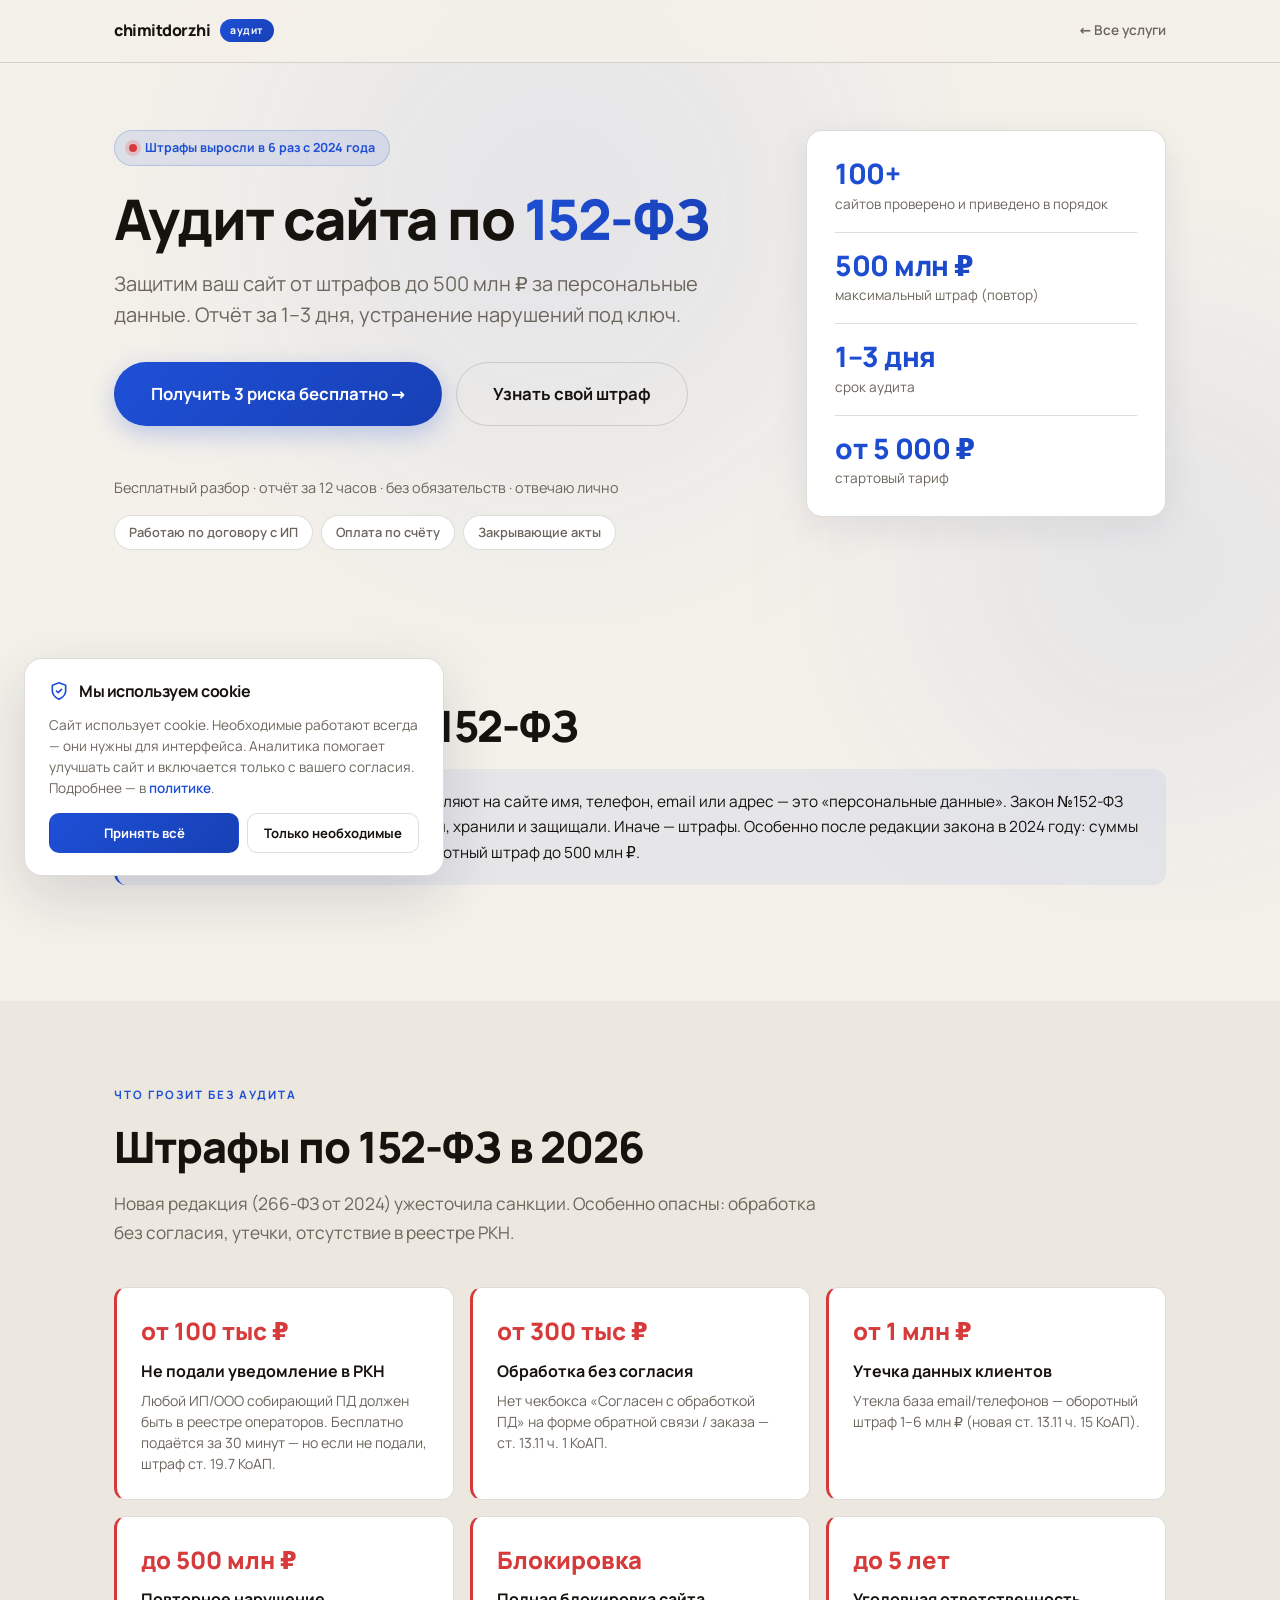
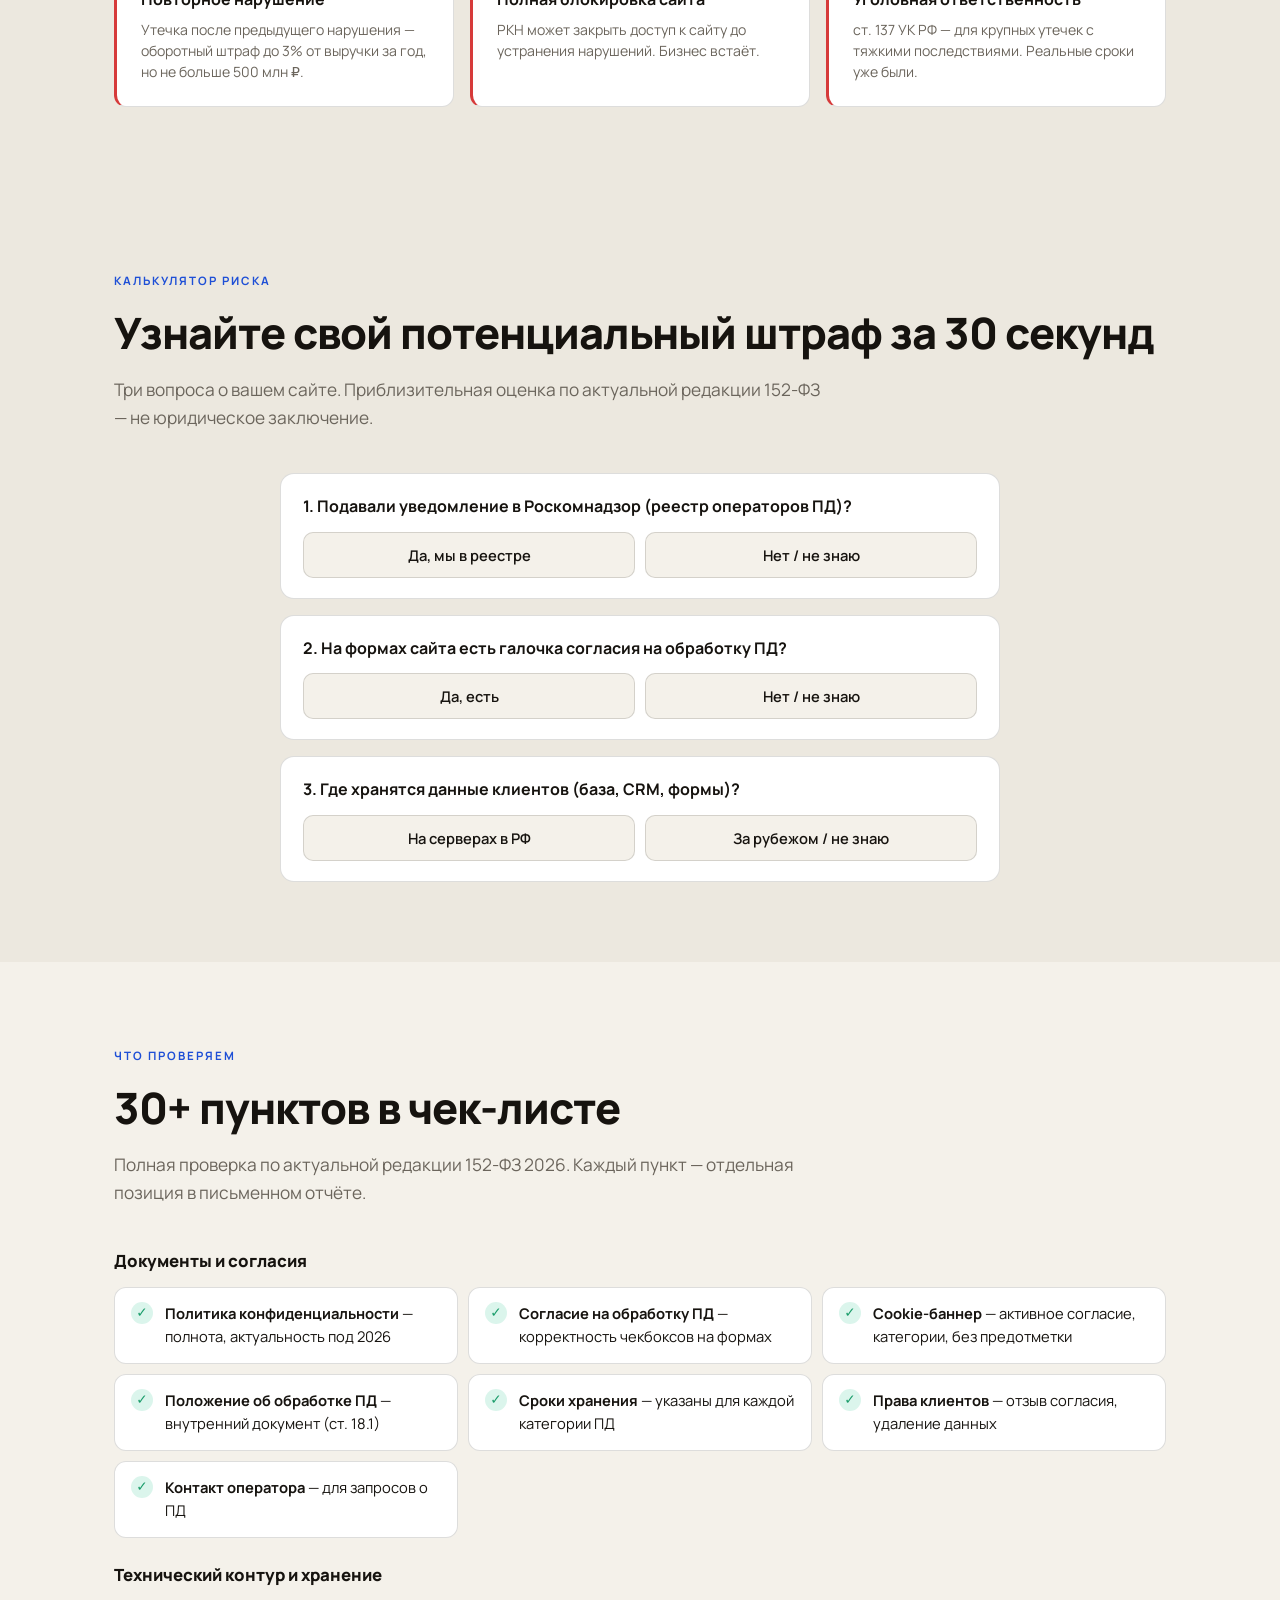
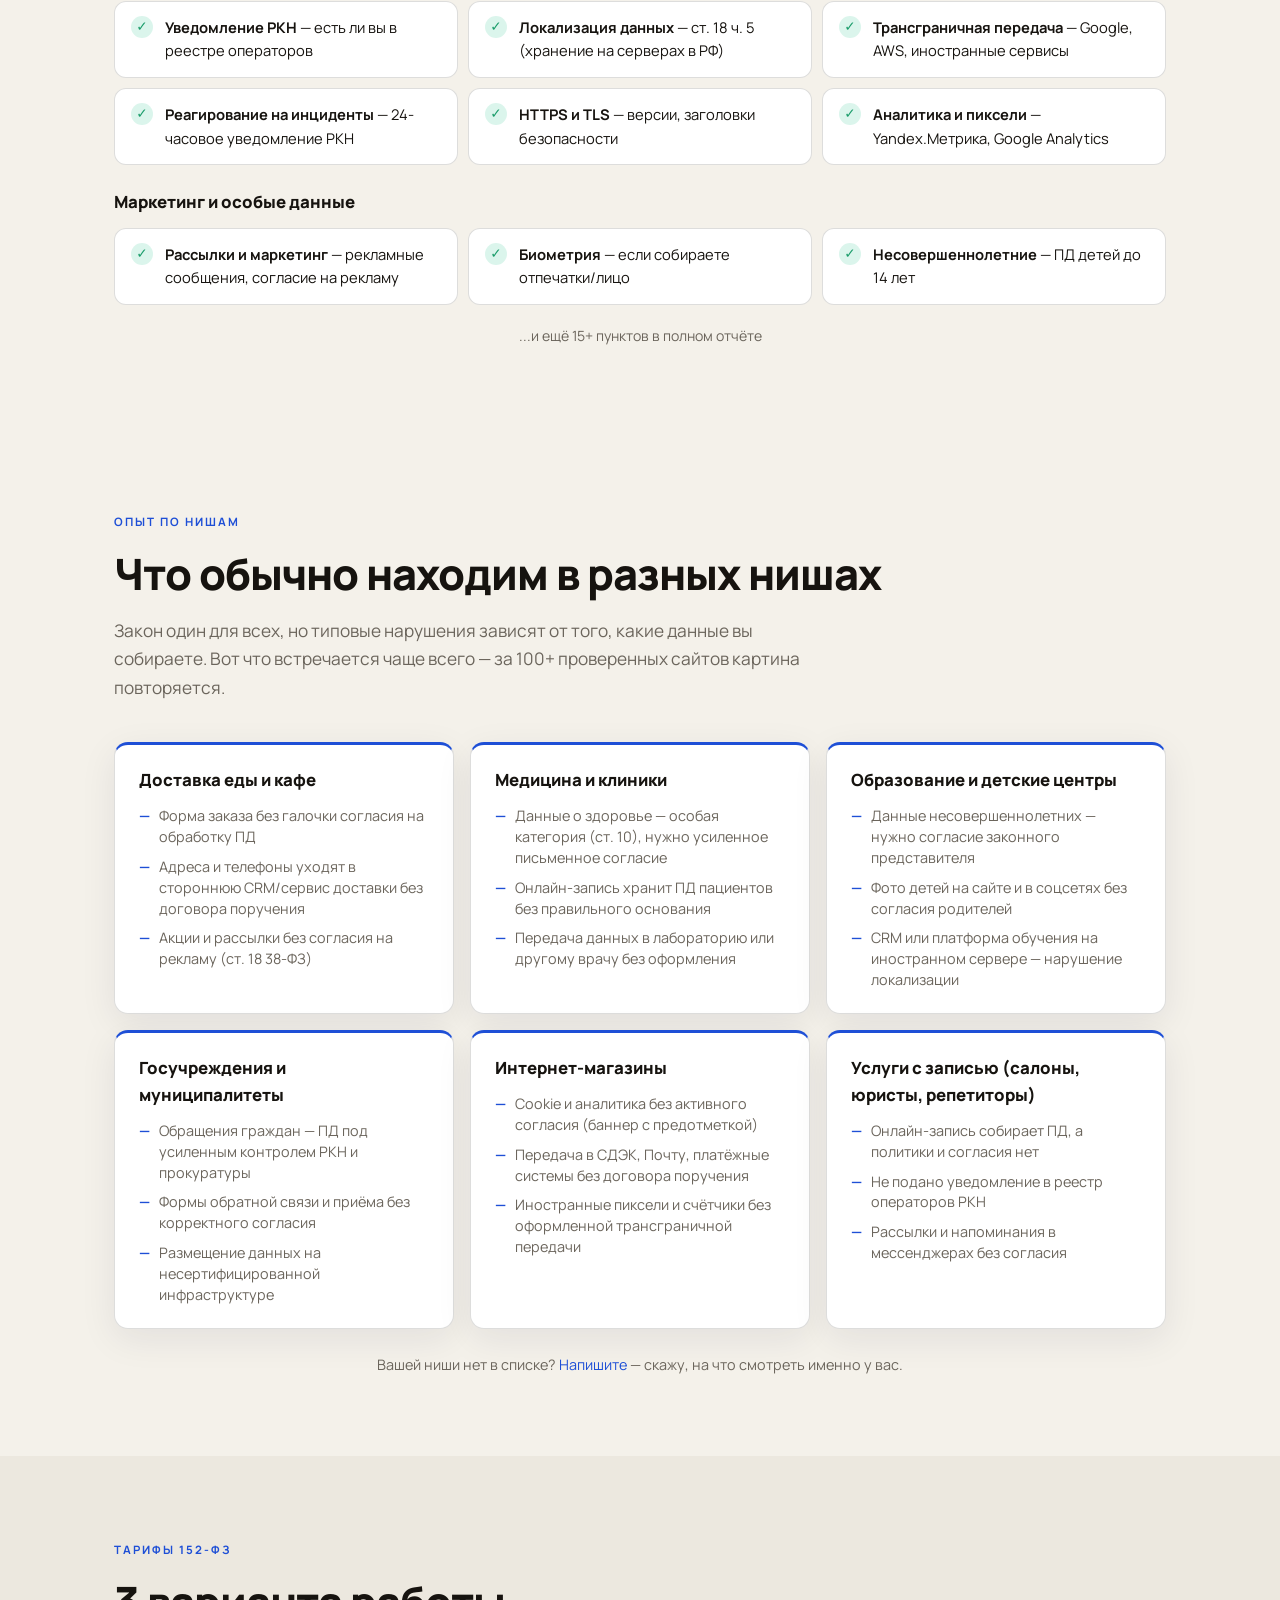
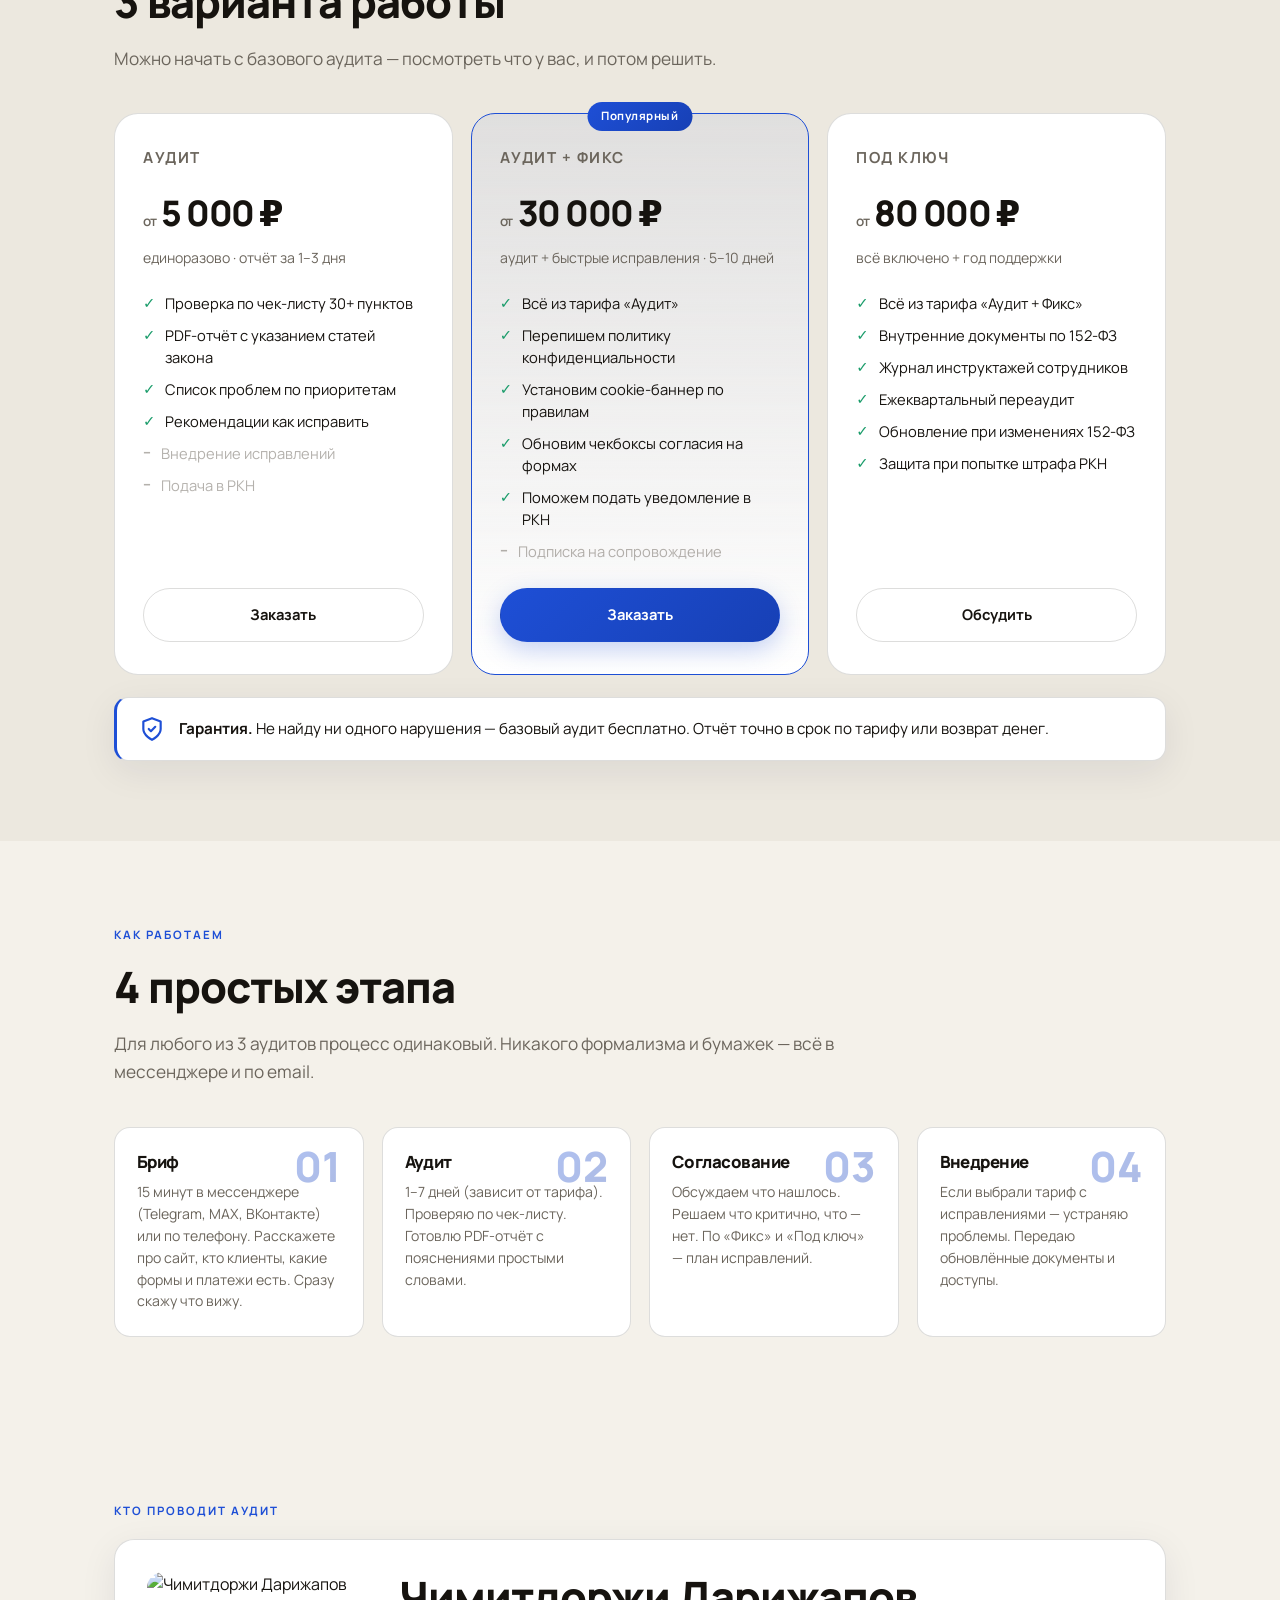
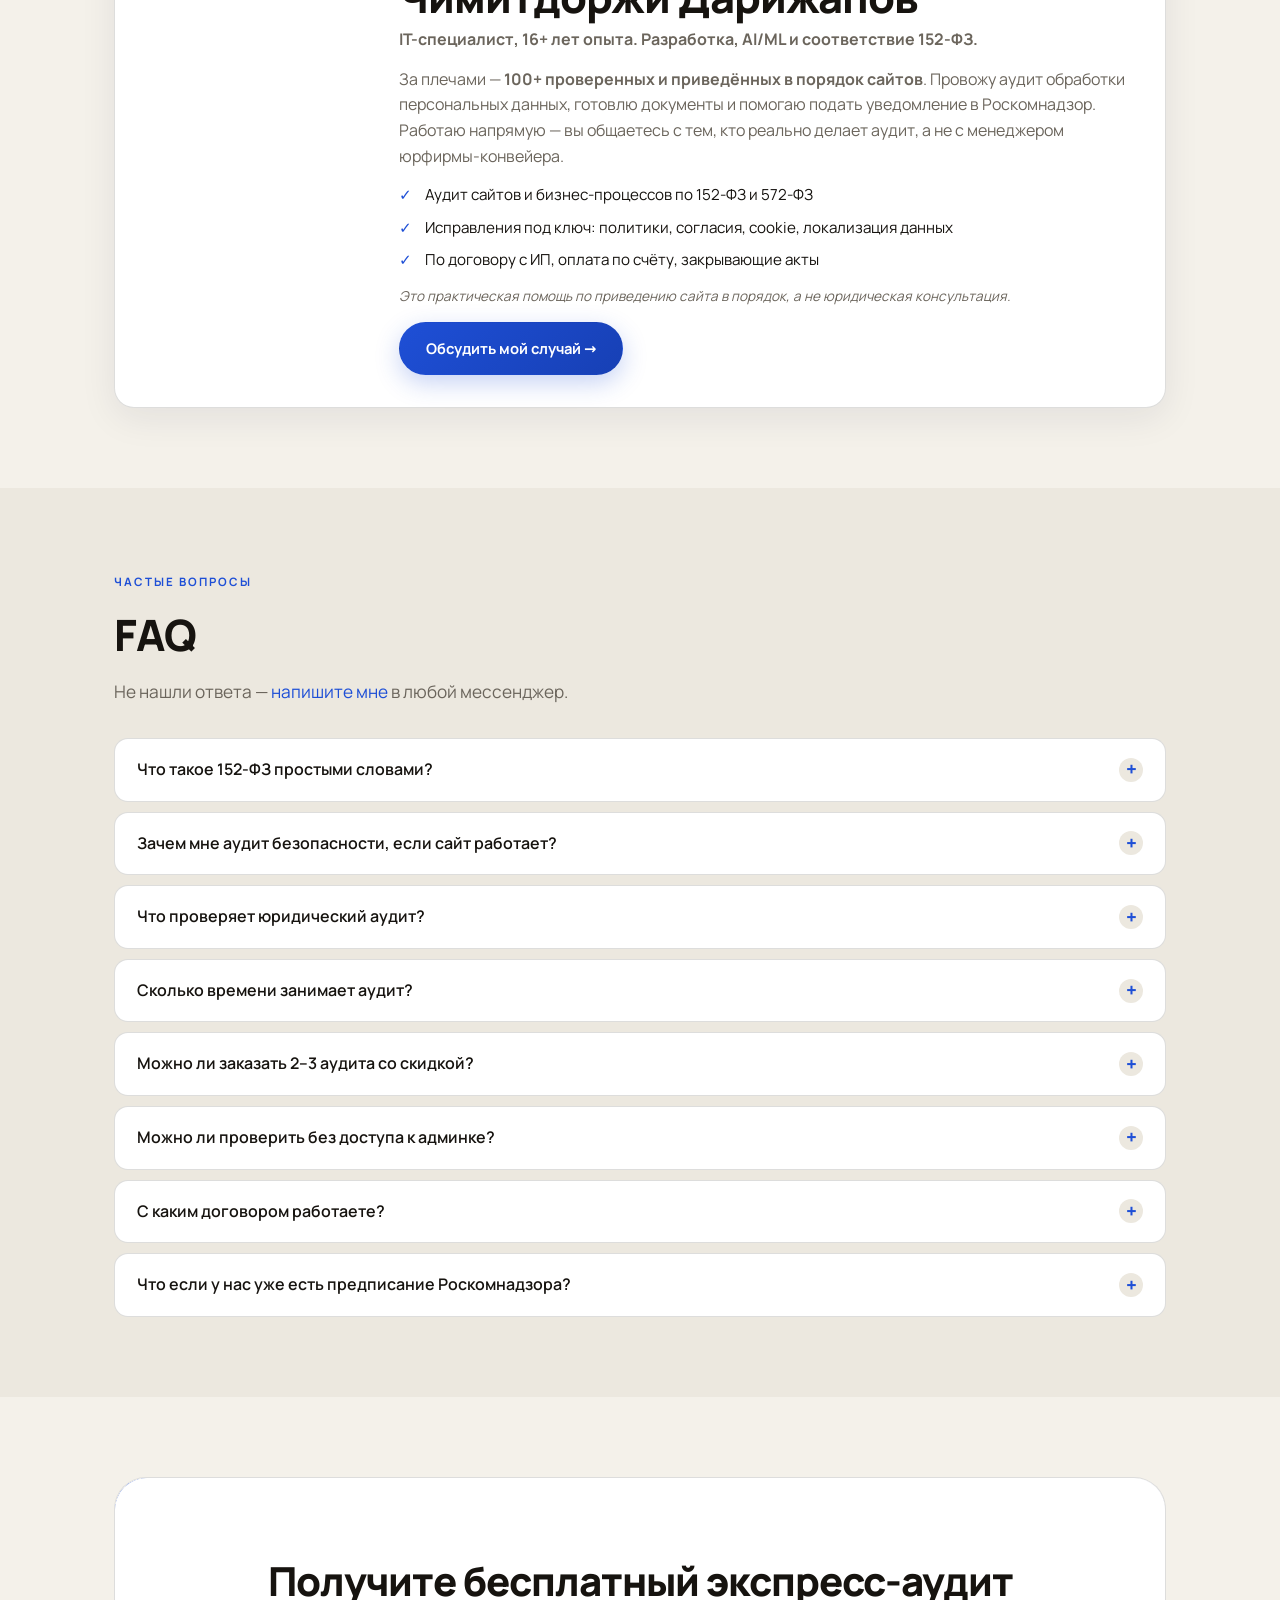
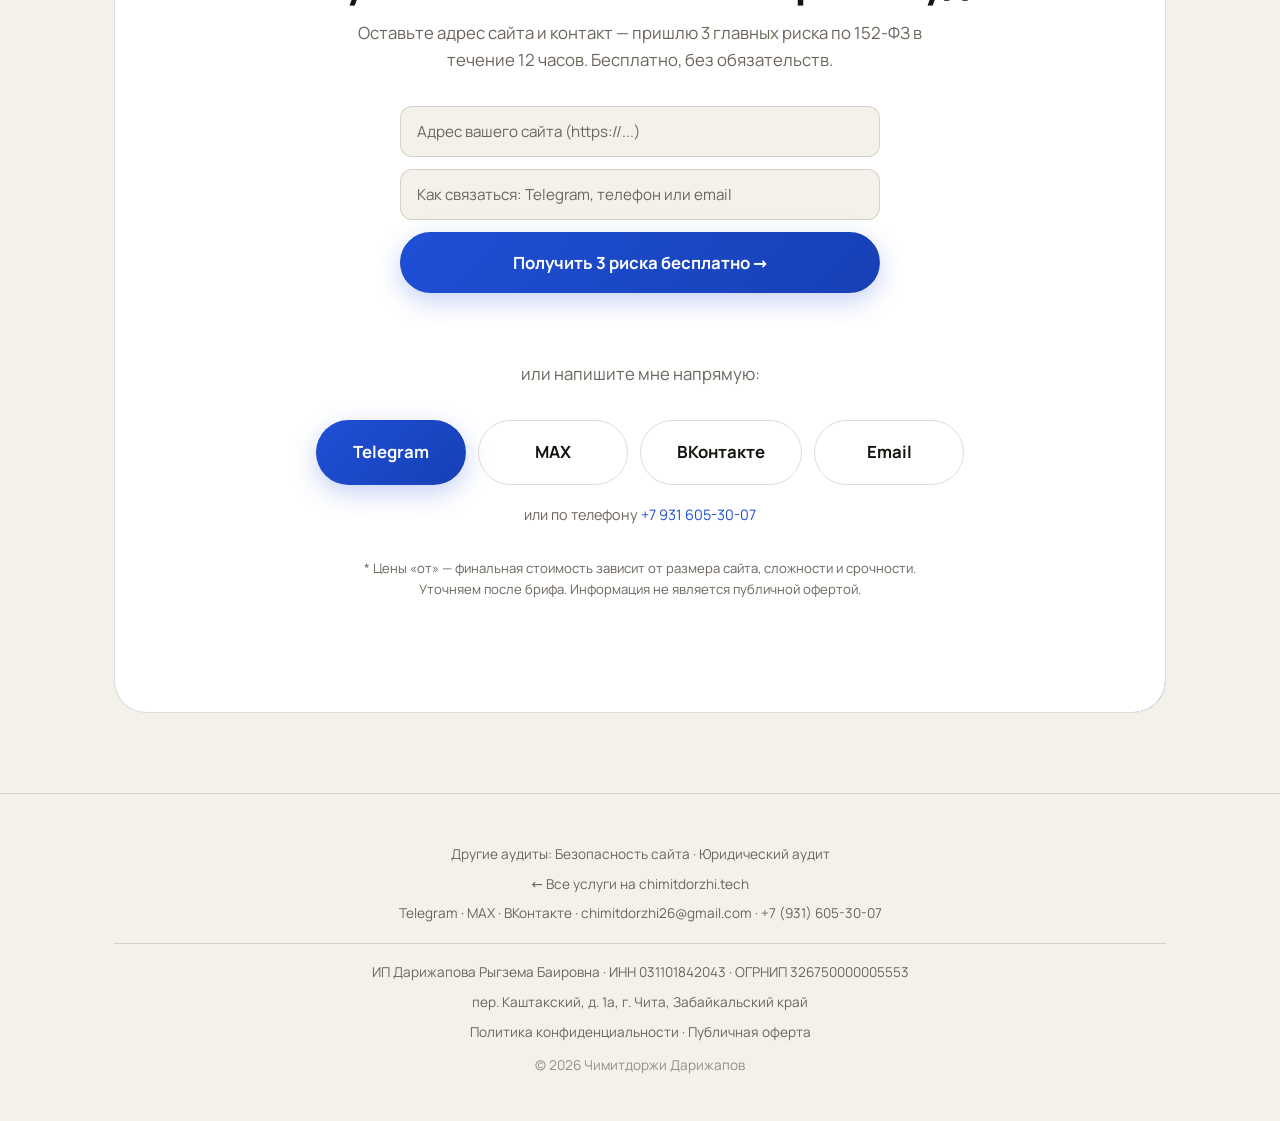
==== index.html @ f74644f4 "feat(landing): соцдоказательство — 100+ сайтов в герое/эксперте + блок типовых нарушений по 6 нишам," ====
<!DOCTYPE html>
<html lang="ru">

<head>
    <meta charset="UTF-8">
    <meta name="viewport" content="width=device-width, initial-scale=1.0">

    <title>Аудит сайта по 152-ФЗ — защита от штрафов | Чимитдоржи Дарижапов</title>
    <meta name="description" content="Проверим сайт на соответствие 152-ФЗ и требованиям Роскомнадзора. Защита от штрафов до 500 млн ₽. Отчёт за 1–3 дня. Тарифы от 5 000 ₽.">
    <meta name="keywords" content="аудит сайта 152-ФЗ, проверка сайта РКН, соответствие Роскомнадзор, штрафы 152-ФЗ, политика конфиденциальности аудит, защита от штрафов РКН, локализация ПД, уведомление РКН">
    <meta name="author" content="Дарижапов Чимитдоржи">
    <meta name="robots" content="index, follow, max-image-preview:large">
    <meta name="theme-color" content="#f4f1ea">

    <link rel="canonical" href="https://audit.chimitdorzhi.tech/">

    <meta property="og:type" content="website">
    <meta property="og:url" content="https://audit.chimitdorzhi.tech/">
    <meta property="og:title" content="Аудит сайта по 152-ФЗ — защита от штрафов до 500 млн ₽">
    <meta property="og:description" content="Проверим сайт на соответствие 152-ФЗ и требованиям Роскомнадзора. Защита от штрафов до 500 млн ₽. Отчёт за 1–3 дня. Тарифы от 5 000 ₽.">
    <meta property="og:locale" content="ru_RU">
    <meta property="og:site_name" content="audit.chimitdorzhi.tech">

    <meta name="twitter:card" content="summary_large_image">
    <meta name="twitter:title" content="Аудит сайта по 152-ФЗ — защита от штрафов до 500 млн ₽">
    <meta name="twitter:description" content="Проверим сайт на соответствие 152-ФЗ и требованиям Роскомнадзора. Защита от штрафов до 500 млн ₽. Отчёт за 1–3 дня. Тарифы от 5 000 ₽.">

    <link rel="icon" href="/favicon.svg" type="image/svg+xml">

    <link rel="preload" href="/assets/fonts/manrope-cyrillic.woff2" as="font" type="font/woff2" crossorigin>
    <link rel="stylesheet" href="/style.css?v=8">

    <script type="application/ld+json">
    {
      "@context": "https://schema.org",
      "@type": "Service",
      "name": "Аудит сайта на соответствие 152-ФЗ",
      "description": "Проверка сайта на соответствие 152-ФЗ и требованиям Роскомнадзора. Защита от штрафов до 500 млн ₽. Аудит политики, согласий, cookie, локализации данных, реестра операторов.",
      "provider": {
        "@type": "Person",
        "name": "Чимитдоржи Дарижапов",
        "url": "https://chimitdorzhi.tech",
        "telephone": "+7-931-605-30-07",
        "email": "chimitdorzhi26@gmail.com"
      },
      "areaServed": [{"@type": "Country", "name": "Россия"}],
      "offers": [
        {"@type": "Offer", "name": "152-ФЗ Аудит — Аудит", "price": "5000", "priceCurrency": "RUB", "description": "от"},
        {"@type": "Offer", "name": "152-ФЗ Аудит — Аудит + Фикс", "price": "30000", "priceCurrency": "RUB", "description": "от"},
        {"@type": "Offer", "name": "152-ФЗ Аудит — Под ключ", "price": "80000", "priceCurrency": "RUB", "description": "от"}
      ],
      "url": "https://audit.chimitdorzhi.tech/"
    }
    </script>
    <script type="application/ld+json">
    {
      "@context": "https://schema.org",
      "@type": "FAQPage",
      "mainEntity": [
        {"@type":"Question","name":"Что такое 152-ФЗ простыми словами?","acceptedAnswer":{"@type":"Answer","text":"Это закон о персональных данных. Если ваши клиенты оставляют на сайте имя, телефон, email, адрес — это персональные данные. Закон требует чтобы вы это правильно собирали, хранили и защищали. Иначе — штрафы до 18 млн ₽, а с 2024 года введён оборотный штраф до 500 млн ₽ за повторное нарушение."}},
        {"@type":"Question","name":"Зачем мне аудит безопасности, если сайт работает?","acceptedAnswer":{"@type":"Answer","text":"Сайт может работать, но при этом иметь дырки в безопасности, через которые хакер скачает базу клиентов или подменит реквизиты на странице оплаты. Аудит — это профилактика."}},
        {"@type":"Question","name":"Что проверяет юридический аудит?","acceptedAnswer":{"@type":"Answer","text":"Все юридические тексты: оферту (если на сайте есть кнопка 'Купить'), пользовательское соглашение, политику возвратов, рекламные тексты (38-ФЗ), обязательные реквизиты."}},
        {"@type":"Question","name":"Сколько времени занимает аудит?","acceptedAnswer":{"@type":"Answer","text":"От 1 до 7 рабочих дней в зависимости от тарифа и сложности сайта."}},
        {"@type":"Question","name":"Можно ли заказать 2–3 аудита со скидкой?","acceptedAnswer":{"@type":"Answer","text":"Да. При заказе любых 2 аудитов — скидка 10%, при заказе всех 3 — скидка 20%."}},
        {"@type":"Question","name":"С каким договором работаете?","acceptedAnswer":{"@type":"Answer","text":"ИП Дарижапова Рыгзема Баировна (ИНН 031101842043, ОГРНИП 326750000005553). Заключаем договор оказания услуг с актами."}}
      ]
    }
    </script>
</head>

<body>
    <div class="glow glow-1"></div>
    <div class="glow glow-2"></div>

    <!-- NAVBAR -->
    <nav class="navbar">
        <div class="container nav-inner">
            <a href="/" class="logo">
                <span>chimitdorzhi</span>
                <span class="logo-badge">аудит</span>
            </a>
            <a href="https://chimitdorzhi.tech" class="nav-back">← Все услуги</a>
        </div>
    </nav>

    <!-- HERO + AUDIT SWITCHER -->
    <section class="tabs-section">
        <div class="container hero-grid">
            <div class="hero-grid-main">
                <div class="hero-eyebrow">Штрафы выросли в 6 раз с 2024 года</div>
                <h1 style="font-size:clamp(1.8rem,5vw,3.5rem);margin-bottom:18px;letter-spacing:-1.5px;line-height:1.1;">
                    Аудит сайта по&nbsp;<span class="text-gradient">152-ФЗ</span>
                </h1>
                <p style="font-size:clamp(1rem,1.6vw,1.25rem);color:var(--text-secondary);max-width:740px;line-height:1.55;margin-bottom:32px;">
                    Защитим ваш сайт от штрафов до 500 млн ₽ за персональные данные. Отчёт за 1–3 дня, устранение нарушений под ключ.
                </p>

                <div class="hero-actions">
                    <a href="#contact" class="btn btn-accent btn-big">Получить 3 риска бесплатно →</a>
                    <a href="#calc" class="btn btn-ghost btn-big">Узнать свой штраф</a>
                </div>
                <p class="hero-microtrust">Бесплатный разбор · отчёт за 12 часов · без обязательств · отвечаю лично</p>
                <div class="trust-badges">
                    <span class="trust-badge">Работаю по договору с ИП</span>
                    <span class="trust-badge">Оплата по счёту</span>
                    <span class="trust-badge">Закрывающие акты</span>
                </div>
            </div>
            <aside class="hero-stats-card" aria-label="Ключевые цифры">
            <div class="hero-stats-card-item">
                <div class="hero-stats-card-num">100+</div>
                <div class="hero-stats-card-label">сайтов проверено и приведено в порядок</div>
            </div>
            <div class="hero-stats-card-item">
                <div class="hero-stats-card-num">500 млн ₽</div>
                <div class="hero-stats-card-label">максимальный штраф (повтор)</div>
            </div>
            <div class="hero-stats-card-item">
                <div class="hero-stats-card-num">1–3 дня</div>
                <div class="hero-stats-card-label">срок аудита</div>
            </div>
            <div class="hero-stats-card-item">
                <div class="hero-stats-card-num">от 5 000 ₽</div>
                <div class="hero-stats-card-label">стартовый тариф</div>
            </div>
            </aside>
        </div>
    </section>

    <!-- MAIN CONTENT -->
    <section class="section">
        <div class="container">
            <span class="section-label">152-ФЗ Аудит</span>
            <h2>Аудит сайта по 152-ФЗ</h2>
            <div class="simple">
                <strong>Простыми словами:</strong> ваши клиенты оставляют на сайте имя, телефон, email или адрес — это «персональные данные». Закон №152-ФЗ требует чтобы вы их правильно собирали, хранили и защищали. Иначе — штрафы. Особенно после редакции закона в 2024 году: суммы выросли в 6 раз, а с 2025 действует оборотный штраф до 500 млн ₽.
            </div>
        </div>
    </section>

    <section class="section section-alt">
        <div class="container">
            <span class="section-label">Что грозит без аудита</span>
            <h2>Штрафы по 152-ФЗ в 2026</h2>
            <p class="section-sub">Новая редакция (266-ФЗ от 2024) ужесточила санкции. Особенно опасны: обработка без согласия, утечки, отсутствие в реестре РКН.</p>
            <div class="pains">
        <div class="pain">
            <div class="pain-amount">от 100 тыс ₽</div>
            <div class="pain-title">Не подали уведомление в РКН</div>
            <div class="pain-body">Любой ИП/ООО собирающий ПД должен быть в реестре операторов. Бесплатно подаётся за 30 минут — но если не подали, штраф ст. 19.7 КоАП.</div>
        </div>
        <div class="pain">
            <div class="pain-amount">от 300 тыс ₽</div>
            <div class="pain-title">Обработка без согласия</div>
            <div class="pain-body">Нет чекбокса «Согласен с обработкой ПД» на форме обратной связи / заказа — ст. 13.11 ч. 1 КоАП.</div>
        </div>
        <div class="pain">
            <div class="pain-amount">от 1 млн ₽</div>
            <div class="pain-title">Утечка данных клиентов</div>
            <div class="pain-body">Утекла база email/телефонов — оборотный штраф 1–6 млн ₽ (новая ст. 13.11 ч. 15 КоАП).</div>
        </div>
        <div class="pain">
            <div class="pain-amount">до 500 млн ₽</div>
            <div class="pain-title">Повторное нарушение</div>
            <div class="pain-body">Утечка после предыдущего нарушения — оборотный штраф до 3% от выручки за год, но не больше 500 млн ₽.</div>
        </div>
        <div class="pain">
            <div class="pain-amount">Блокировка</div>
            <div class="pain-title">Полная блокировка сайта</div>
            <div class="pain-body">РКН может закрыть доступ к сайту до устранения нарушений. Бизнес встаёт.</div>
        </div>
        <div class="pain">
            <div class="pain-amount">до 5 лет</div>
            <div class="pain-title">Уголовная ответственность</div>
            <div class="pain-body">ст. 137 УК РФ — для крупных утечек с тяжкими последствиями. Реальные сроки уже были.</div>
        </div>
            </div>
        </div>
    </section>
    <section class="section section-alt" id="calc">
        <div class="container">
            <span class="section-label">Калькулятор риска</span>
            <h2>Узнайте свой потенциальный штраф за 30 секунд</h2>
            <p class="section-sub">Три вопроса о вашем сайте. Приблизительная оценка по актуальной редакции 152-ФЗ — не юридическое заключение.</p>
            <div class="calc">
                <div class="calc-q" data-q="1">
                    <p class="calc-q-title">1. Подавали уведомление в Роскомнадзор (реестр операторов ПД)?</p>
                    <div class="calc-opts">
                        <button type="button" class="calc-opt" data-v="0">Да, мы в реестре</button>
                        <button type="button" class="calc-opt" data-v="1">Нет / не знаю</button>
                    </div>
                </div>
                <div class="calc-q" data-q="2">
                    <p class="calc-q-title">2. На формах сайта есть галочка согласия на обработку ПД?</p>
                    <div class="calc-opts">
                        <button type="button" class="calc-opt" data-v="0">Да, есть</button>
                        <button type="button" class="calc-opt" data-v="1">Нет / не знаю</button>
                    </div>
                </div>
                <div class="calc-q" data-q="3">
                    <p class="calc-q-title">3. Где хранятся данные клиентов (база, CRM, формы)?</p>
                    <div class="calc-opts">
                        <button type="button" class="calc-opt" data-v="0">На серверах в РФ</button>
                        <button type="button" class="calc-opt" data-v="1">За рубежом / не знаю</button>
                    </div>
                </div>
                <div class="calc-result" id="calcResult" hidden>
                    <div class="calc-amount" id="calcAmount"></div>
                    <div class="calc-level" id="calcLevel"></div>
                    <p class="calc-note">Приблизительная оценка по статьям КоАП, не юридическое заключение. Точную картину и план исправлений даст аудит.</p>
                    <a href="#contact" class="btn btn-accent btn-big" onclick="if(window.ym)ym(109281884,'reachGoal','calc_lead')">Получить точный разбор бесплатно →</a>
                </div>
            </div>
        </div>
    </section>

    <section class="section">
        <div class="container">
            <span class="section-label">Что проверяем</span>
            <h2>30+ пунктов в чек-листе</h2>
            <p class="section-sub">Полная проверка по актуальной редакции 152-ФЗ 2026. Каждый пункт — отдельная позиция в письменном отчёте.</p>
            <div class="checklist">
        <div class="check-group">
            <div class="check-group-title">Документы и согласия</div>
            <div class="check-group-items">
                <div class="check-item"><span class="check-mark">✓</span><span><strong>Политика конфиденциальности</strong> — полнота, актуальность под 2026</span></div>
                <div class="check-item"><span class="check-mark">✓</span><span><strong>Согласие на обработку ПД</strong> — корректность чекбоксов на формах</span></div>
                <div class="check-item"><span class="check-mark">✓</span><span><strong>Cookie-баннер</strong> — активное согласие, категории, без предотметки</span></div>
                <div class="check-item"><span class="check-mark">✓</span><span><strong>Положение об обработке ПД</strong> — внутренний документ (ст. 18.1)</span></div>
                <div class="check-item"><span class="check-mark">✓</span><span><strong>Сроки хранения</strong> — указаны для каждой категории ПД</span></div>
                <div class="check-item"><span class="check-mark">✓</span><span><strong>Права клиентов</strong> — отзыв согласия, удаление данных</span></div>
                <div class="check-item"><span class="check-mark">✓</span><span><strong>Контакт оператора</strong> — для запросов о ПД</span></div>
            </div>
        </div>
        <div class="check-group">
            <div class="check-group-title">Технический контур и хранение</div>
            <div class="check-group-items">
                <div class="check-item"><span class="check-mark">✓</span><span><strong>Уведомление РКН</strong> — есть ли вы в реестре операторов</span></div>
                <div class="check-item"><span class="check-mark">✓</span><span><strong>Локализация данных</strong> — ст. 18 ч. 5 (хранение на серверах в РФ)</span></div>
                <div class="check-item"><span class="check-mark">✓</span><span><strong>Трансграничная передача</strong> — Google, AWS, иностранные сервисы</span></div>
                <div class="check-item"><span class="check-mark">✓</span><span><strong>Реагирование на инциденты</strong> — 24-часовое уведомление РКН</span></div>
                <div class="check-item"><span class="check-mark">✓</span><span><strong>HTTPS и TLS</strong> — версии, заголовки безопасности</span></div>
                <div class="check-item"><span class="check-mark">✓</span><span><strong>Аналитика и пиксели</strong> — Yandex.Метрика, Google Analytics</span></div>
            </div>
        </div>
        <div class="check-group">
            <div class="check-group-title">Маркетинг и особые данные</div>
            <div class="check-group-items">
                <div class="check-item"><span class="check-mark">✓</span><span><strong>Рассылки и маркетинг</strong> — рекламные сообщения, согласие на рекламу</span></div>
                <div class="check-item"><span class="check-mark">✓</span><span><strong>Биометрия</strong> — если собираете отпечатки/лицо</span></div>
                <div class="check-item"><span class="check-mark">✓</span><span><strong>Несовершеннолетние</strong> — ПД детей до 14 лет</span></div>
            </div>
        </div>
            </div>
            <p style="text-align:center;color:var(--text-secondary);font-size:0.88rem;margin-top:20px;">...и ещё 15+ пунктов в полном отчёте</p>
        </div>
    </section>

    <section class="section">
        <div class="container">
            <span class="section-label">Опыт по нишам</span>
            <h2>Что обычно находим в разных нишах</h2>
            <p class="section-sub">Закон один для всех, но типовые нарушения зависят от того, какие данные вы собираете. Вот что встречается чаще всего — за 100+ проверенных сайтов картина повторяется.</p>
            <div class="niche-grid">
                <div class="niche-card">
                    <div class="niche-title">Доставка еды и кафе</div>
                    <ul>
                        <li>Форма заказа без галочки согласия на обработку ПД</li>
                        <li>Адреса и телефоны уходят в стороннюю CRM/сервис доставки без договора поручения</li>
                        <li>Акции и рассылки без согласия на рекламу (ст. 18 38-ФЗ)</li>
                    </ul>
                </div>
                <div class="niche-card">
                    <div class="niche-title">Медицина и клиники</div>
                    <ul>
                        <li>Данные о здоровье — особая категория (ст. 10), нужно усиленное письменное согласие</li>
                        <li>Онлайн-запись хранит ПД пациентов без правильного основания</li>
                        <li>Передача данных в лабораторию или другому врачу без оформления</li>
                    </ul>
                </div>
                <div class="niche-card">
                    <div class="niche-title">Образование и детские центры</div>
                    <ul>
                        <li>Данные несовершеннолетних — нужно согласие законного представителя</li>
                        <li>Фото детей на сайте и в соцсетях без согласия родителей</li>
                        <li>CRM или платформа обучения на иностранном сервере — нарушение локализации</li>
                    </ul>
                </div>
                <div class="niche-card">
                    <div class="niche-title">Госучреждения и муниципалитеты</div>
                    <ul>
                        <li>Обращения граждан — ПД под усиленным контролем РКН и прокуратуры</li>
                        <li>Формы обратной связи и приёма без корректного согласия</li>
                        <li>Размещение данных на несертифицированной инфраструктуре</li>
                    </ul>
                </div>
                <div class="niche-card">
                    <div class="niche-title">Интернет-магазины</div>
                    <ul>
                        <li>Cookie и аналитика без активного согласия (баннер с предотметкой)</li>
                        <li>Передача в СДЭК, Почту, платёжные системы без договора поручения</li>
                        <li>Иностранные пиксели и счётчики без оформленной трансграничной передачи</li>
                    </ul>
                </div>
                <div class="niche-card">
                    <div class="niche-title">Услуги с записью (салоны, юристы, репетиторы)</div>
                    <ul>
                        <li>Онлайн-запись собирает ПД, а политики и согласия нет</li>
                        <li>Не подано уведомление в реестр операторов РКН</li>
                        <li>Рассылки и напоминания в мессенджерах без согласия</li>
                    </ul>
                </div>
            </div>
            <p style="text-align:center;color:var(--text-secondary);font-size:0.9rem;margin-top:24px;">Вашей ниши нет в списке? <a href="#contact">Напишите</a> — скажу, на что смотреть именно у вас.</p>
        </div>
    </section>

    <section id="pricing" class="section section-alt">
        <div class="container">
            <span class="section-label">Тарифы 152-ФЗ</span>
            <h2>3 варианта работы</h2>
            <p class="section-sub">Можно начать с базового аудита — посмотреть что у вас, и потом решить.</p>
            <div class="pricing">
    <div class="tier">
        <div class="tier-name">Аудит</div>
        <div class="tier-price"><small>от</small>5 000 ₽</div>
        <div class="tier-period">единоразово · отчёт за 1–3 дня</div>
        <ul class="tier-features">
                <li>Проверка по чек-листу 30+ пунктов</li>
                <li>PDF-отчёт с указанием статей закона</li>
                <li>Список проблем по приоритетам</li>
                <li>Рекомендации как исправить</li>
                <li class="muted">Внедрение исправлений</li>
                <li class="muted">Подача в РКН</li>
        </ul>
        <div class="tier-cta"><a href="#contact" class="btn btn-ghost">Заказать</a></div>
    </div>
    <div class="tier tier-featured">
        <div class="tier-name">Аудит + Фикс</div>
        <div class="tier-price"><small>от</small>30 000 ₽</div>
        <div class="tier-period">аудит + быстрые исправления · 5–10 дней</div>
        <ul class="tier-features">
                <li>Всё из тарифа «Аудит»</li>
                <li>Перепишем политику конфиденциальности</li>
                <li>Установим cookie-баннер по правилам</li>
                <li>Обновим чекбоксы согласия на формах</li>
                <li>Поможем подать уведомление в РКН</li>
                <li class="muted">Подписка на сопровождение</li>
        </ul>
        <div class="tier-cta"><a href="#contact" class="btn btn-accent">Заказать</a></div>
    </div>
    <div class="tier">
        <div class="tier-name">Под ключ</div>
        <div class="tier-price"><small>от</small>80 000 ₽</div>
        <div class="tier-period">всё включено + год поддержки</div>
        <ul class="tier-features">
                <li>Всё из тарифа «Аудит + Фикс»</li>
                <li>Внутренние документы по 152-ФЗ</li>
                <li>Журнал инструктажей сотрудников</li>
                <li>Ежеквартальный переаудит</li>
                <li>Обновление при изменениях 152-ФЗ</li>
                <li>Защита при попытке штрафа РКН</li>
        </ul>
        <div class="tier-cta"><a href="#contact" class="btn btn-ghost">Обсудить</a></div>
    </div>
            </div>
            <div class="guarantee">
                <span class="guarantee-ico" aria-hidden="true">
                    <svg viewBox="0 0 24 24" fill="none" stroke="currentColor" stroke-width="2" stroke-linecap="round" stroke-linejoin="round"><path d="M12 22s8-4 8-10V5l-8-3-8 3v7c0 6 8 10 8 10z"/><path d="M9 12l2 2 4-4"/></svg>
                </span>
                <div><strong>Гарантия.</strong> Не найду ни одного нарушения — базовый аудит бесплатно. Отчёт точно в срок по тарифу или возврат денег.</div>
            </div>
        </div>
    </section>

    <section class="section">
        <div class="container">
            <span class="section-label">Как работаем</span>
            <h2>4 простых этапа</h2>
            <p class="section-sub">Для любого из 3 аудитов процесс одинаковый. Никакого формализма и бумажек — всё в мессенджере и по email.</p>
        <div class="steps">
            <div class="step">
                <h3>Бриф</h3>
                <p>15 минут в мессенджере (Telegram, MAX, ВКонтакте) или по телефону. Расскажете про сайт, кто клиенты, какие формы и платежи есть. Сразу скажу что вижу.</p>
            </div>
            <div class="step">
                <h3>Аудит</h3>
                <p>1–7 дней (зависит от тарифа). Проверяю по чек-листу. Готовлю PDF-отчёт с пояснениями простыми словами.</p>
            </div>
            <div class="step">
                <h3>Согласование</h3>
                <p>Обсуждаем что нашлось. Решаем что критично, что — нет. По «Фикс» и «Под ключ» — план исправлений.</p>
            </div>
            <div class="step">
                <h3>Внедрение</h3>
                <p>Если выбрали тариф с исправлениями — устраняю проблемы. Передаю обновлённые документы и доступы.</p>
            </div>
        </div>
        </div>
    </section>

    <section class="section">
        <div class="container">
            <span class="section-label">Кто проводит аудит</span>
            <div class="expert">
                <img class="expert-photo" src="https://chimitdorzhi.tech/hero-photo-600.webp" alt="Чимитдоржи Дарижапов" loading="lazy" width="220" height="280">
                <div class="expert-body">
                    <h2>Чимитдоржи Дарижапов</h2>
                    <p class="expert-role">IT-специалист, 16+ лет опыта. Разработка, AI/ML и соответствие 152-ФЗ.</p>
                    <p>За плечами — <strong>100+ проверенных и приведённых в порядок сайтов</strong>. Провожу аудит обработки персональных данных, готовлю документы и помогаю подать уведомление в Роскомнадзор. Работаю напрямую — вы общаетесь с тем, кто реально делает аудит, а не с менеджером юрфирмы-конвейера.</p>
                    <ul class="expert-points">
                        <li>Аудит сайтов и бизнес-процессов по 152-ФЗ и 572-ФЗ</li>
                        <li>Исправления под ключ: политики, согласия, cookie, локализация данных</li>
                        <li>По договору с ИП, оплата по счёту, закрывающие акты</li>
                    </ul>
                    <p class="expert-note">Это практическая помощь по приведению сайта в порядок, а не юридическая консультация.</p>
                    <a href="#contact" class="btn btn-accent">Обсудить мой случай →</a>
                </div>
            </div>
        </div>
    </section>

    <section class="section section-alt">
        <div class="container">
            <span class="section-label">Частые вопросы</span>
            <h2>FAQ</h2>
            <p class="section-sub" style="margin-bottom: 32px;">Не нашли ответа — <a href="#contact">напишите мне</a> в любой мессенджер.</p>
        <div class="faq">
            <details>
                <summary>Что такое 152-ФЗ простыми словами?</summary>
                <div class="faq-body">Это закон о персональных данных. Если ваши клиенты оставляют на сайте имя, телефон, email, адрес — это персональные данные. Закон требует, чтобы вы это правильно собирали, хранили и защищали. Иначе — штрафы до 18 млн ₽, а с 2024 года введён оборотный штраф до 500 млн ₽ за повторное нарушение.</div>
            </details>
            <details>
                <summary>Зачем мне аудит безопасности, если сайт работает?</summary>
                <div class="faq-body">Сайт может работать, но при этом иметь дырки в безопасности, через которые хакер скачает базу клиентов или подменит реквизиты на странице оплаты. Аудит — это профилактика: ищем проблемы до того, как ими воспользуются. Один взлом обычно стоит дороже годового аудита.</div>
            </details>
            <details>
                <summary>Что проверяет юридический аудит?</summary>
                <div class="faq-body">Все юридические тексты на сайте: оферту, пользовательское соглашение, политику возвратов, рекламные тексты (38-ФЗ), обязательные реквизиты. Защищает от исков клиентов и штрафов Роспотребнадзора, ФАС, налоговой.</div>
            </details>
            <details>
                <summary>Сколько времени занимает аудит?</summary>
                <div class="faq-body">От 1 до 7 рабочих дней в зависимости от тарифа и сложности сайта. Простые лендинги — 1–2 дня. Крупные интернет-магазины с личными кабинетами — до 7 дней.</div>
            </details>
            <details>
                <summary>Можно ли заказать 2–3 аудита со скидкой?</summary>
                <div class="faq-body">Да. При заказе любых 2 аудитов — скидка 10%, при заказе всех 3 — скидка 20%. Обсудим в Telegram.</div>
            </details>
            <details>
                <summary>Можно ли проверить без доступа к админке?</summary>
                <div class="faq-body">Да, базовый аудит делается со стороны посетителя — проверяем что видно публично. Для глубокого аудита и устранения нарушений нужен доступ.</div>
            </details>
            <details>
                <summary>С каким договором работаете?</summary>
                <div class="faq-body">ИП Дарижапова Рыгзема Баировна (ИНН 031101842043, ОГРНИП 326750000005553). Заключаем договор оказания услуг с актами выполненных работ. Безналичная оплата на расчётный счёт ИП.</div>
            </details>
            <details>
                <summary>Что если у нас уже есть предписание Роскомнадзора?</summary>
                <div class="faq-body">Берём в работу срочно — приоритет 1. Аудит делаем за 24 часа, исправления параллельно. Срок исполнения предписания РКН обычно 10 дней — мы укладываемся.</div>
            </details>
        </div>
        </div>
    </section>

    <section class="section" id="contact">
        <div class="container">
            <div class="cta-block">
                <h2>Получите бесплатный экспресс-аудит</h2>
                <p>Оставьте адрес сайта и контакт — пришлю 3 главных риска по 152-ФЗ в течение 12 часов. Бесплатно, без обязательств.</p>
                <form class="lead-form" id="leadForm" novalidate>
                    <input type="url" name="site" class="lead-input" placeholder="Адрес вашего сайта (https://...)" required>
                    <input type="text" name="contact" class="lead-input" placeholder="Как связаться: Telegram, телефон или email" required>
                    <button type="submit" class="btn btn-accent btn-big lead-submit">Получить 3 риска бесплатно →</button>
                    <p class="lead-status" id="leadStatus" role="status"></p>
                </form>
                <p class="contact-or">или напишите мне напрямую:</p>
                <div class="contact-buttons">
                <a href="https://t.me/chimitdorzhi" target="_blank" rel="noopener" class="btn btn-accent btn-big contact-btn contact-tg" onclick="if(window.ym)ym(109281884,'reachGoal','lead_tg')">Telegram</a>
                <a href="https://max.ru/u/f9LHodD0cOLsid6YR1sWYPloKg45H6ncCJxPbNRIlxJ3Nkv5N32hLoVM9W4" target="_blank" rel="noopener" class="btn btn-ghost btn-big contact-btn contact-max" onclick="if(window.ym)ym(109281884,'reachGoal','lead_max')">MAX</a>
                <a href="https://vk.com/chimitdorzhi" target="_blank" rel="noopener" class="btn btn-ghost btn-big contact-btn contact-vk" onclick="if(window.ym)ym(109281884,'reachGoal','lead_vk')">ВКонтакте</a>
                <a href="mailto:chimitdorzhi26@gmail.com" class="btn btn-ghost btn-big contact-btn contact-email" onclick="if(window.ym)ym(109281884,'reachGoal','lead_email')">Email</a>
            </div>
                <p style="font-size:0.9rem;color:var(--text-secondary);margin-top:18px;">
                    или по телефону <a href="tel:+79316053007" onclick="if(window.ym)ym(109281884,'reachGoal','lead_phone')">+7 931 605-30-07</a>
                </p>
                <p style="font-size:0.82rem;color:var(--text-secondary);margin-top:22px;max-width:560px;">
                    * Цены «от» — финальная стоимость зависит от размера сайта, сложности и срочности. Уточняем после брифа. Информация не является публичной офертой.
                </p>
            </div>
        </div>
    </section>

    <footer class="footer">
        <div class="container">
            <p class="footer-audits">Другие аудиты: <a href="/security/">Безопасность сайта</a> · <a href="/legal/">Юридический аудит</a></p>
            <p><a href="https://chimitdorzhi.tech">← Все услуги на chimitdorzhi.tech</a></p>
            <p>
                <a href="https://t.me/chimitdorzhi" target="_blank" rel="noopener" onclick="if(window.ym)ym(109281884,'reachGoal','lead_tg')">Telegram</a> ·
                <a href="https://max.ru/u/f9LHodD0cOLsid6YR1sWYPloKg45H6ncCJxPbNRIlxJ3Nkv5N32hLoVM9W4" target="_blank" rel="noopener" onclick="if(window.ym)ym(109281884,'reachGoal','lead_max')">MAX</a> ·
                <a href="https://vk.com/chimitdorzhi" target="_blank" rel="noopener" onclick="if(window.ym)ym(109281884,'reachGoal','lead_vk')">ВКонтакте</a> ·
                <a href="mailto:chimitdorzhi26@gmail.com" onclick="if(window.ym)ym(109281884,'reachGoal','lead_email')">chimitdorzhi26@gmail.com</a> ·
                <a href="tel:+79316053007" onclick="if(window.ym)ym(109281884,'reachGoal','lead_phone')">+7 (931) 605-30-07</a>
            </p>
            <div class="legal">
                <p>ИП Дарижапова Рыгзема Баировна · ИНН 031101842043 · ОГРНИП 326750000005553</p>
                <p>пер. Каштакский, д. 1а, г. Чита, Забайкальский край</p>
                <p style="margin-top: 8px;">
                    <a href="https://chimitdorzhi.tech/privacy_policy.html" target="_blank" rel="noopener">Политика конфиденциальности</a> ·
                    <a href="https://chimitdorzhi.tech/oferta.html" target="_blank" rel="noopener">Публичная оферта</a>
                </p>
                <p style="margin-top: 12px; opacity: 0.7;">© 2026 Чимитдоржи Дарижапов</p>
            </div>
        </div>
    </footer>

    <a href="#contact" class="btn btn-accent float-cta">Написать мне →</a>

    <!-- Cookie consent (152-ФЗ active opt-in) -->
    <div class="cookie-banner" id="cookieBanner" role="dialog" aria-live="polite" aria-label="Согласие на использование cookie">
        <div class="cookie-inner">
            <div class="cookie-header">
                <span class="cookie-icon" aria-hidden="true"><svg viewBox="0 0 24 24" width="20" height="20" fill="none" stroke="currentColor" stroke-width="2" stroke-linecap="round" stroke-linejoin="round"><path d="M12 22s8-4 8-10V5l-8-3-8 3v7c0 6 8 10 8 10z"/><path d="M9 12l2 2 4-4"/></svg></span>
                <h3>Мы используем cookie</h3>
            </div>
            <p class="cookie-text">Сайт использует cookie. Необходимые работают всегда — они нужны для интерфейса. Аналитика помогает улучшать сайт и включается только с вашего согласия. Подробнее — в <a href="https://chimitdorzhi.tech/privacy_policy.html" target="_blank" rel="noopener">политике</a>.</p>
            <div class="cookie-actions">
                <button class="cookie-btn cookie-btn-primary" id="cookieAcceptAll">Принять всё</button>
                <button class="cookie-btn cookie-btn-ghost" id="cookieEssentialOnly">Только необходимые</button>
            </div>
        </div>
    </div>

    <!-- Yandex.Metrika counter -->
    <script type="text/javascript">
        (function(m,e,t,r,i,k,a){m[i]=m[i]||function(){(m[i].a=m[i].a||[]).push(arguments)};
        m[i].l=1*new Date();
        for (var j = 0; j < document.scripts.length; j++) {if (document.scripts[j].src === r) { return; }}
        k=e.createElement(t),a=e.getElementsByTagName(t)[0],k.async=1,k.src=r,a.parentNode.insertBefore(k,a)})
        (window, document,'script','https://mc.yandex.ru/metrika/tag.js?id=109281884', 'ym');

        ym(109281884, 'init', {ssr:true, webvisor:true, clickmap:true, ecommerce:"dataLayer", accurateTrackBounce:true, trackLinks:true});
    </script>
    <noscript><div><img src="https://mc.yandex.ru/watch/109281884" style="position:absolute; left:-9999px;" alt="" /></div></noscript>
    <!-- /Yandex.Metrika counter -->

    <!-- Cookie consent logic (simplified — 2 buttons) -->
    <script>
        (function () {
            var CONSENT_VERSION = 1;
            var banner = document.getElementById('cookieBanner');
            if (!banner) return;
            function save(consent) {
                consent.version = CONSENT_VERSION;
                consent.timestamp = new Date().toISOString();
                try { localStorage.setItem('cookieConsent', JSON.stringify(consent)); } catch (e) {}
                window.dispatchEvent(new CustomEvent('cookieConsent', { detail: consent }));
                banner.classList.remove('active');
            }
            var stored;
            try { stored = JSON.parse(localStorage.getItem('cookieConsent')); } catch (e) {}
            if (stored && stored.version === CONSENT_VERSION) return;
            setTimeout(function () { banner.classList.add('active'); }, 800);
            document.getElementById('cookieAcceptAll').addEventListener('click', function () {
                save({ essential: true, analytics: true });
            });
            document.getElementById('cookieEssentialOnly').addEventListener('click', function () {
                save({ essential: true, analytics: false });
            });
        })();
    </script>
    <script>
    (function(){
        var answers = {};
        var qs = document.querySelectorAll('.calc-q');
        if(!qs.length) return;
        qs.forEach(function(q){
            q.querySelectorAll('.calc-opt').forEach(function(btn){
                btn.addEventListener('click', function(){
                    q.querySelectorAll('.calc-opt').forEach(function(b){ b.classList.remove('active'); });
                    btn.classList.add('active');
                    answers[q.getAttribute('data-q')] = parseInt(btn.getAttribute('data-v'), 10);
                    if(Object.keys(answers).length === 3){ render(); }
                });
            });
        });
        function fmt(n){ return n.toLocaleString('ru-RU'); }
        function render(){
            var min = 0, max = 0;
            if(answers['1']){ min += 100000; max += 300000; }
            if(answers['2']){ min += 300000; max += 700000; }
            if(answers['3']){ min += 1000000; max += 6000000; }
            var res = document.getElementById('calcResult');
            var amount = document.getElementById('calcAmount');
            var level = document.getElementById('calcLevel');
            if(max === 0){
                amount.textContent = 'Базовые требования, похоже, закрыты';
                level.textContent = 'Низкий риск — но детали проверит аудит';
                level.className = 'calc-level calc-level-low';
            } else {
                amount.textContent = 'Потенциальный штраф: от ' + fmt(min) + ' до ' + fmt(max) + ' ₽';
                if(max >= 1000000){ level.textContent = 'Высокий риск: возможна утечка и блокировка сайта'; level.className = 'calc-level calc-level-high'; }
                else { level.textContent = 'Средний риск: формальные нарушения, которые легко закрыть'; level.className = 'calc-level calc-level-mid'; }
            }
            res.hidden = false;
            res.scrollIntoView({ behavior: 'smooth', block: 'nearest' });
            if(window.ym) ym(109281884, 'reachGoal', 'calc_done');
        }
    })();
    </script>
    <script>
    (function(){
        var f = document.getElementById('leadForm');
        if(!f) return;
        var status = document.getElementById('leadStatus');
        f.addEventListener('submit', function(e){
            e.preventDefault();
            var site = f.site.value.trim(), contact = f.contact.value.trim();
            if(!site || !contact){ status.textContent = 'Заполните оба поля.'; status.className = 'lead-status err'; return; }
            var btn = f.querySelector('.lead-submit');
            btn.disabled = true; status.textContent = 'Отправляю...'; status.className = 'lead-status';
            var text = 'Новая заявка — ' + location.host + location.pathname + String.fromCharCode(10) + 'Сайт: ' + site + String.fromCharCode(10) + 'Контакт: ' + contact;
            fetch('https://api.telegram.org/bot8672193242:AAHz2EQqGI2RMNxl-6YS-LI8QV0E8icKfTY/sendMessage', {
                method: 'POST', headers: { 'Content-Type': 'application/json' },
                body: JSON.stringify({ chat_id: '1703001728', text: text })
            }).then(function(r){ return r.json(); }).then(function(d){
                if(d.ok){ status.textContent = 'Заявка отправлена. Свяжусь с вами в течение 12 часов.'; status.className = 'lead-status ok'; f.reset(); if(window.ym) ym(109281884, 'reachGoal', 'lead_form'); }
                else { throw new Error('tg'); }
            }).catch(function(){ status.textContent = 'Не отправилось. Напишите мне в мессенджер кнопкой ниже.'; status.className = 'lead-status err'; btn.disabled = false; });
        });
    })();
    </script>
</body>

</html>
---- style.css ----
/* ===========================================
   audit.chimitdorzhi.tech — landing page
   =========================================== */

@font-face {
    font-family: 'Manrope';
    font-style: normal;
    font-weight: 200 800;
    font-display: swap;
    src: url('/assets/fonts/manrope-cyrillic.woff2') format('woff2');
    unicode-range: U+0400-04FF, U+0500-052F, U+2DE0-2DFF, U+A640-A69F;
}
@font-face {
    font-family: 'Manrope';
    font-style: normal;
    font-weight: 200 800;
    font-display: swap;
    src: url('/assets/fonts/manrope-latin.woff2') format('woff2');
    unicode-range: U+0000-00FF, U+0131, U+0152-0153, U+2000-206F, U+2074, U+20AC, U+2122, U+2191, U+2193, U+2212;
}

/* Палитра под главную chimitdorzhi.tech — кремово-кобальтовый минимализм */
:root {
    --bg: #f4f1ea;
    --bg-alt: #ece8df;
    --bg-card: #ffffff;
    --bg-card-hover: #f6f3ec;
    --text: #16130f;
    --text-secondary: #6b655c;
    --border: rgba(20, 16, 12, 0.14);
    --border-hover: rgba(20, 16, 12, 0.30);
    --accent: #1e4fd6;
    --accent-hover: #1740b5;
    --accent-glow: rgba(30, 79, 214, 0.16);
    --gradient-1: #1e4fd6;
    --gradient-2: #1740b5;
    --danger: #d63a3a;
    --warning: #c47d12;
    --success: #1a9c6a;
    --glass-bg: rgba(244, 241, 234, 0.82);
    --shadow: 0 10px 36px rgba(20, 30, 60, 0.08);
}

* { margin: 0; padding: 0; box-sizing: border-box; }
html { scroll-behavior: smooth; }
body {
    font-family: 'Manrope', ui-sans-serif, system-ui, sans-serif;
    background: var(--bg);
    color: var(--text);
    line-height: 1.6;
    -webkit-font-smoothing: antialiased;
    -webkit-font-smoothing: antialiased;
    overflow-x: hidden;
}
h1, h2, h3, h4 { font-weight: 800; line-height: 1.15; letter-spacing: -0.03em; }
a { color: var(--accent); text-decoration: none; }
a:hover { color: var(--accent-hover); }

.text-gradient {
    background: linear-gradient(135deg, var(--gradient-1), var(--gradient-2));
    -webkit-background-clip: text;
    background-clip: text;
    -webkit-text-fill-color: transparent;
}

.container { max-width: 1100px; margin: 0 auto; padding: 0 24px; }

/* BG glow */
.glow {
    position: fixed;
    border-radius: 50%;
    pointer-events: none;
    filter: blur(120px);
    opacity: 0.06;
    z-index: 0;
}
.glow-1 { width: 600px; height: 600px; top: -10%; left: 20%; background: var(--gradient-1); }
.glow-2 { width: 500px; height: 500px; bottom: 10%; right: -10%; background: var(--gradient-2); }

/* NAVBAR */
.navbar {
    position: fixed;
    top: 0; left: 0; width: 100%;
    z-index: 100;
    padding: 18px 0;
    background: var(--glass-bg);
    backdrop-filter: blur(20px);
    -webkit-backdrop-filter: blur(20px);
    border-bottom: 1px solid var(--border);
}
.nav-inner {
    display: flex;
    align-items: center;
    justify-content: space-between;
    gap: 16px;
}
.logo {
    font-size: 1rem;
    font-weight: 900;
    color: var(--text);
    letter-spacing: -0.5px;
    display: inline-flex;
    align-items: center;
    gap: 10px;
}
.logo-badge {
    display: inline-block;
    padding: 3px 10px;
    background: linear-gradient(135deg, var(--gradient-1), var(--gradient-2));
    border-radius: 100px;
    font-size: 0.65rem;
    font-weight: 700;
    letter-spacing: 0.5px;
    color: #fff;
}
.nav-back {
    color: var(--text-secondary);
    font-size: 0.85rem;
    font-weight: 600;
    transition: color 0.2s;
}
.nav-back:hover { color: var(--text); }

/* BTN */
.btn {
    display: inline-flex;
    align-items: center;
    gap: 10px;
    padding: 14px 26px;
    border-radius: 100px;
    border: 1px solid transparent;
    font-family: inherit;
    font-size: 0.92rem;
    font-weight: 700;
    cursor: pointer;
    transition: transform 0.2s, box-shadow 0.2s, border-color 0.2s, background 0.2s;
    text-decoration: none;
}
.btn-accent {
    background: linear-gradient(135deg, var(--gradient-1), var(--gradient-2));
    color: #fff;
    box-shadow: 0 8px 24px rgba(30, 79, 214, 0.25);
}
.btn-accent:hover { transform: translateY(-2px); box-shadow: 0 12px 32px var(--accent-glow); color: #fff; }
.btn-ghost { background: transparent; color: var(--text); border-color: var(--border); }
.btn-ghost:hover { border-color: var(--accent); color: var(--accent); }
.btn-big { padding: 18px 36px; font-size: 1.05rem; }

/* SECTION */
.section { padding: 80px 0; position: relative; z-index: 2; }
.section-alt { background: var(--bg-alt); }
.section-tight { padding: 50px 0; }
.section-label {
    display: inline-block;
    font-size: 0.72rem;
    font-weight: 700;
    text-transform: uppercase;
    letter-spacing: 2px;
    color: var(--accent);
    margin-bottom: 18px;
}
.section h2 {
    font-size: clamp(1.8rem, 3.5vw, 2.7rem);
    margin-bottom: 18px;
    letter-spacing: -1px;
}
.section-sub {
    font-size: 1.08rem;
    color: var(--text-secondary);
    max-width: 720px;
    line-height: 1.65;
    margin-bottom: 40px;
}

/* HERO */
.hero { padding-top: 140px; padding-bottom: 80px; }
.hero-eyebrow {
    display: inline-flex;
    align-items: center;
    gap: 8px;
    padding: 7px 14px;
    background: rgba(30, 79, 214, 0.1);
    border: 1px solid rgba(30, 79, 214, 0.2);
    border-radius: 100px;
    font-size: 0.78rem;
    font-weight: 700;
    color: var(--accent);
    margin-bottom: 22px;
}
.hero-eyebrow::before {
    content: '';
    width: 8px; height: 8px;
    border-radius: 50%;
    background: var(--danger);
    box-shadow: 0 0 0 4px rgba(239, 68, 68, 0.2);
    animation: pulse 2s ease-in-out infinite;
}
@keyframes pulse {
    0%, 100% { opacity: 1; }
    50% { opacity: 0.5; }
}
.hero h1 {
    font-size: clamp(2rem, 5.5vw, 4rem);
    margin-bottom: 22px;
    letter-spacing: -1.5px;
}
.hero-sub {
    font-size: clamp(1.05rem, 1.6vw, 1.3rem);
    color: var(--text-secondary);
    max-width: 720px;
    line-height: 1.55;
    margin-bottom: 36px;
}
.hero-actions { display: flex; flex-wrap: wrap; gap: 14px; margin-bottom: 50px; }
.hero-stats {
    display: grid;
    grid-template-columns: repeat(auto-fit, minmax(160px, 1fr));
    gap: 12px;
    max-width: 720px;
}
.hero-stat {
    padding: 18px 20px;
    background: var(--bg-card);
    border: 1px solid var(--border);
    border-radius: 16px;
}
.hero-stat-num {
    font-size: 1.6rem;
    font-weight: 800;
    background: linear-gradient(135deg, var(--gradient-1), var(--gradient-2));
    -webkit-background-clip: text;
    background-clip: text;
    -webkit-text-fill-color: transparent;
    line-height: 1;
    margin-bottom: 4px;
}
.hero-stat-label {
    font-size: 0.82rem;
    color: var(--text-secondary);
}

/* HERO GRID — 2-column layout on desktop: text left, stats card right */
.hero-grid {
    display: grid;
    grid-template-columns: 1fr 360px;
    gap: 48px;
    align-items: start;
}
.hero-grid-main { min-width: 0; }
.hero-stats-card {
    background: var(--bg-card);
    border: 1px solid var(--border);
    border-radius: 16px;
    padding: 28px;
    display: flex;
    flex-direction: column;
    gap: 18px;
    box-shadow: var(--shadow);
    position: sticky;
    top: 24px;
}
.hero-stats-card-item {
    padding-top: 18px;
    border-top: 1px solid var(--border);
}
.hero-stats-card-item:first-child {
    padding-top: 0;
    border-top: none;
}
.hero-stats-card-num {
    font-size: clamp(1.5rem, 2.2vw, 2.2rem);
    font-weight: 800;
    background: linear-gradient(135deg, var(--gradient-1), var(--gradient-2));
    -webkit-background-clip: text;
    background-clip: text;
    -webkit-text-fill-color: transparent;
    line-height: 1.05;
    margin-bottom: 6px;
    letter-spacing: -0.5px;
}
.hero-stats-card-label {
    font-size: 0.85rem;
    color: var(--text-secondary);
    line-height: 1.4;
}

@media (max-width: 900px) {
    .hero-grid {
        grid-template-columns: 1fr;
        gap: 32px;
    }
    .hero-stats-card {
        position: static;
        display: grid;
        grid-template-columns: 1fr 1fr;
        gap: 14px;
        padding: 20px;
    }
    .hero-stats-card-item {
        padding-top: 0;
        border-top: none;
        padding: 14px;
        background: var(--bg-alt);
        border: 1px solid var(--border);
        border-radius: 12px;
    }
    .hero-stats-card-num { font-size: 1.5rem; }
    .hero-stats-card-label { font-size: 0.78rem; }
}

@media (max-width: 480px) {
    .hero-stats-card {
        grid-template-columns: 1fr;
        gap: 10px;
        padding: 16px;
    }
    .hero-stats-card-item { padding: 12px; }
    .hero-stats-card-num { font-size: 1.35rem; }
    .hero-stats-card-label { font-size: 0.75rem; }
}

/* PAIN — red threats list */
.pains {
    display: grid;
    grid-template-columns: repeat(auto-fit, minmax(280px, 1fr));
    gap: 16px;
}
.pain {
    padding: 24px;
    background: var(--bg-card);
    border: 1px solid var(--border);
    border-left: 3px solid var(--danger);
    border-radius: 12px;
    transition: transform 0.25s, border-color 0.25s;
}
.pain:hover { transform: translateY(-3px); }
.pain-amount {
    font-size: 1.5rem;
    font-weight: 800;
    color: var(--danger);
    margin-bottom: 8px;
}
.pain-title {
    font-size: 1rem;
    font-weight: 700;
    margin-bottom: 6px;
}
.pain-body {
    font-size: 0.88rem;
    color: var(--text-secondary);
    line-height: 1.5;
}

/* CHECKLIST */
.checklist {
    display: grid;
    grid-template-columns: repeat(auto-fit, minmax(290px, 1fr));
    gap: 12px;
}
.check-item {
    display: flex;
    align-items: flex-start;
    gap: 12px;
    padding: 14px 16px;
    background: var(--bg-card);
    border: 1px solid var(--border);
    border-radius: 12px;
    font-size: 0.92rem;
    transition: border-color 0.2s, transform 0.2s;
}
.check-item:hover { border-color: var(--success); transform: translateY(-2px); }
.check-mark {
    flex-shrink: 0;
    width: 22px; height: 22px;
    border-radius: 50%;
    background: rgba(16, 185, 129, 0.15);
    color: var(--success);
    display: inline-flex;
    align-items: center;
    justify-content: center;
    font-size: 0.85rem;
    font-weight: 800;
    line-height: 1;
}

/* STEPS */
.steps {
    display: grid;
    grid-template-columns: repeat(auto-fit, minmax(220px, 1fr));
    gap: 18px;
    counter-reset: step;
}
.step {
    position: relative;
    padding: 24px 22px 24px 22px;
    background: var(--bg-card);
    border: 1px solid var(--border);
    border-radius: 16px;
    counter-increment: step;
}
.step::before {
    content: '0' counter(step);
    position: absolute;
    top: 18px;
    right: 22px;
    font-size: 2.6rem;
    font-weight: 900;
    line-height: 1;
    background: linear-gradient(135deg, var(--gradient-1), var(--gradient-2));
    -webkit-background-clip: text;
    background-clip: text;
    -webkit-text-fill-color: transparent;
    opacity: 0.35;
}
.step h3 {
    font-size: 1.05rem;
    margin-bottom: 10px;
    padding-right: 60px;
}
.step p { font-size: 0.88rem; color: var(--text-secondary); line-height: 1.55; }

/* PRICING */
.pricing {
    display: grid;
    grid-template-columns: repeat(auto-fit, minmax(280px, 1fr));
    gap: 18px;
}
.tier {
    position: relative;
    padding: 32px 28px;
    background: var(--bg-card);
    border: 1px solid var(--border);
    border-radius: 24px;
    display: flex;
    flex-direction: column;
    transition: transform 0.3s, border-color 0.3s, box-shadow 0.3s;
}
.tier:hover { transform: translateY(-4px); border-color: var(--accent); }
.tier-featured {
    border-color: var(--accent);
    background: linear-gradient(180deg, rgba(30, 79, 214, 0.06), var(--bg-card));
}
.tier-featured::before {
    content: 'Популярный';
    position: absolute;
    top: -12px;
    left: 50%;
    transform: translateX(-50%);
    background: linear-gradient(135deg, var(--gradient-1), var(--gradient-2));
    color: #fff;
    font-size: 0.72rem;
    font-weight: 700;
    padding: 5px 14px;
    border-radius: 100px;
    letter-spacing: 0.5px;
}
.tier-name {
    font-size: 0.95rem;
    font-weight: 700;
    color: var(--text-secondary);
    text-transform: uppercase;
    letter-spacing: 1.5px;
    margin-bottom: 14px;
}
.tier-price {
    font-size: 2.2rem;
    font-weight: 900;
    letter-spacing: -1.5px;
    margin-bottom: 6px;
}
.tier-price small {
    font-size: 0.85rem;
    font-weight: 600;
    color: var(--text-secondary);
    margin-right: 6px;
}
.tier-period {
    font-size: 0.88rem;
    color: var(--text-secondary);
    margin-bottom: 22px;
}
.tier-features {
    list-style: none;
    padding: 0;
    margin: 0 0 26px 0;
    display: flex;
    flex-direction: column;
    gap: 10px;
    flex-grow: 1;
}
.tier-features li {
    display: flex;
    align-items: flex-start;
    gap: 10px;
    font-size: 0.92rem;
    line-height: 1.5;
    color: var(--text);
}
.tier-features li::before {
    content: '✓';
    flex-shrink: 0;
    color: var(--success);
    font-weight: 800;
    line-height: 1.4;
}
.tier-features li.muted { color: var(--text-secondary); opacity: 0.5; }
.tier-features li.muted::before { content: '−'; color: var(--text-secondary); }
.tier-cta { margin-top: auto; }
.tier-cta .btn { width: 100%; justify-content: center; }

/* FAQ */
.faq {
    display: flex;
    flex-direction: column;
    gap: 10px;
}
.faq details {
    background: var(--bg-card);
    border: 1px solid var(--border);
    border-radius: 14px;
    overflow: hidden;
    transition: border-color 0.2s;
}
.faq details[open] { border-color: var(--accent); }
.faq summary {
    cursor: pointer;
    padding: 18px 22px;
    font-size: 1rem;
    font-weight: 600;
    display: flex;
    align-items: center;
    justify-content: space-between;
    gap: 16px;
    list-style: none;
}
.faq summary::-webkit-details-marker { display: none; }
.faq summary::after {
    content: '+';
    flex-shrink: 0;
    width: 24px; height: 24px;
    border-radius: 50%;
    background: var(--bg-alt);
    color: var(--accent);
    display: inline-flex;
    align-items: center;
    justify-content: center;
    font-size: 1.2rem;
    font-weight: 800;
    transition: transform 0.25s, background 0.25s;
}
.faq details[open] summary::after {
    content: '−';
    transform: rotate(0deg);
    background: var(--accent);
    color: #fff;
}
.faq-body {
    padding: 0 22px 22px 22px;
    color: var(--text-secondary);
    font-size: 0.94rem;
    line-height: 1.65;
}

/* CTA BLOCK */
.cta-block {
    text-align: center;
    padding: 80px 24px;
    background: var(--bg-card);
    border: 1px solid var(--border);
    border-radius: 32px;
    position: relative;
    overflow: hidden;
}
.cta-block::before {
    content: '';
    position: absolute;
    inset: -1px;
    border-radius: 33px;
    padding: 1px;
    background: linear-gradient(135deg, rgba(30, 79, 214, 0.3), transparent 50%, rgba(23, 64, 181, 0.3));
    -webkit-mask: linear-gradient(#fff 0 0) content-box, linear-gradient(#fff 0 0);
    mask: linear-gradient(#fff 0 0) content-box, linear-gradient(#fff 0 0);
    -webkit-mask-composite: xor;
    mask-composite: exclude;
    pointer-events: none;
}
.cta-block h2 {
    font-size: clamp(1.7rem, 3.5vw, 2.5rem);
    margin-bottom: 16px;
}
.cta-block p {
    color: var(--text-secondary);
    font-size: 1.05rem;
    max-width: 580px;
    margin: 0 auto 32px auto;
    line-height: 1.6;
}

/* FOOTER */
.footer {
    padding: 50px 0 36px;
    border-top: 1px solid var(--border);
    text-align: center;
}
.footer p {
    color: var(--text-secondary);
    font-size: 0.85rem;
    line-height: 1.6;
    margin-bottom: 8px;
}
.footer a { color: var(--text-secondary); }
.footer a:hover { color: var(--accent); }
.footer .legal {
    margin-top: 18px;
    padding-top: 18px;
    border-top: 1px solid var(--border);
    font-size: 0.78rem;
}

/* Floating sticky CTA on mobile */
.float-cta {
    position: fixed;
    bottom: 16px;
    left: 50%;
    transform: translateX(-50%);
    z-index: 90;
    box-shadow: 0 12px 36px rgba(30, 79, 214, 0.4);
    display: none;
}

/* Float-CTA visible only on mobile (set in big mobile block below) */
@media (max-width: 768px) {
    .float-cta { display: inline-flex; }
    body { padding-bottom: 80px; }
}

/* ---- TABS ---- */
.tabs-section {
    padding-top: 130px;
    padding-bottom: 30px;
    position: relative;
    z-index: 3;
}
.tabs-nav {
    display: flex;
    flex-wrap: wrap;
    gap: 8px;
    padding: 8px;
    background: var(--bg-card);
    border: 1px solid var(--border);
    border-radius: 18px;
    margin-bottom: 0;
}
.tab-btn {
    flex: 1 1 auto;
    min-width: 200px;
    padding: 14px 18px;
    background: transparent;
    border: 1px solid transparent;
    border-radius: 12px;
    color: var(--text-secondary);
    font-family: inherit;
    font-size: 0.95rem;
    font-weight: 700;
    cursor: pointer;
    transition: all 0.25s ease;
    display: inline-flex;
    align-items: center;
    justify-content: center;
    gap: 8px;
}
.tab-btn:hover {
    color: var(--text);
    background: var(--bg-alt);
}
.tab-btn.active {
    background: linear-gradient(135deg, var(--gradient-1), var(--gradient-2));
    color: #fff;
    box-shadow: 0 8px 24px rgba(30, 79, 214, 0.25);
}
.tab-btn-icon {
    width: 18px;
    height: 18px;
    flex-shrink: 0;
    stroke: currentColor;
}
.tab-panel { display: none; animation: fadeIn 0.3s ease-out; }
.tab-panel.active { display: block; }
@keyframes fadeIn {
    from { opacity: 0; transform: translateY(8px); }
    to   { opacity: 1; transform: translateY(0); }
}

/* simple explainer block */
.simple {
    margin: 18px 0 36px;
    padding: 20px 24px;
    background: rgba(30, 79, 214, 0.06);
    border-left: 3px solid var(--accent);
    border-radius: 12px;
    font-size: 0.96rem;
    line-height: 1.65;
    color: var(--text);
}
.simple strong { color: var(--accent); }

/* ---- MOBILE OPTIMIZATIONS ---- */
@media (max-width: 768px) {
    .container { padding: 0 16px; }
    .navbar { padding: 14px 0; }
    .logo { font-size: 0.9rem; }
    .logo-badge { font-size: 0.6rem; padding: 2px 8px; }
    .nav-back { font-size: 0.78rem; }

    .tabs-section { padding-top: 90px; padding-bottom: 18px; }
    .tabs-section h1 { font-size: clamp(1.7rem, 7vw, 2.5rem) !important; line-height: 1.1; }
    .tabs-section p { font-size: 0.98rem !important; }

    .section { padding: 48px 0; }
    .section h2 { font-size: clamp(1.5rem, 5.5vw, 2rem); margin-bottom: 14px; }
    .section-sub { font-size: 0.95rem; margin-bottom: 28px; }
    .section-label { font-size: 0.68rem; letter-spacing: 1.5px; }

    .hero-eyebrow { font-size: 0.7rem; padding: 6px 12px; margin-bottom: 18px; }

    .simple { padding: 16px 18px; font-size: 0.92rem; margin: 14px 0 28px; }

    .hero-actions { gap: 10px; margin-bottom: 32px; flex-direction: column; align-items: stretch; }
    .hero-actions .btn { width: 100%; justify-content: center; }
    .btn-big { padding: 14px 22px; font-size: 0.95rem; }
    .btn { padding: 12px 20px; font-size: 0.88rem; }

    .hero-stats { grid-template-columns: repeat(2, 1fr); gap: 10px; }
    .hero-stat { padding: 14px 16px; }
    .hero-stat-num { font-size: 1.3rem; }
    .hero-stat-label { font-size: 0.74rem; line-height: 1.3; }

    .pains { gap: 12px; }
    .pain { padding: 18px 20px; }
    .pain-amount { font-size: 1.25rem; }
    .pain-title { font-size: 0.95rem; }
    .pain-body { font-size: 0.83rem; line-height: 1.45; }

    .checklist { gap: 10px; }
    .check-item { padding: 12px 14px; font-size: 0.88rem; gap: 10px; }
    .check-mark { width: 20px; height: 20px; font-size: 0.78rem; }

    .steps { gap: 14px; }
    .step { padding: 22px 18px 22px 18px; }
    .step::before { font-size: 2.2rem; top: 16px; right: 18px; }
    .step h3 { font-size: 0.98rem; padding-right: 50px; }
    .step p { font-size: 0.85rem; }

    .pricing { gap: 14px; }
    .tier { padding: 26px 22px; }
    .tier-name { font-size: 0.85rem; letter-spacing: 1px; }
    .tier-price { font-size: 1.85rem; }
    .tier-period { font-size: 0.82rem; }
    .tier-features { gap: 9px; }
    .tier-features li { font-size: 0.87rem; }

    .faq summary { padding: 16px 18px; font-size: 0.94rem; }
    .faq summary::after { width: 22px; height: 22px; font-size: 1.05rem; }
    .faq-body { padding: 0 18px 18px 18px; font-size: 0.88rem; }

    .cta-block { padding: 50px 22px; border-radius: 22px; }
    .cta-block h2 { font-size: 1.5rem; }
    .cta-block p { font-size: 0.95rem; }

    .footer { padding: 36px 0 26px; }
    .footer p { font-size: 0.8rem; }
    .footer .legal { font-size: 0.72rem; }

    .float-cta { font-size: 0.85rem; padding: 12px 22px; }
}

@media (max-width: 600px) {
    .tabs-nav { padding: 6px; gap: 6px; }
    .tab-btn { min-width: 0; flex: 1 1 100%; padding: 12px 12px; font-size: 0.85rem; gap: 8px; }
    .tab-btn-icon { width: 16px; height: 16px; }
}

@media (max-width: 480px) {
    .tabs-section h1 { font-size: 1.7rem; }
    .hero-stats { grid-template-columns: 1fr 1fr; }
    .hero-stat-num { font-size: 1.2rem; }
    .nav-back { display: none; }
    .pricing { grid-template-columns: 1fr; }
    .tier-featured::before { font-size: 0.66rem; padding: 4px 11px; }
}

/* ---- AUDIT SWITCHER (links between pages) ---- */
.audit-switcher {
    display: flex;
    flex-wrap: wrap;
    gap: 8px;
    padding: 8px;
    background: var(--bg-card);
    border: 1px solid var(--border);
    border-radius: 18px;
}
.audit-pill {
    flex: 1 1 auto;
    min-width: 200px;
    padding: 14px 18px;
    background: transparent;
    border: 1px solid transparent;
    border-radius: 12px;
    color: var(--text-secondary);
    font-family: inherit;
    font-size: 0.95rem;
    font-weight: 700;
    transition: all 0.25s ease;
    display: inline-flex;
    align-items: center;
    justify-content: center;
    gap: 8px;
    text-decoration: none;
}
.audit-pill:hover {
    color: var(--text);
    background: var(--bg-alt);
}
.audit-pill.active {
    background: linear-gradient(135deg, var(--gradient-1), var(--gradient-2));
    color: #fff;
    box-shadow: 0 8px 24px rgba(30, 79, 214, 0.25);
    pointer-events: none;
}

@media (max-width: 600px) {
    .audit-switcher { padding: 6px; gap: 6px; }
    .audit-pill { min-width: 0; flex: 1 1 100%; padding: 12px 12px; font-size: 0.85rem; gap: 8px; }
}

/* ---- COOKIE BANNER (152-ФЗ active opt-in) ---- */
.cookie-banner {
    position: fixed;
    bottom: 24px;
    left: 24px;
    width: 420px;
    max-width: calc(100vw - 32px);
    padding: 22px 24px;
    background: var(--bg-card);
    border: 1px solid var(--border);
    border-radius: 18px;
    box-shadow: 0 20px 60px rgba(20, 30, 60, 0.15);
    z-index: 10000;
    opacity: 0;
    transform: translateY(24px);
    pointer-events: none;
    transition: opacity 0.4s ease, transform 0.4s cubic-bezier(0.16, 1, 0.3, 1);
}
.cookie-banner.active { opacity: 1; transform: translateY(0); pointer-events: auto; }
.cookie-inner { display: flex; flex-direction: column; gap: 14px; }
.cookie-header { display: flex; align-items: center; gap: 10px; }
.cookie-icon { font-size: 1.4rem; }
.cookie-banner h3 { font-size: 1rem; font-weight: 700; margin: 0; color: var(--text); }
.cookie-text { font-size: 0.85rem; color: var(--text-secondary); margin: 0; line-height: 1.55; }
.cookie-text a { color: var(--accent); font-weight: 600; text-decoration: none; }
.cookie-text a:hover { text-decoration: underline; }
.cookie-actions { display: flex; flex-wrap: wrap; gap: 8px; }
.cookie-btn {
    padding: 10px 16px;
    border-radius: 10px;
    font-size: 0.82rem;
    font-weight: 700;
    font-family: inherit;
    cursor: pointer;
    border: 1px solid transparent;
    transition: all 0.2s ease;
    white-space: nowrap;
}
.cookie-btn-primary { background: linear-gradient(135deg, var(--gradient-1), var(--gradient-2)); color: #fff; flex: 1 1 auto; min-width: 140px; }
.cookie-btn-primary:hover { transform: translateY(-1px); }
.cookie-btn-ghost { background: transparent; color: var(--text); border-color: var(--border); }
.cookie-btn-ghost:hover { border-color: var(--accent); color: var(--accent); }
@media (max-width: 600px) {
    .cookie-banner { left: 12px; right: 12px; bottom: 12px; width: auto; padding: 18px; }
    .cookie-btn-primary { flex: 1 1 100%; }
}

/* Мультиканальные контакты (выбор канала) */
.contact-buttons { display: flex; flex-wrap: wrap; gap: 12px; justify-content: center; margin: 10px 0 6px; }
.contact-buttons .contact-btn { min-width: 150px; justify-content: center; }
.contact-btn.contact-max:hover  { border-color: #7a5cff; color: #a48cff; }
.contact-btn.contact-vk:hover   { border-color: #2787f5; color: #5aa6ff; }
.contact-btn.contact-email:hover{ border-color: #34d399; color: #5ee0b0; }
@media (max-width: 600px) {
  .contact-buttons { flex-direction: column; align-items: stretch; }
  .contact-buttons .contact-btn { width: 100%; }
}

/* ===== Доработки для конверсии Директа ===== */

/* Микро-доверие + бейджи под геройской кнопкой */
.hero-microtrust { font-size: 0.9rem; color: var(--text-secondary); margin: 14px 0 16px; }
.trust-badges { display: flex; flex-wrap: wrap; gap: 8px; }
.trust-badge { font-size: 0.8rem; font-weight: 600; color: var(--text-secondary); background: var(--bg-card); border: 1px solid var(--border); border-radius: 100px; padding: 6px 14px; }

/* Гарантия (risk-reversal) */
.guarantee { display: flex; align-items: center; gap: 14px; margin-top: 22px; padding: 18px 22px; background: var(--bg-card); border: 1px solid var(--border); border-left: 3px solid var(--accent); border-radius: 14px; font-size: 0.95rem; color: var(--text); box-shadow: var(--shadow); }
.guarantee-ico { color: var(--accent); flex: 0 0 auto; display: inline-flex; }
.guarantee-ico svg { width: 26px; height: 26px; }

/* Блок эксперта */
.expert { display: grid; grid-template-columns: 220px 1fr; gap: 32px; align-items: start; background: var(--bg-card); border: 1px solid var(--border); border-radius: 20px; padding: 32px; box-shadow: var(--shadow); }
.expert-photo { width: 220px; height: 280px; object-fit: cover; border-radius: 16px; }
.expert-body h2 { margin: 0 0 6px; }
.expert-role { font-weight: 700; color: var(--accent); margin-bottom: 14px; }
.expert-body > p { color: var(--text-secondary); line-height: 1.6; margin-bottom: 14px; }
.expert-points { list-style: none; padding: 0; margin: 0 0 14px; display: flex; flex-direction: column; gap: 8px; }
.expert-points li { position: relative; padding-left: 26px; color: var(--text); font-size: 0.95rem; }
.expert-points li::before { content: '✓'; position: absolute; left: 0; color: var(--accent); font-weight: 800; }
.expert-note { font-size: 0.85rem; font-style: italic; }
@media (max-width: 700px) { .expert { grid-template-columns: 1fr; padding: 24px; } .expert-photo { width: 150px; height: 190px; } }

/* Калькулятор риска штрафа */
.calc { max-width: 720px; margin: 0 auto; display: flex; flex-direction: column; gap: 16px; }
.calc-q { background: var(--bg-card); border: 1px solid var(--border); border-radius: 14px; padding: 20px 22px; }
.calc-q-title { font-weight: 700; margin-bottom: 12px; }
.calc-opts { display: flex; gap: 10px; flex-wrap: wrap; }
.calc-opt { flex: 1 1 160px; padding: 12px 16px; border-radius: 10px; border: 1px solid var(--border); background: var(--bg); color: var(--text); font-family: inherit; font-size: 0.92rem; font-weight: 600; cursor: pointer; transition: all 0.2s; }
.calc-opt:hover { border-color: var(--accent); }
.calc-opt.active { background: var(--accent); color: #fff; border-color: var(--accent); }
.calc-result { background: var(--bg-card); border: 1px solid var(--border); border-radius: 16px; padding: 28px; text-align: center; box-shadow: var(--shadow); margin-top: 4px; }
.calc-amount { font-size: clamp(1.3rem, 3vw, 1.9rem); font-weight: 800; margin-bottom: 10px; }
.calc-level { display: inline-block; font-weight: 700; font-size: 0.9rem; padding: 6px 14px; border-radius: 100px; margin-bottom: 14px; }
.calc-level-high { background: rgba(214,58,58,0.12); color: #b32020; }
.calc-level-mid { background: rgba(196,125,18,0.14); color: #9a6210; }
.calc-level-low { background: rgba(26,156,106,0.14); color: #137a52; }
.calc-note { font-size: 0.82rem; color: var(--text-secondary); margin-bottom: 18px; max-width: 520px; margin-left: auto; margin-right: auto; }

/* Группы чек-листа */
.checklist:has(.check-group) { display: flex; flex-direction: column; gap: 24px; }
.check-group-title { font-weight: 800; font-size: 1.05rem; margin-bottom: 12px; color: var(--text); }
.check-group-items { display: grid; grid-template-columns: repeat(auto-fit, minmax(280px, 1fr)); gap: 10px; }

/* Подвал: другие аудиты + cookie-иконка */
.footer-audits { font-size: 0.82rem; color: var(--text-secondary); margin-bottom: 6px; }
.footer-audits a { color: var(--text-secondary); }
.footer-audits a:hover { color: var(--accent); }
.cookie-icon { display: inline-flex; color: var(--accent); }

/* Лид-форма */
.lead-form { display: flex; flex-direction: column; gap: 12px; max-width: 480px; margin: 0 auto 6px; text-align: left; }
.lead-input { padding: 14px 16px; border-radius: 12px; border: 1px solid var(--border); background: var(--bg); color: var(--text); font-family: inherit; font-size: 0.95rem; width: 100%; }
.lead-input::placeholder { color: var(--text-secondary); }
.lead-input:focus { outline: none; border-color: var(--accent); box-shadow: 0 0 0 3px var(--accent-glow); }
.lead-submit { width: 100%; justify-content: center; }
.lead-status { font-size: 0.88rem; min-height: 1.1em; margin: 2px 0 0; }
.lead-status.ok { color: var(--success); }
.lead-status.err { color: var(--danger); }
.contact-or { font-size: 0.9rem; color: var(--text-secondary); margin: 18px 0 12px; }

/* Разбор по нишам */
.niche-grid { display: grid; grid-template-columns: repeat(auto-fit, minmax(300px, 1fr)); gap: 16px; }
.niche-card { background: var(--bg-card); border: 1px solid var(--border); border-top: 3px solid var(--accent); border-radius: 14px; padding: 22px 24px; box-shadow: var(--shadow); }
.niche-title { font-weight: 800; font-size: 1.05rem; margin-bottom: 12px; }
.niche-card ul { list-style: none; padding: 0; margin: 0; display: flex; flex-direction: column; gap: 9px; }
.niche-card li { position: relative; padding-left: 20px; font-size: 0.9rem; color: var(--text-secondary); line-height: 1.45; }
.niche-card li::before { content: '—'; position: absolute; left: 0; color: var(--accent); font-weight: 700; }
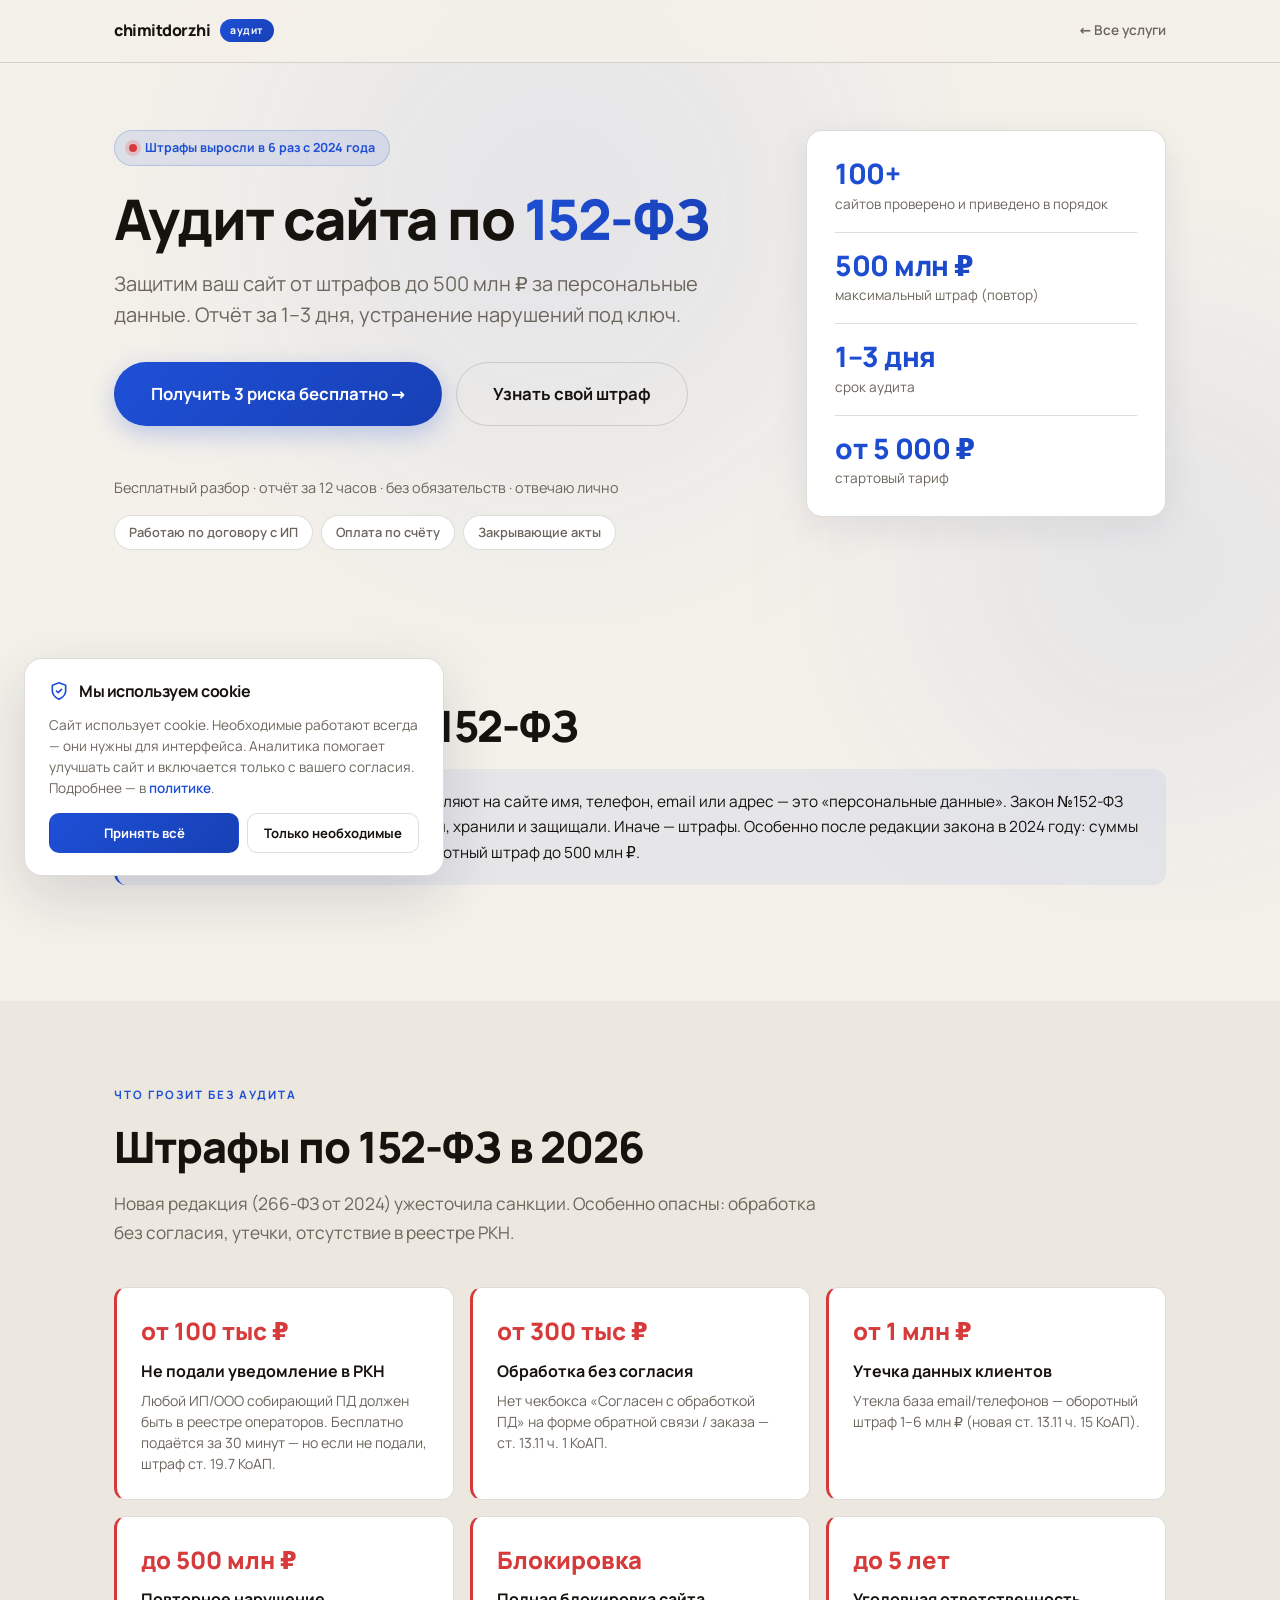
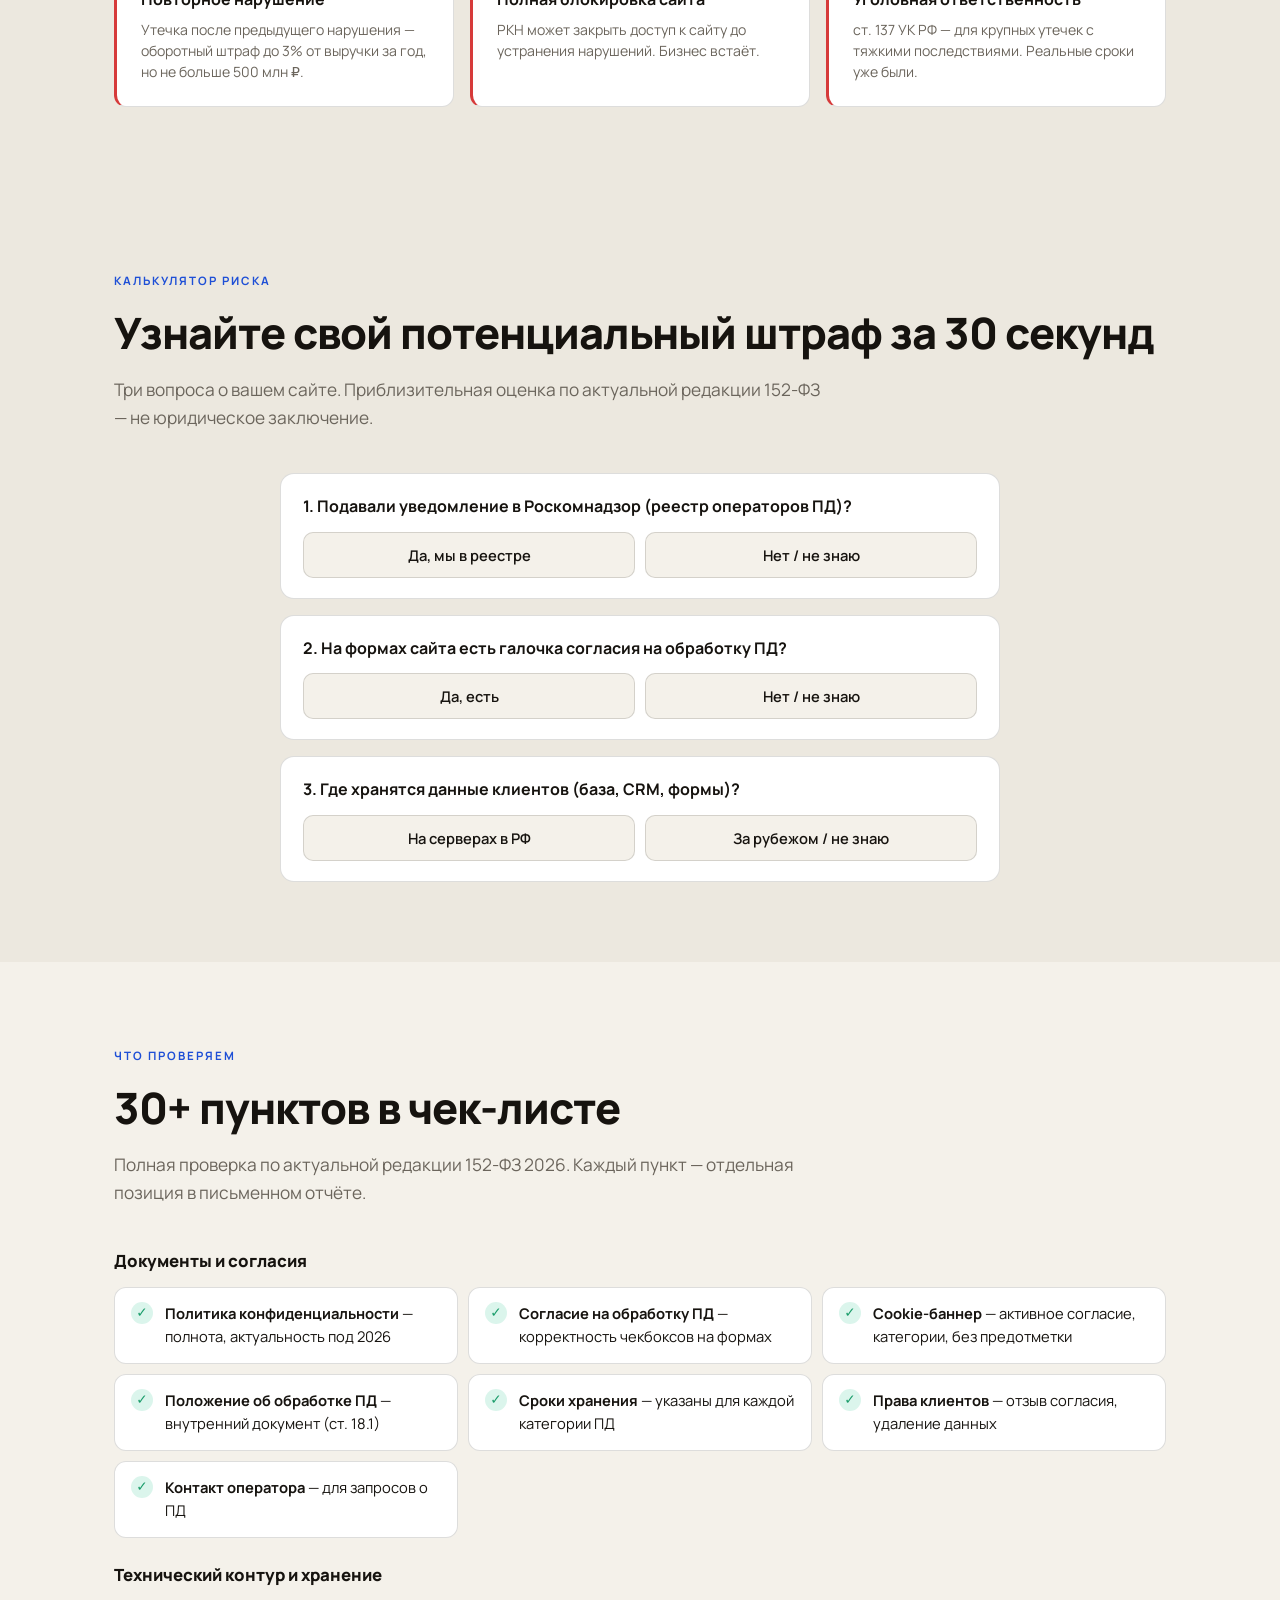
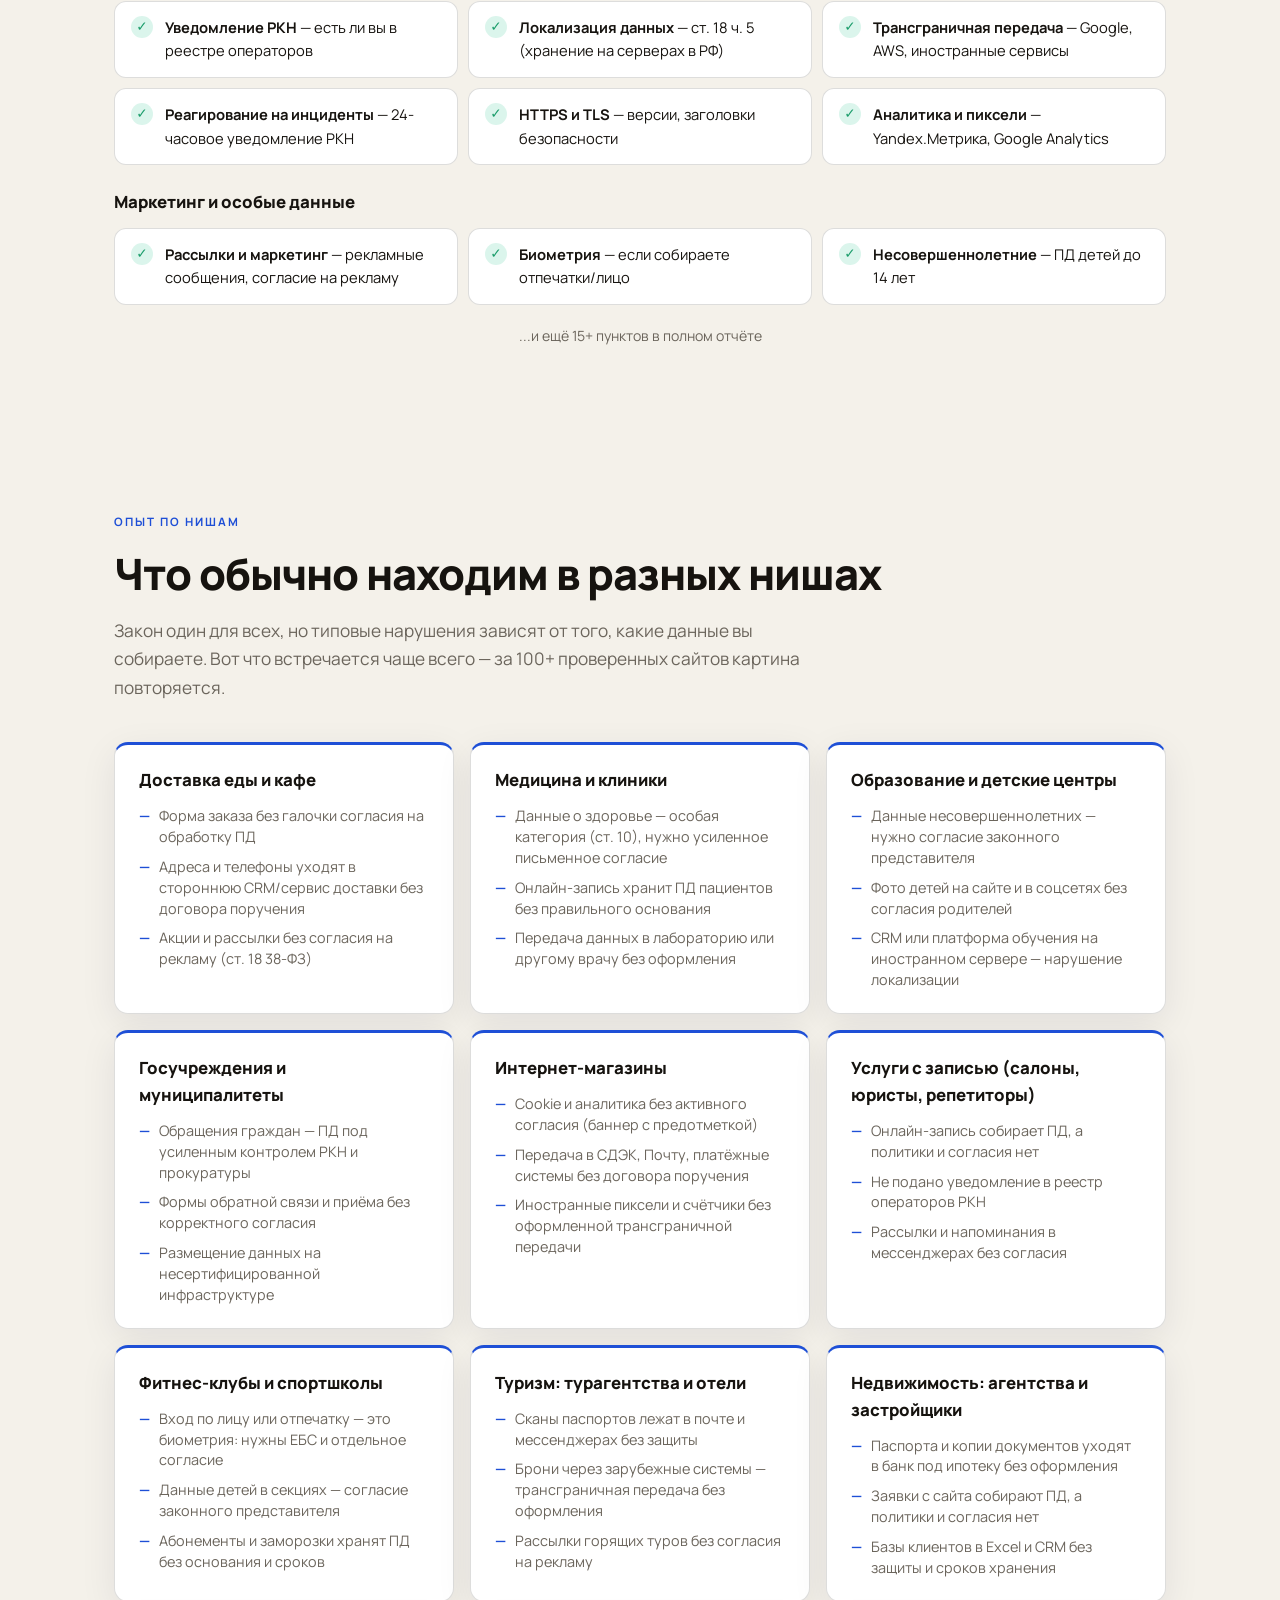
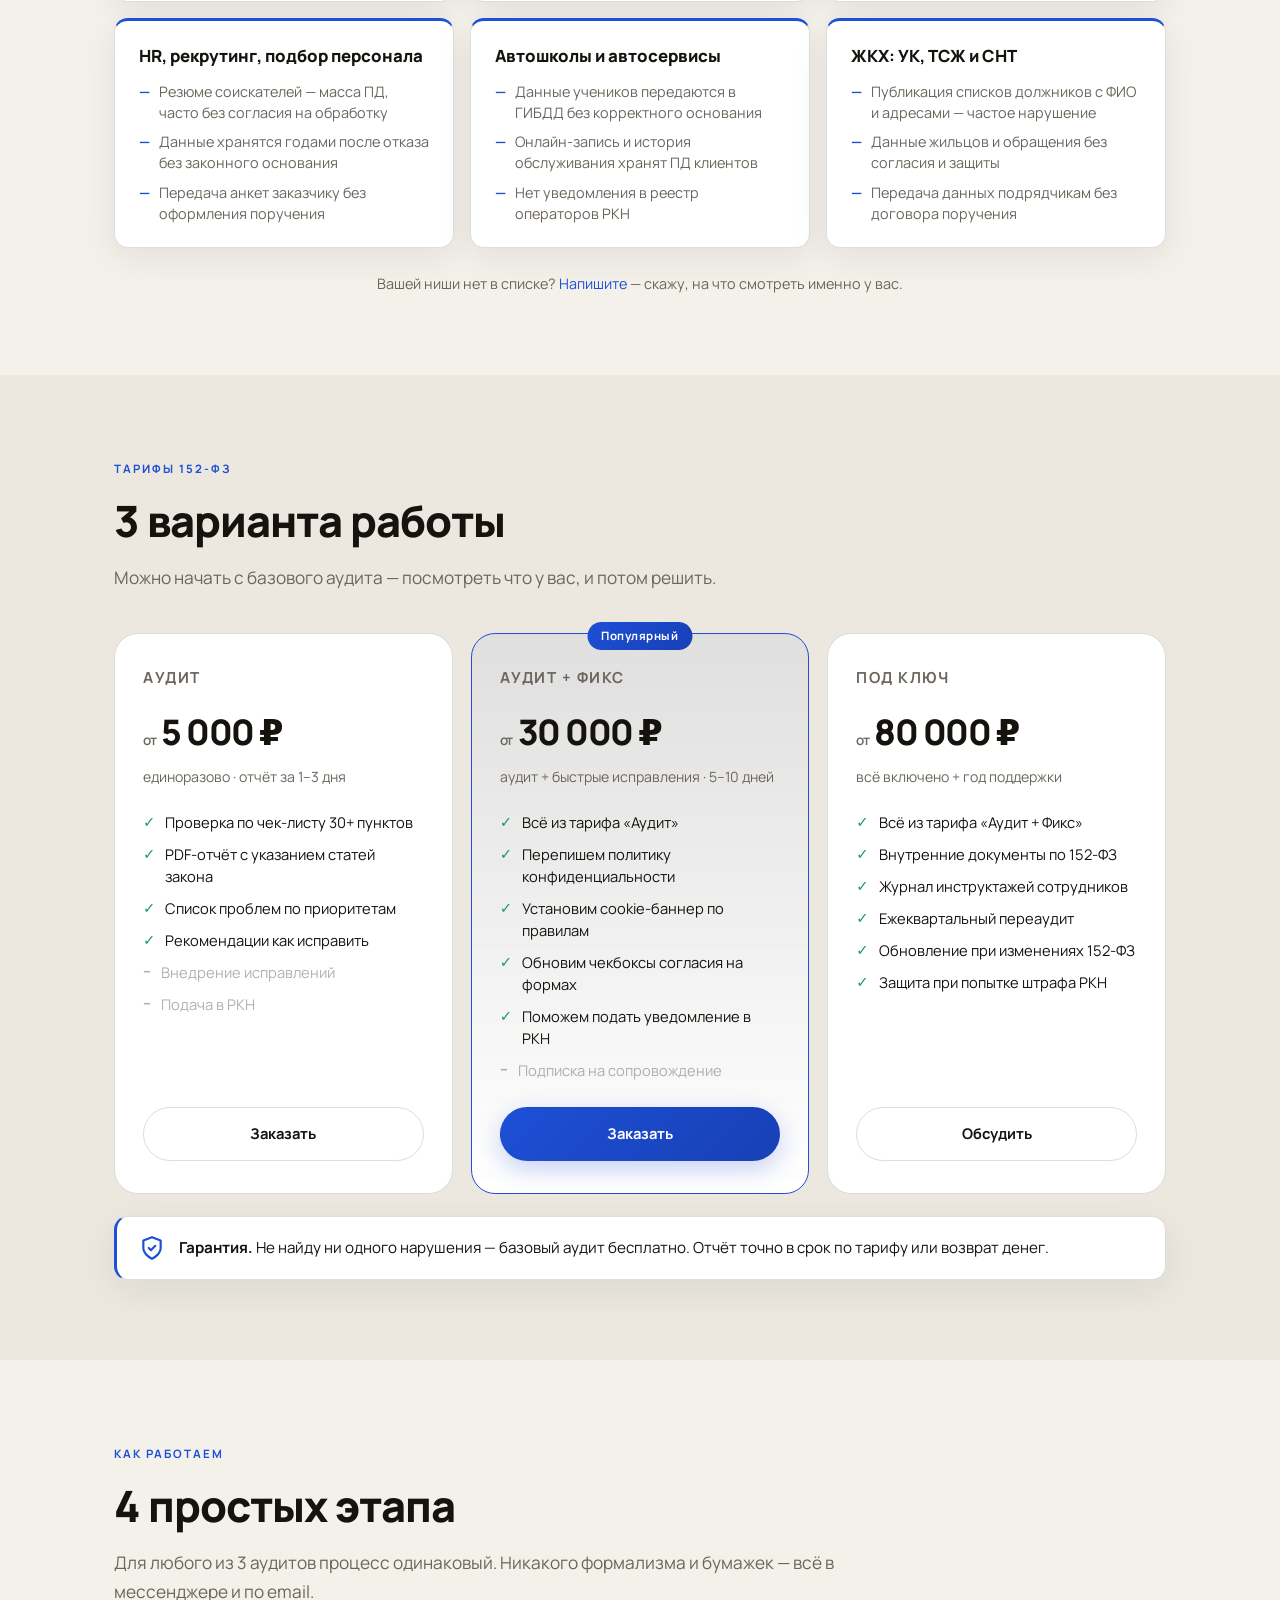
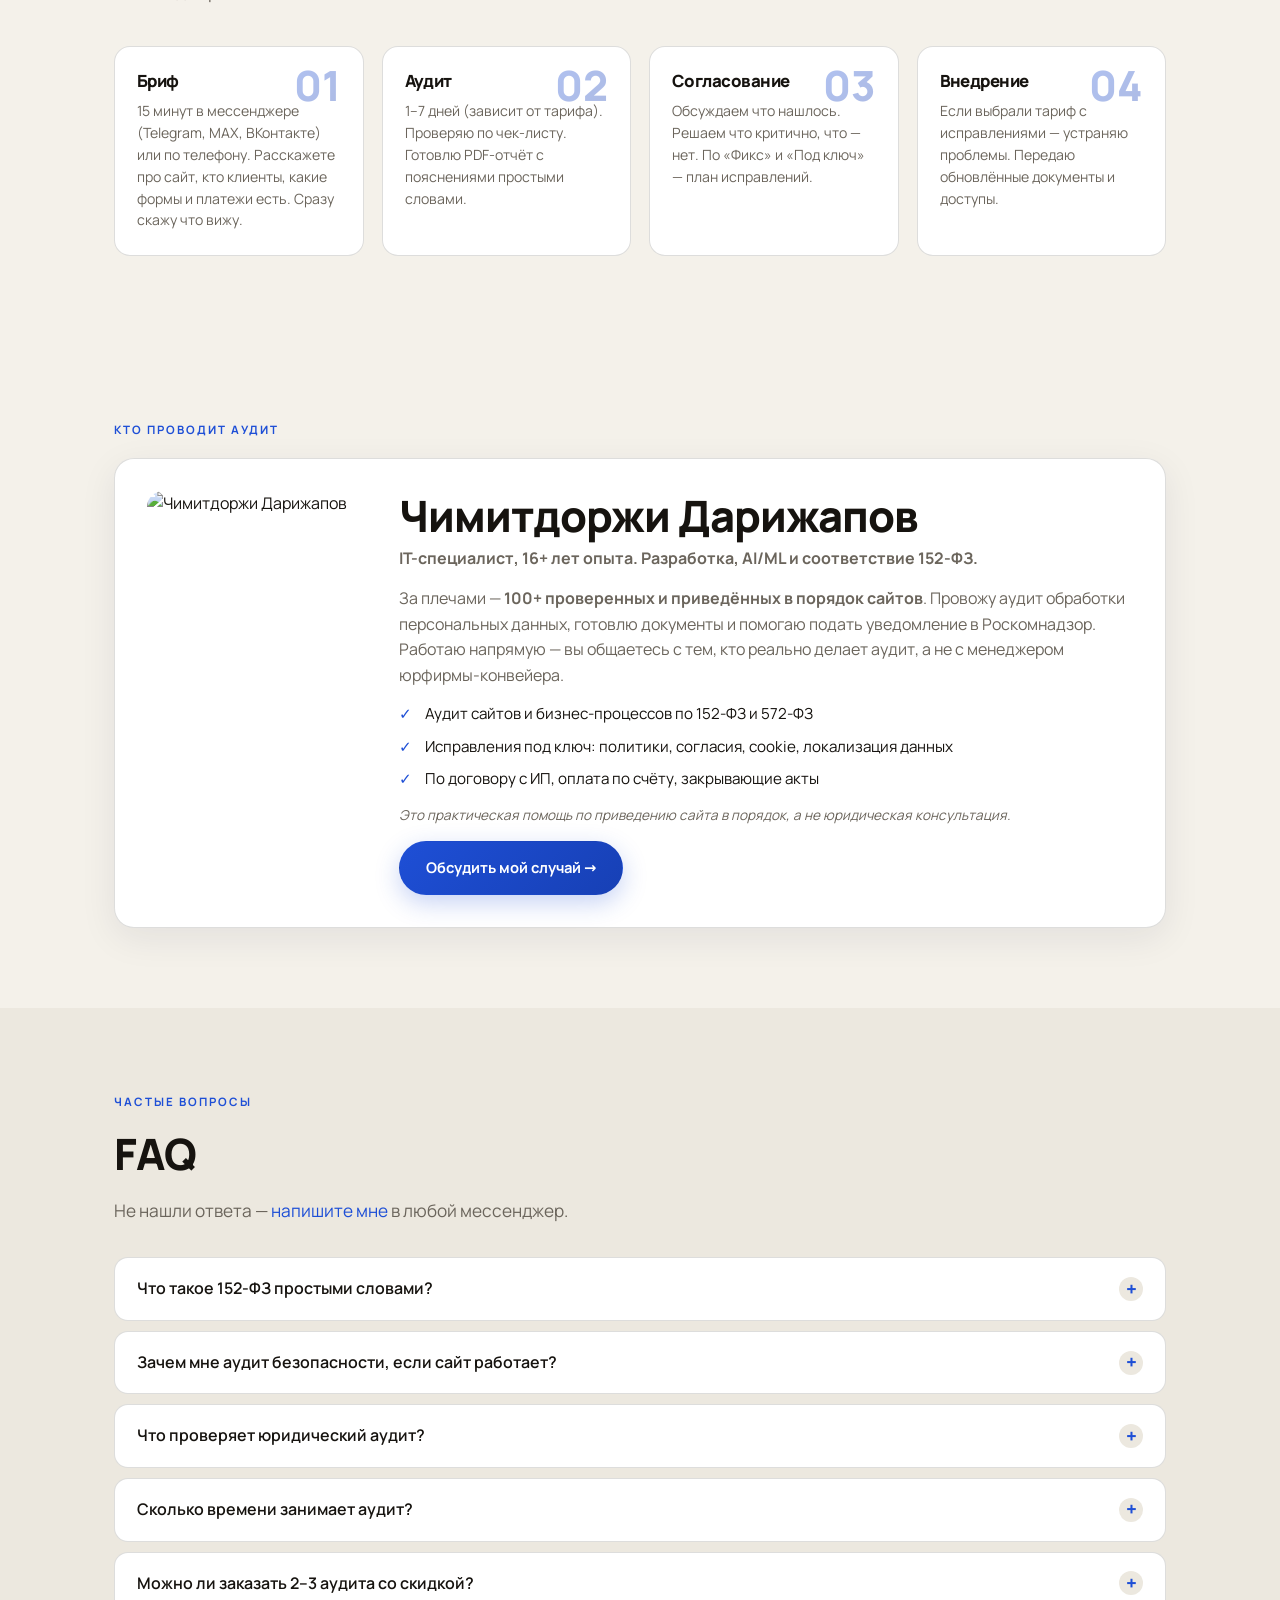
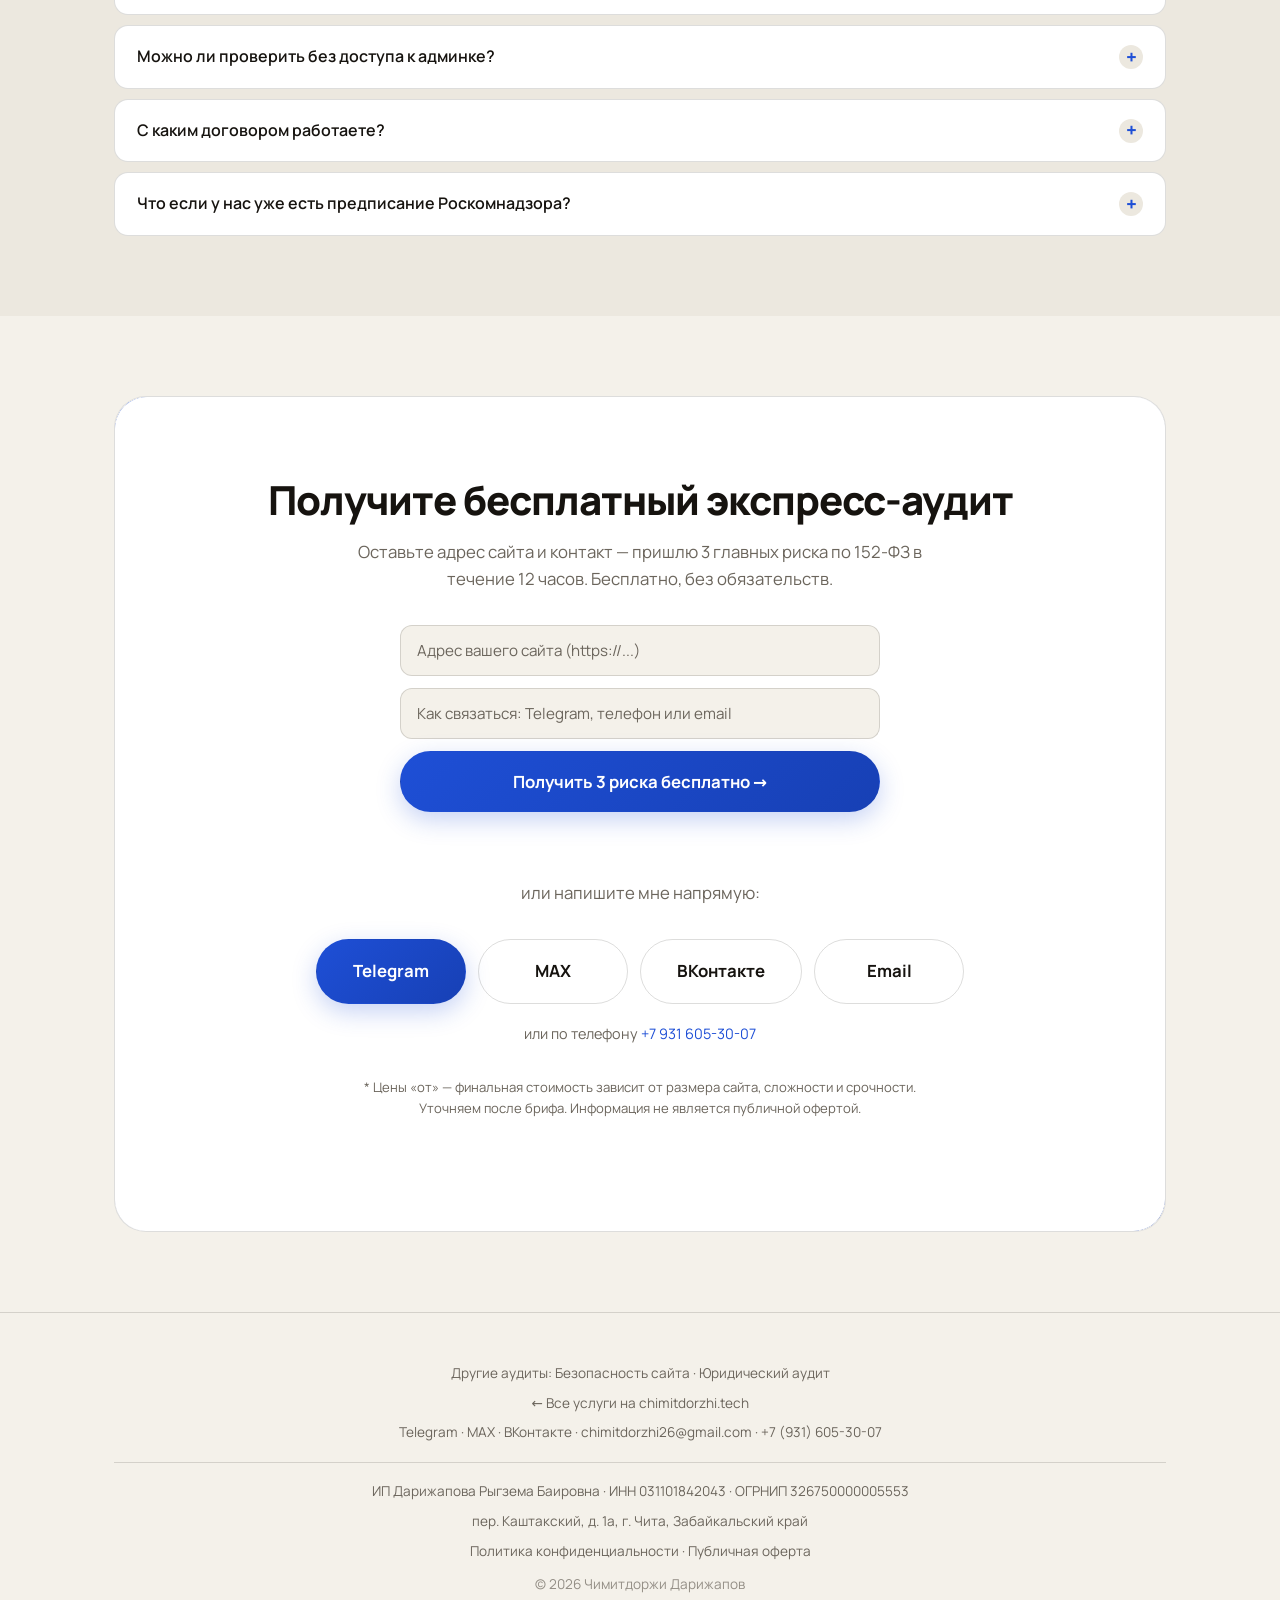
==== commit c630933d: "feat(landing): +6 ниш в блоке нарушений (фитнес/туризм/недвижимость/HR/автошколы/ЖКХ), cache v9" ====
--- a/index.html
+++ b/index.html
@@ -28,7 +28,7 @@
     <link rel="icon" href="/favicon.svg" type="image/svg+xml">
 
     <link rel="preload" href="/assets/fonts/manrope-cyrillic.woff2" as="font" type="font/woff2" crossorigin>
-    <link rel="stylesheet" href="/style.css?v=8">
+    <link rel="stylesheet" href="/style.css?v=9">
 
     <script type="application/ld+json">
     {
@@ -308,6 +308,54 @@
                         <li>Онлайн-запись собирает ПД, а политики и согласия нет</li>
                         <li>Не подано уведомление в реестр операторов РКН</li>
                         <li>Рассылки и напоминания в мессенджерах без согласия</li>
+                    </ul>
+                </div>
+                <div class="niche-card">
+                    <div class="niche-title">Фитнес-клубы и спортшколы</div>
+                    <ul>
+                        <li>Вход по лицу или отпечатку — это биометрия: нужны ЕБС и отдельное согласие</li>
+                        <li>Данные детей в секциях — согласие законного представителя</li>
+                        <li>Абонементы и заморозки хранят ПД без основания и сроков</li>
+                    </ul>
+                </div>
+                <div class="niche-card">
+                    <div class="niche-title">Туризм: турагентства и отели</div>
+                    <ul>
+                        <li>Сканы паспортов лежат в почте и мессенджерах без защиты</li>
+                        <li>Брони через зарубежные системы — трансграничная передача без оформления</li>
+                        <li>Рассылки горящих туров без согласия на рекламу</li>
+                    </ul>
+                </div>
+                <div class="niche-card">
+                    <div class="niche-title">Недвижимость: агентства и застройщики</div>
+                    <ul>
+                        <li>Паспорта и копии документов уходят в банк под ипотеку без оформления</li>
+                        <li>Заявки с сайта собирают ПД, а политики и согласия нет</li>
+                        <li>Базы клиентов в Excel и CRM без защиты и сроков хранения</li>
+                    </ul>
+                </div>
+                <div class="niche-card">
+                    <div class="niche-title">HR, рекрутинг, подбор персонала</div>
+                    <ul>
+                        <li>Резюме соискателей — масса ПД, часто без согласия на обработку</li>
+                        <li>Данные хранятся годами после отказа без законного основания</li>
+                        <li>Передача анкет заказчику без оформления поручения</li>
+                    </ul>
+                </div>
+                <div class="niche-card">
+                    <div class="niche-title">Автошколы и автосервисы</div>
+                    <ul>
+                        <li>Данные учеников передаются в ГИБДД без корректного основания</li>
+                        <li>Онлайн-запись и история обслуживания хранят ПД клиентов</li>
+                        <li>Нет уведомления в реестр операторов РКН</li>
+                    </ul>
+                </div>
+                <div class="niche-card">
+                    <div class="niche-title">ЖКХ: УК, ТСЖ и СНТ</div>
+                    <ul>
+                        <li>Публикация списков должников с ФИО и адресами — частое нарушение</li>
+                        <li>Данные жильцов и обращения без согласия и защиты</li>
+                        <li>Передача данных подрядчикам без договора поручения</li>
                     </ul>
                 </div>
             </div>
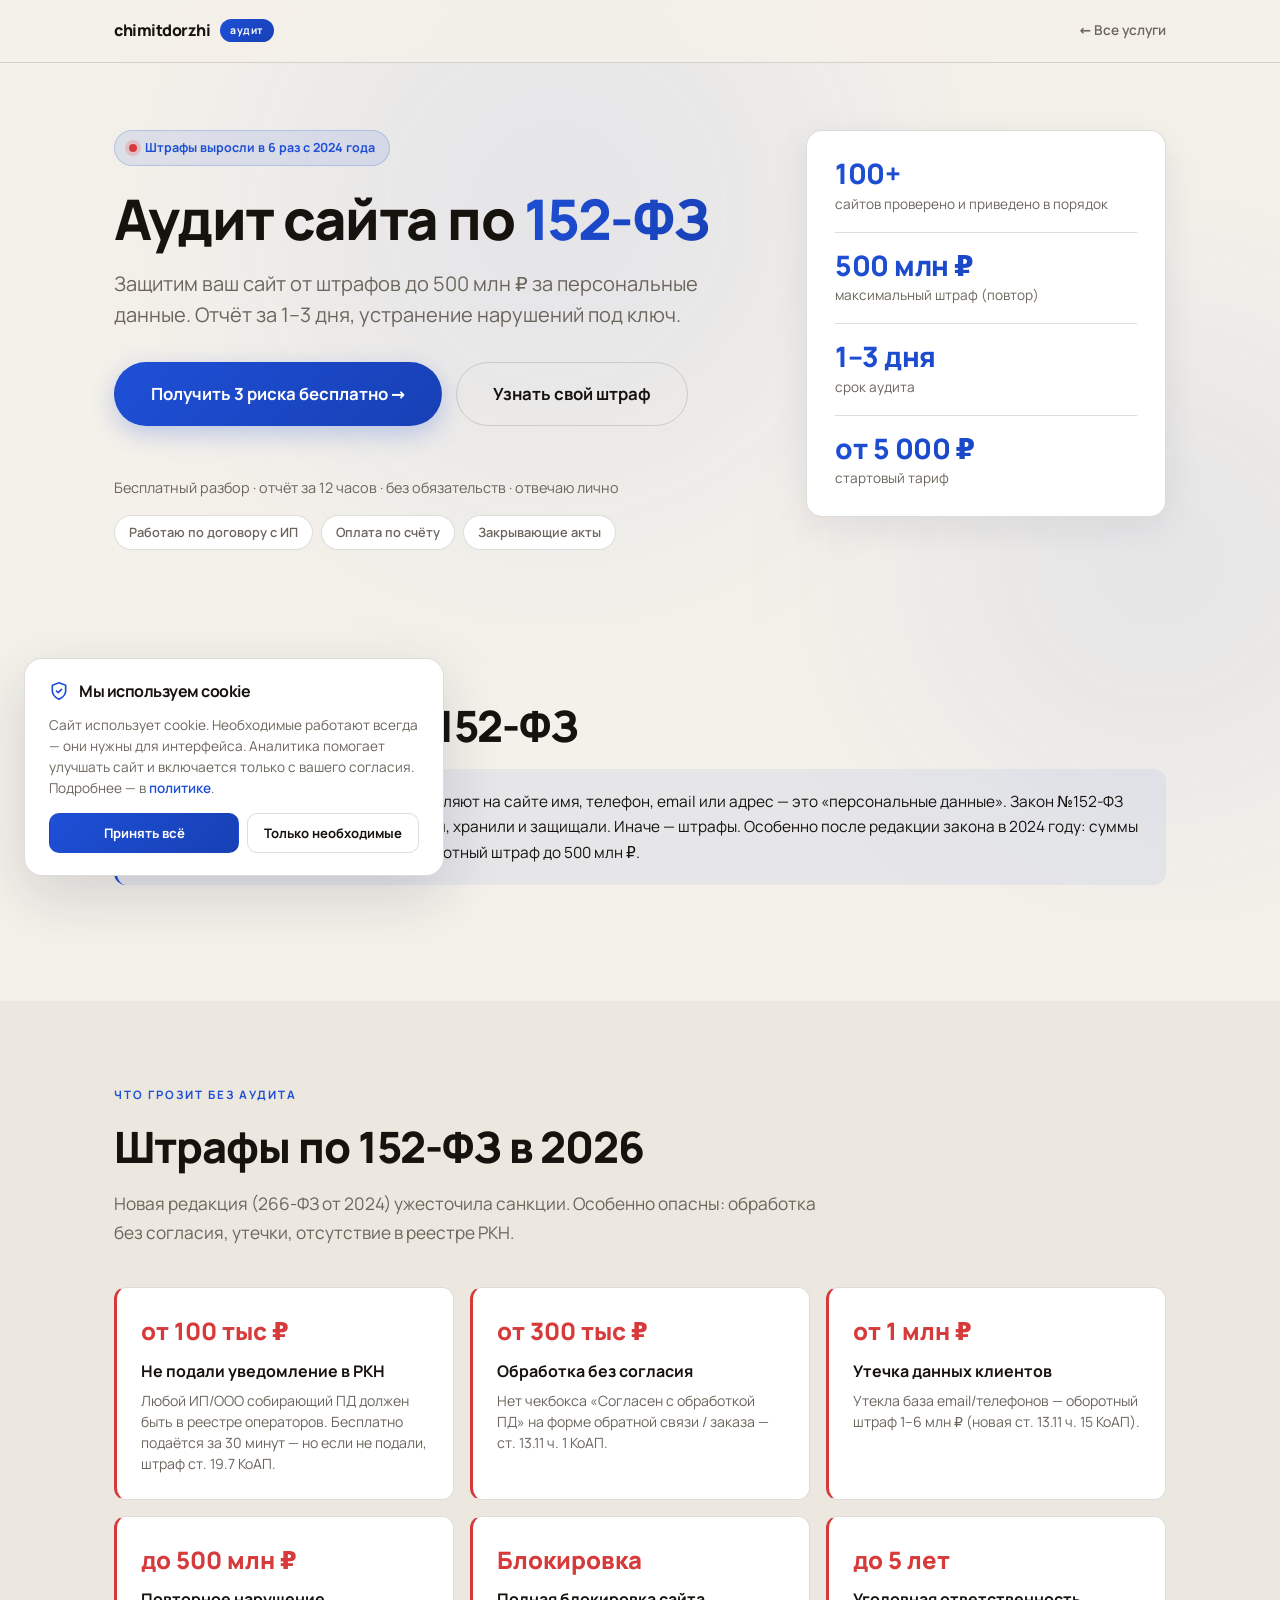
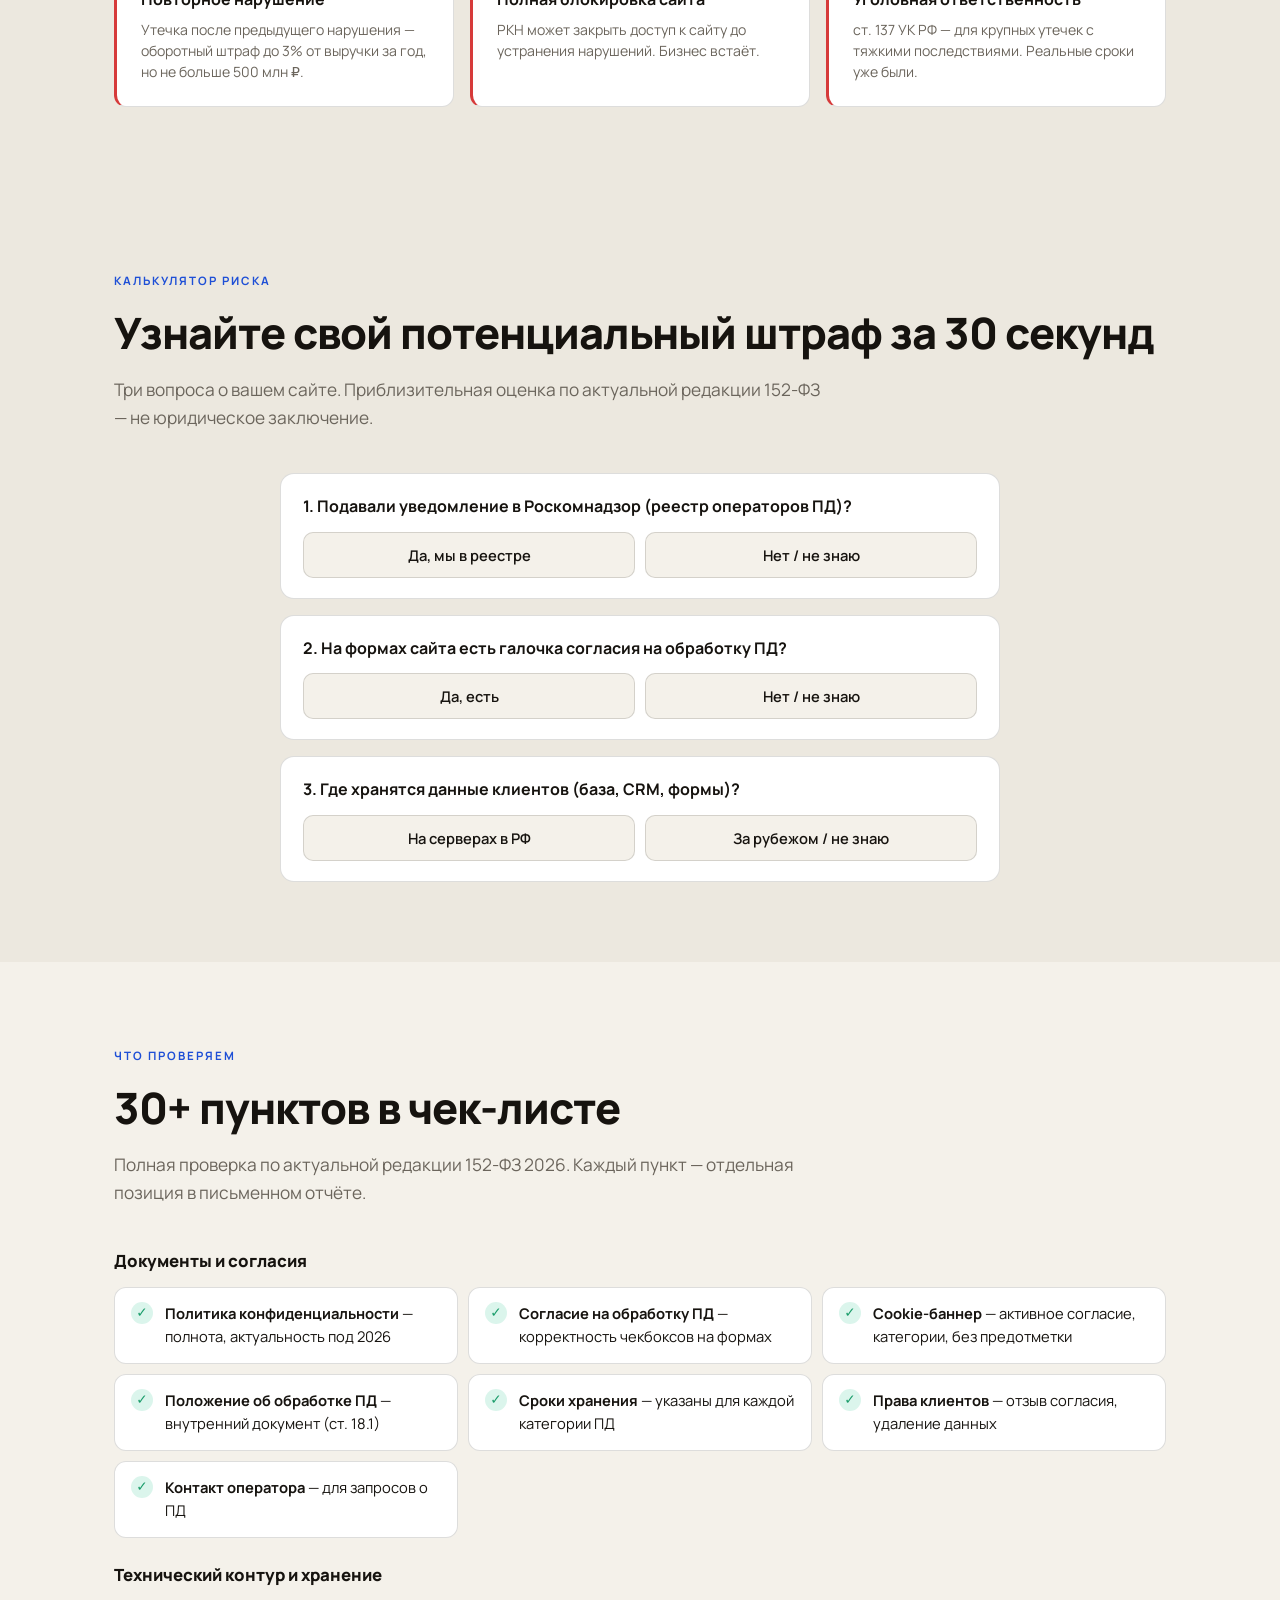
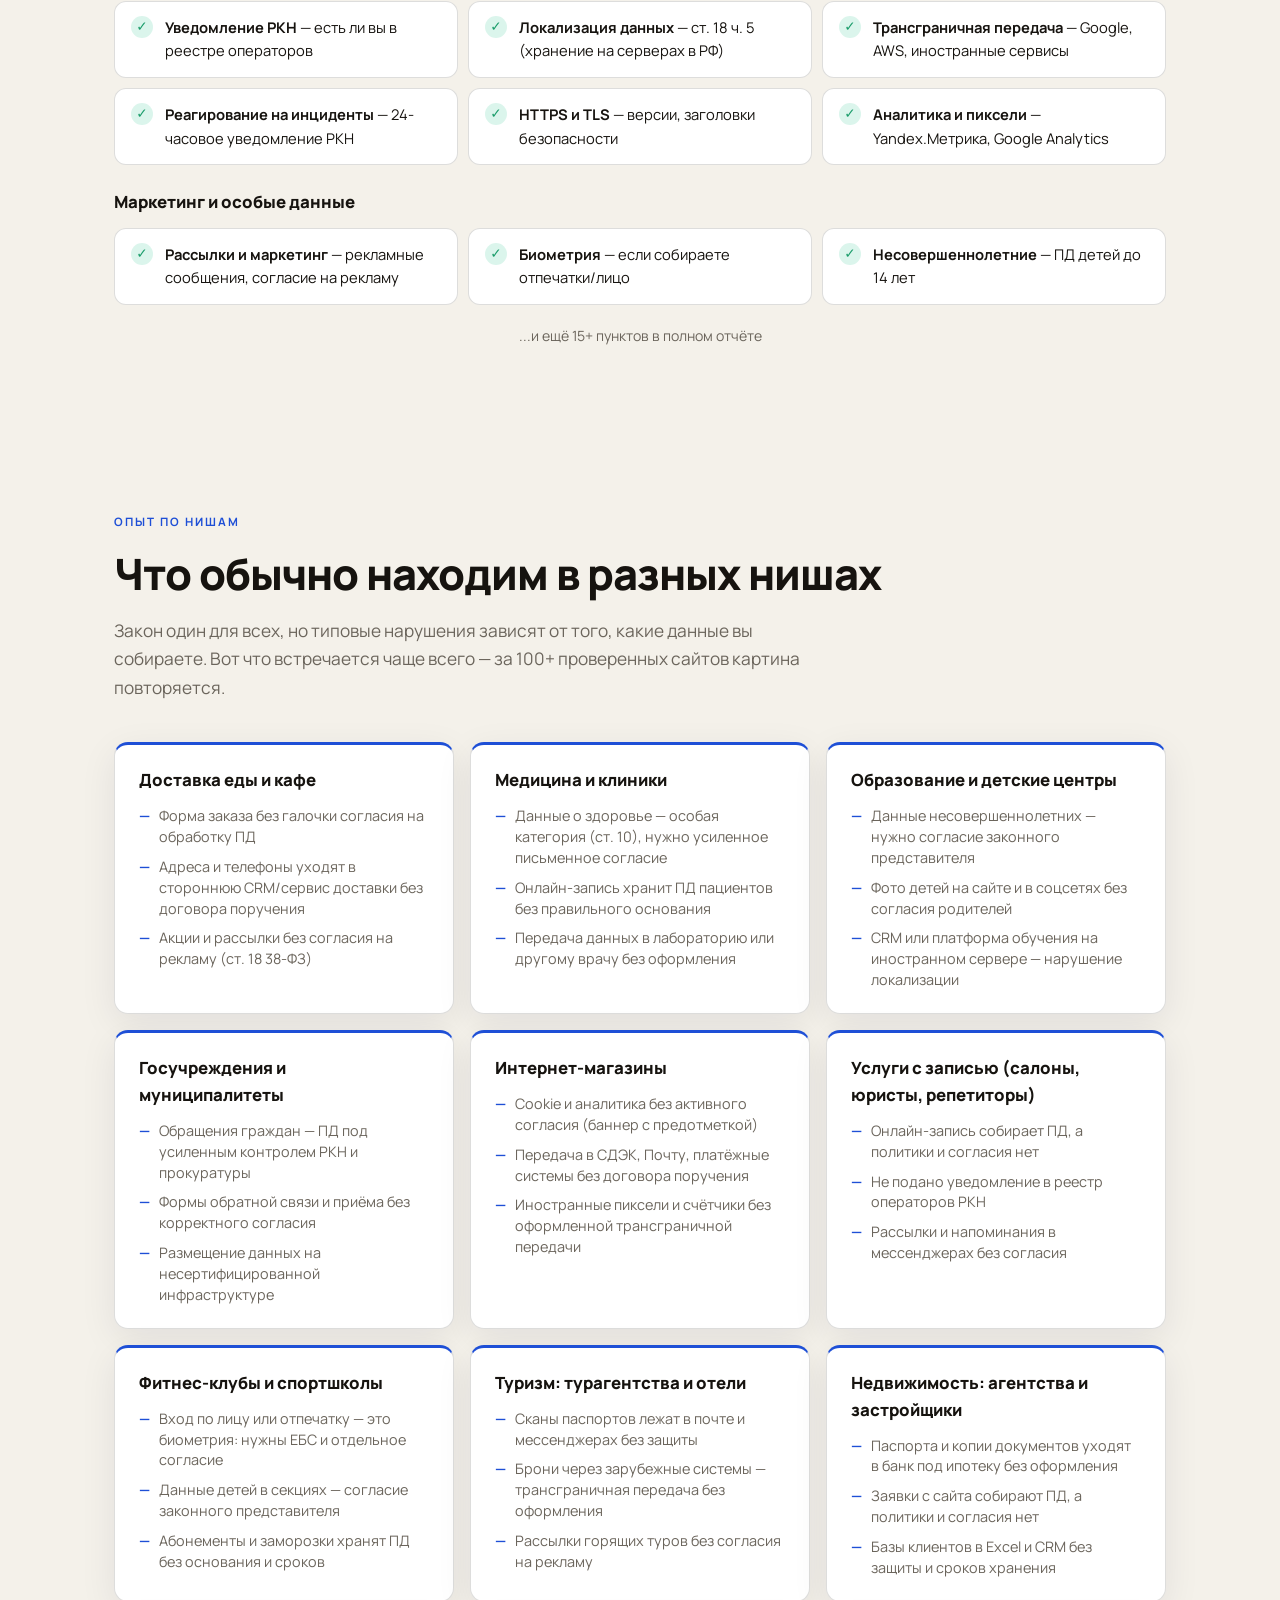
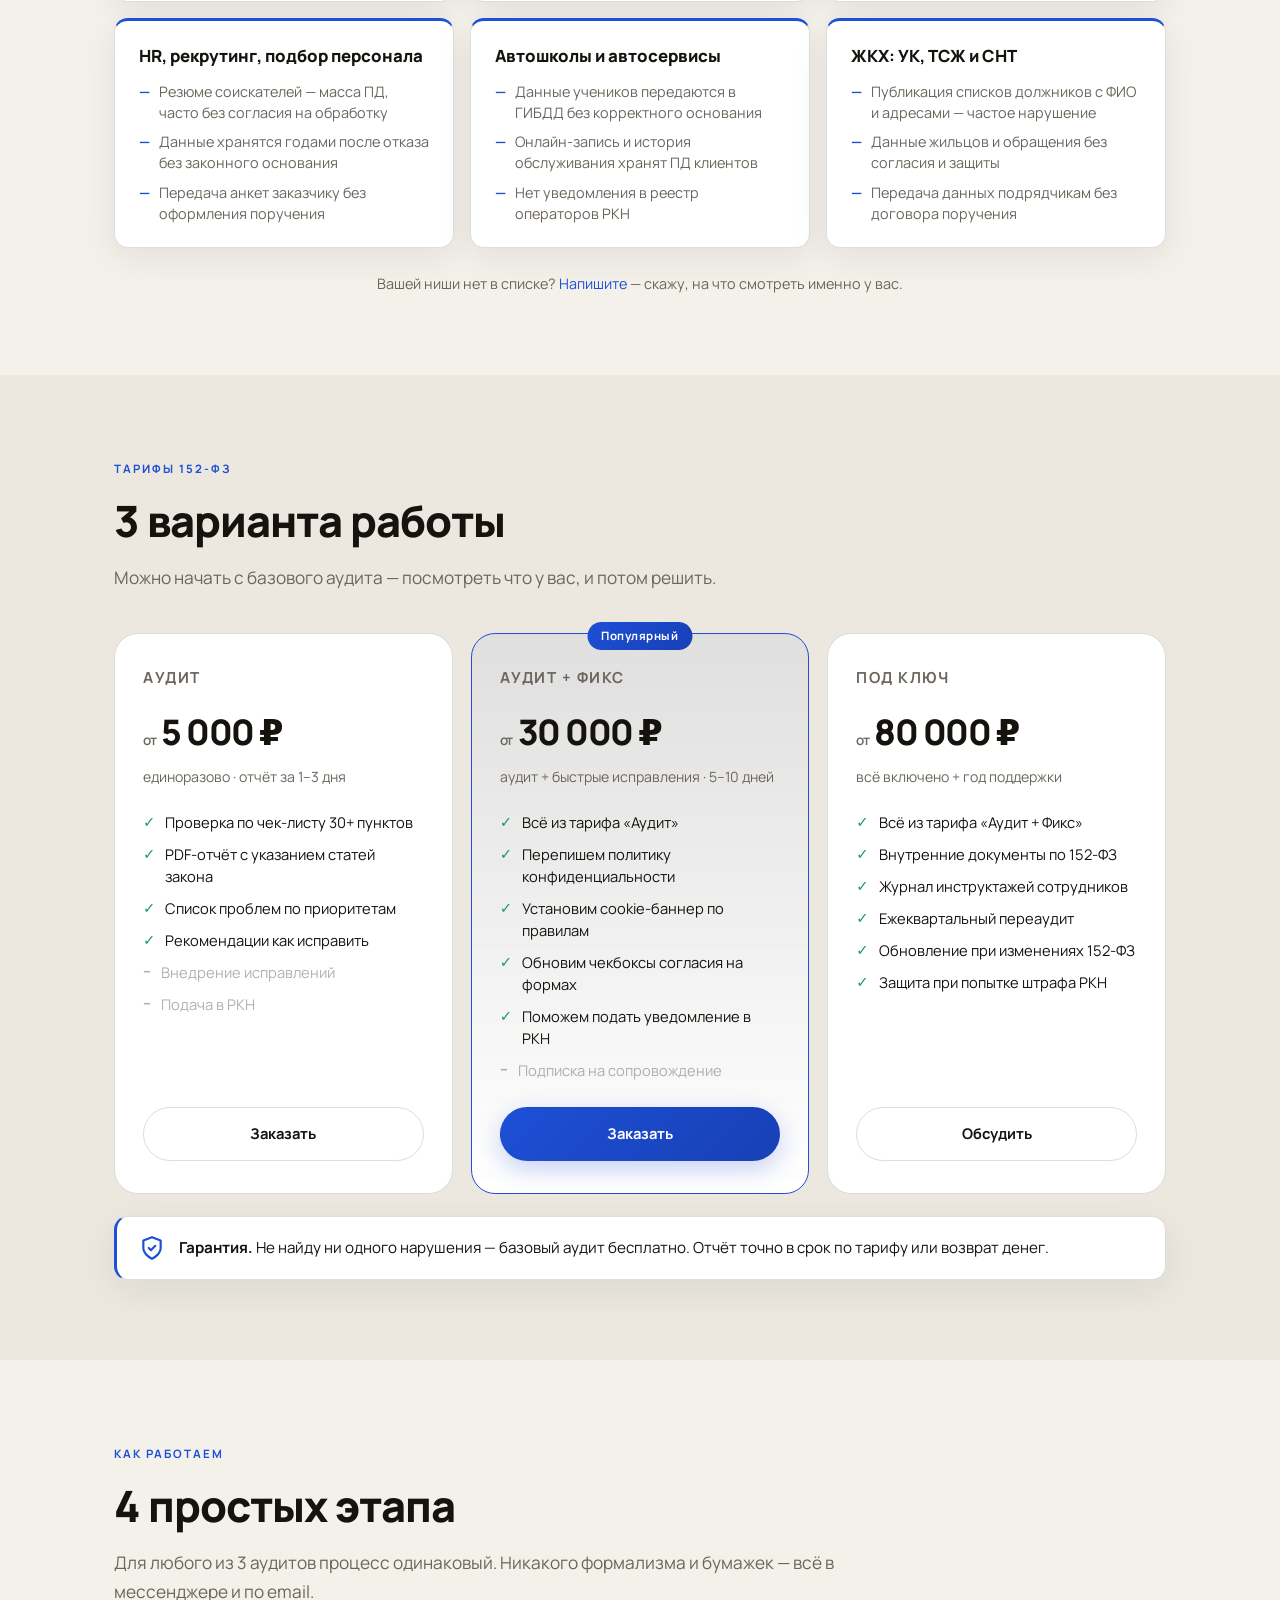
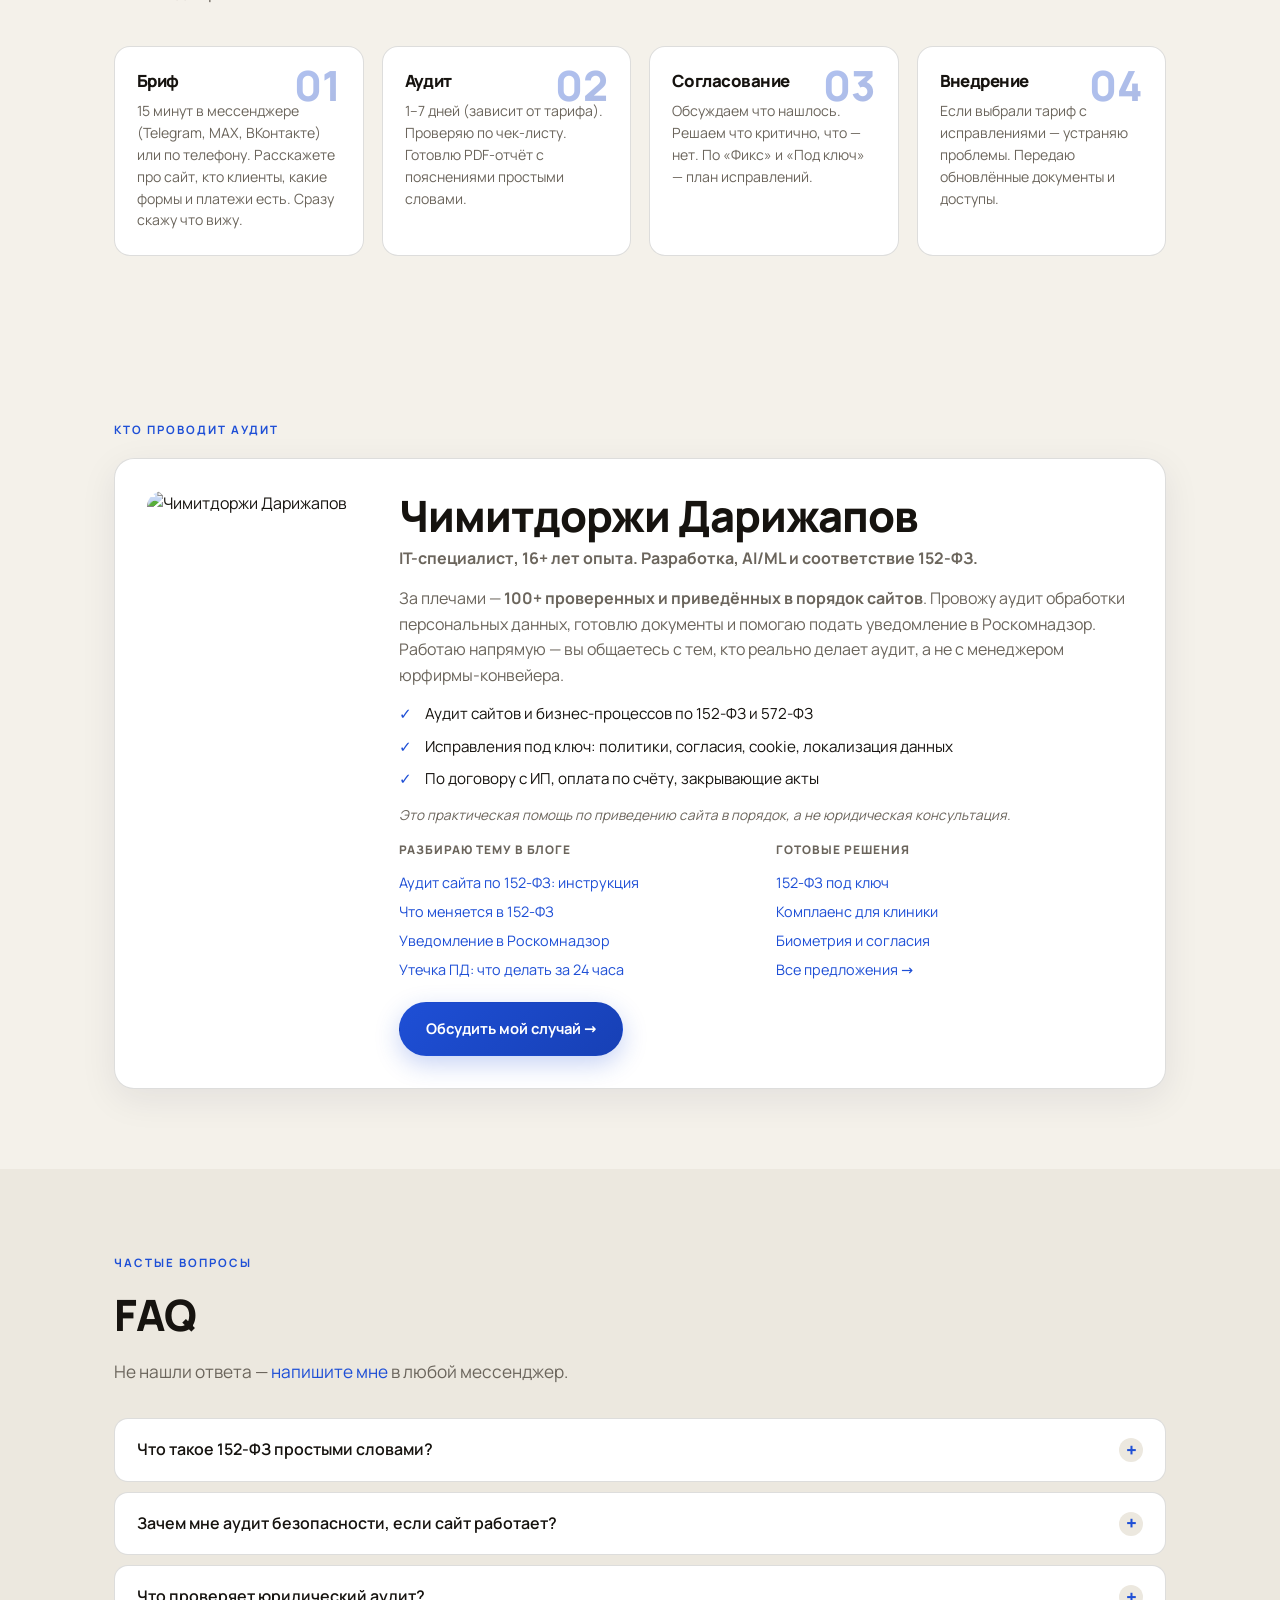
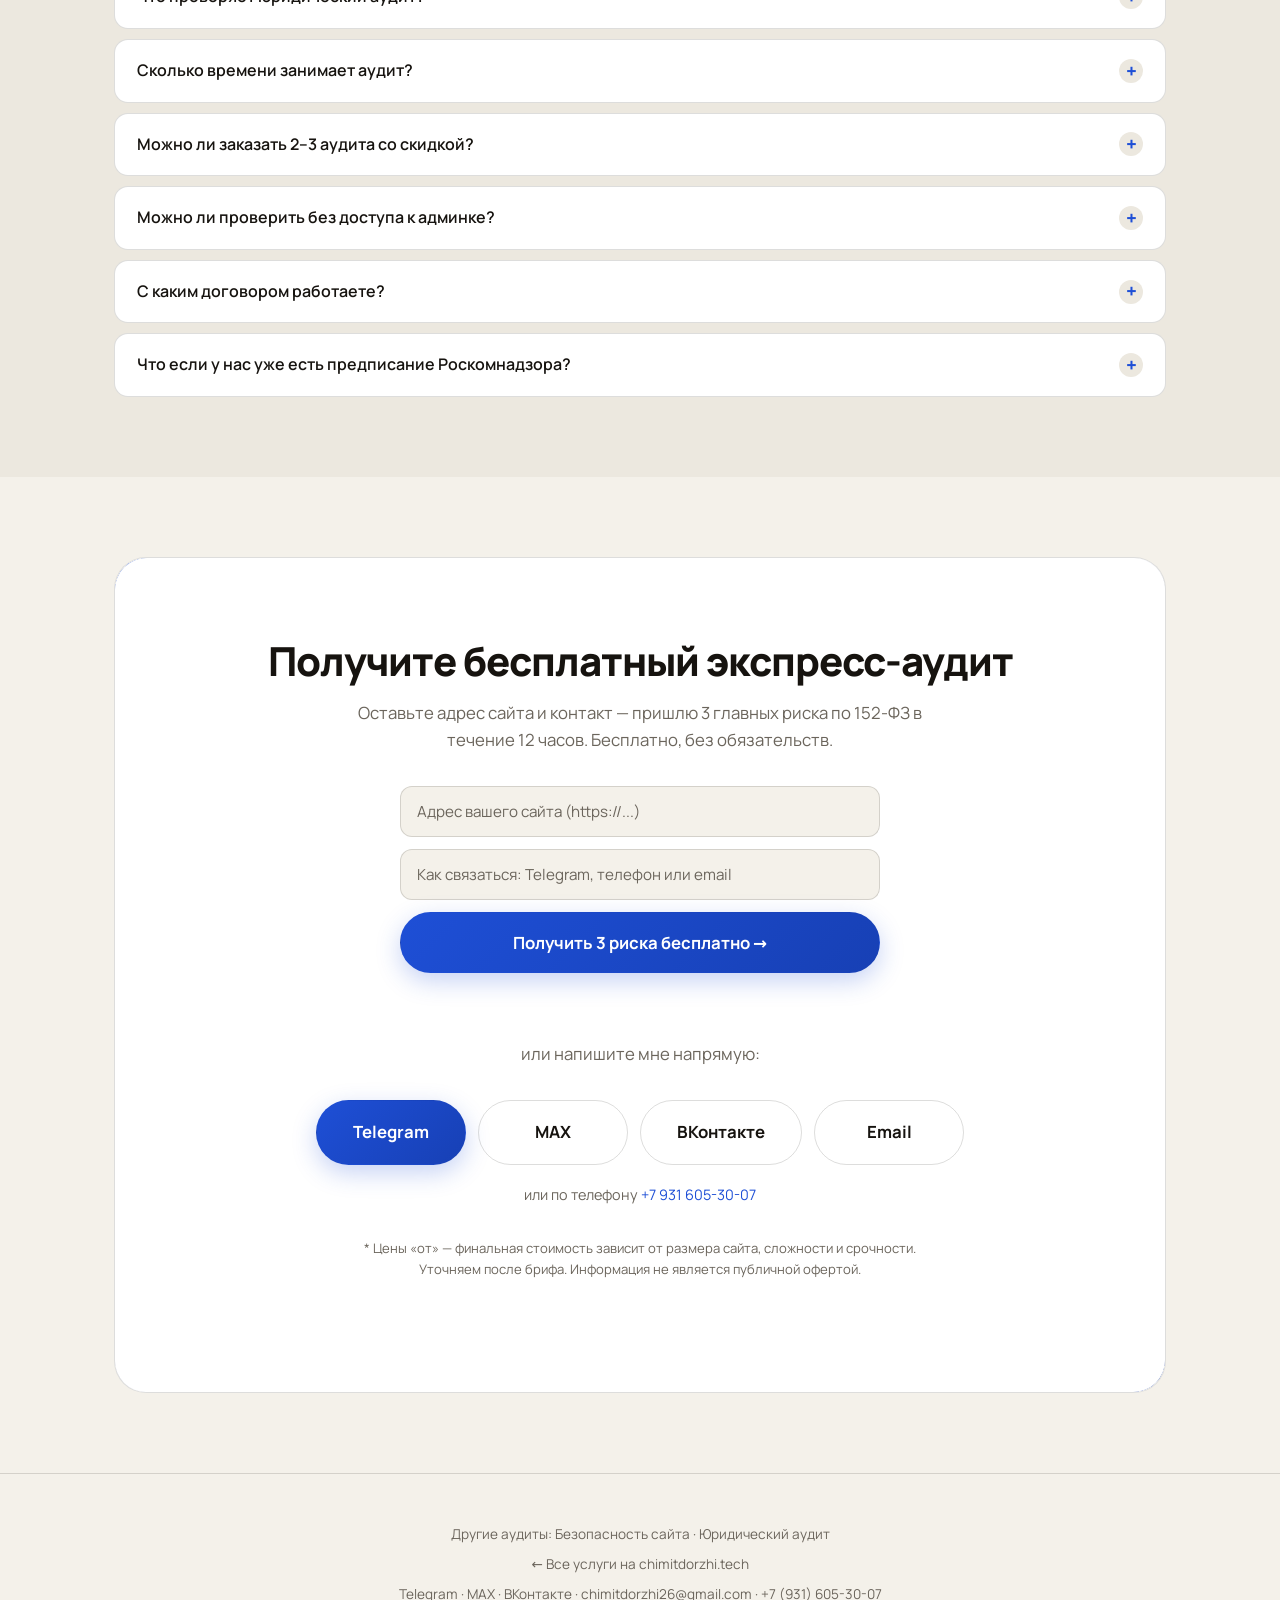
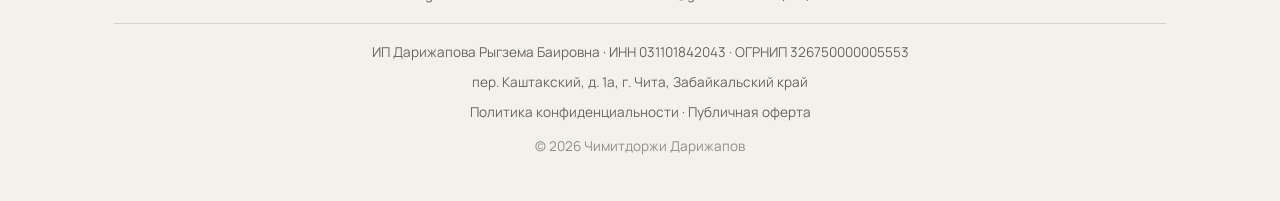
==== commit 008973c0: "feat(landing): блок эксперта — ссылки на статьи блога и готовые решения по 152-ФЗ (E-E-A-T + перелин" ====
--- a/index.html
+++ b/index.html
@@ -28,7 +28,7 @@
     <link rel="icon" href="/favicon.svg" type="image/svg+xml">
 
     <link rel="preload" href="/assets/fonts/manrope-cyrillic.woff2" as="font" type="font/woff2" crossorigin>
-    <link rel="stylesheet" href="/style.css?v=9">
+    <link rel="stylesheet" href="/style.css?v=10">
 
     <script type="application/ld+json">
     {
@@ -462,6 +462,22 @@
                         <li>По договору с ИП, оплата по счёту, закрывающие акты</li>
                     </ul>
                     <p class="expert-note">Это практическая помощь по приведению сайта в порядок, а не юридическая консультация.</p>
+                    <div class="expert-links">
+                        <div class="expert-links-col">
+                            <div class="expert-links-title">Разбираю тему в блоге</div>
+                            <a href="https://chimitdorzhi.tech/blog/audit-152-fz-2026/" target="_blank" rel="noopener">Аудит сайта по 152-ФЗ: инструкция</a>
+                            <a href="https://chimitdorzhi.tech/blog/152-fz-izmeneniya-2027/" target="_blank" rel="noopener">Что меняется в 152-ФЗ</a>
+                            <a href="https://chimitdorzhi.tech/blog/uvedomlenie-rkn-2026/" target="_blank" rel="noopener">Уведомление в Роскомнадзор</a>
+                            <a href="https://chimitdorzhi.tech/blog/utechki-pd-24-chasa-2026/" target="_blank" rel="noopener">Утечка ПД: что делать за 24 часа</a>
+                        </div>
+                        <div class="expert-links-col">
+                            <div class="expert-links-title">Готовые решения</div>
+                            <a href="https://chimitdorzhi.tech/predlozheniya/152-fz-pod-klyuch/" target="_blank" rel="noopener">152-ФЗ под ключ</a>
+                            <a href="https://chimitdorzhi.tech/predlozheniya/152fz-klinika/" target="_blank" rel="noopener">Комплаенс для клиники</a>
+                            <a href="https://chimitdorzhi.tech/predlozheniya/biometriya-152fz-soglasiya/" target="_blank" rel="noopener">Биометрия и согласия</a>
+                            <a href="https://chimitdorzhi.tech/predlozheniya/" target="_blank" rel="noopener">Все предложения →</a>
+                        </div>
+                    </div>
                     <a href="#contact" class="btn btn-accent">Обсудить мой случай →</a>
                 </div>
             </div>
--- a/style.css
+++ b/style.css
@@ -960,3 +960,10 @@
 .niche-card ul { list-style: none; padding: 0; margin: 0; display: flex; flex-direction: column; gap: 9px; }
 .niche-card li { position: relative; padding-left: 20px; font-size: 0.9rem; color: var(--text-secondary); line-height: 1.45; }
 .niche-card li::before { content: '—'; position: absolute; left: 0; color: var(--accent); font-weight: 700; }
+
+/* Ссылки на статьи/предложения в блоке эксперта */
+.expert-links { display: grid; grid-template-columns: 1fr 1fr; gap: 20px; margin: 6px 0 18px; }
+.expert-links-title { font-size: 0.74rem; font-weight: 800; text-transform: uppercase; letter-spacing: 1px; color: var(--text-secondary); margin-bottom: 8px; }
+.expert-links-col a { display: block; font-size: 0.9rem; padding: 3px 0; color: var(--accent); }
+.expert-links-col a:hover { color: var(--accent-hover); text-decoration: underline; }
+@media (max-width: 700px) { .expert-links { grid-template-columns: 1fr; gap: 14px; } }
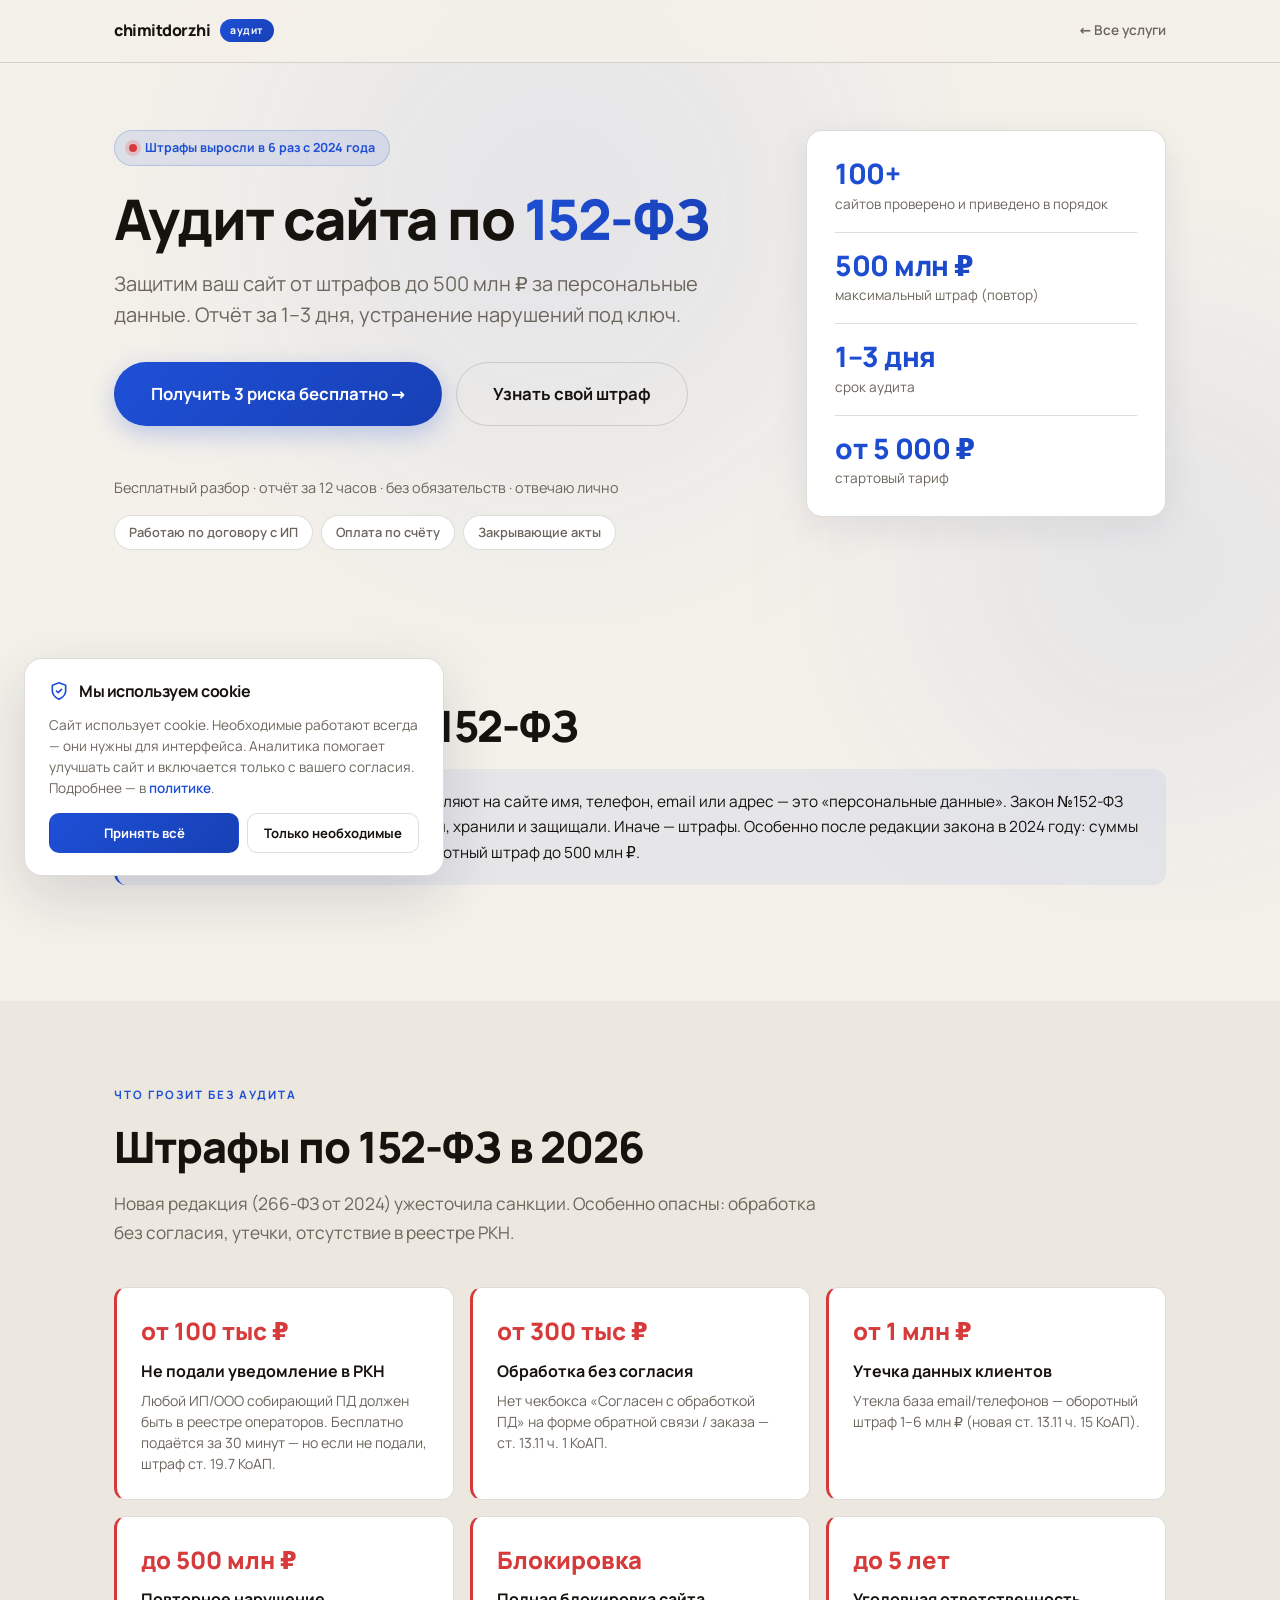
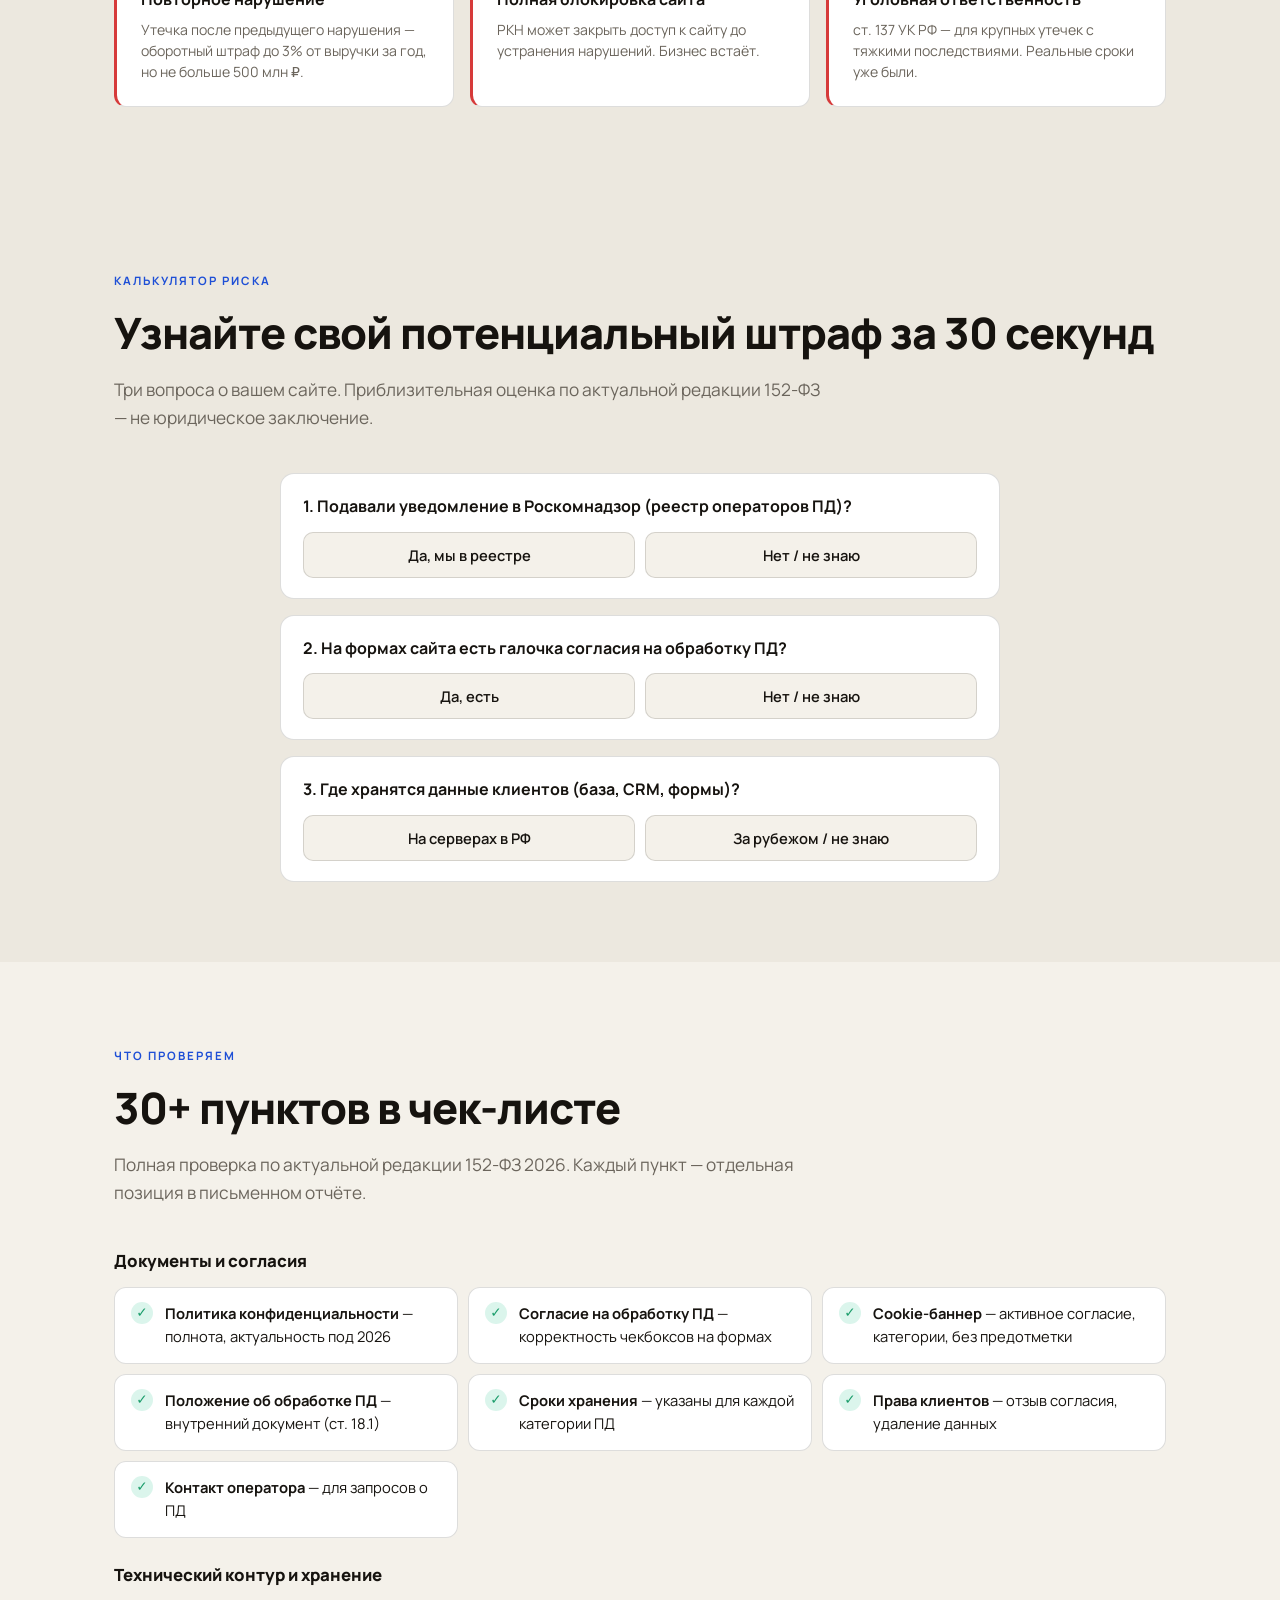
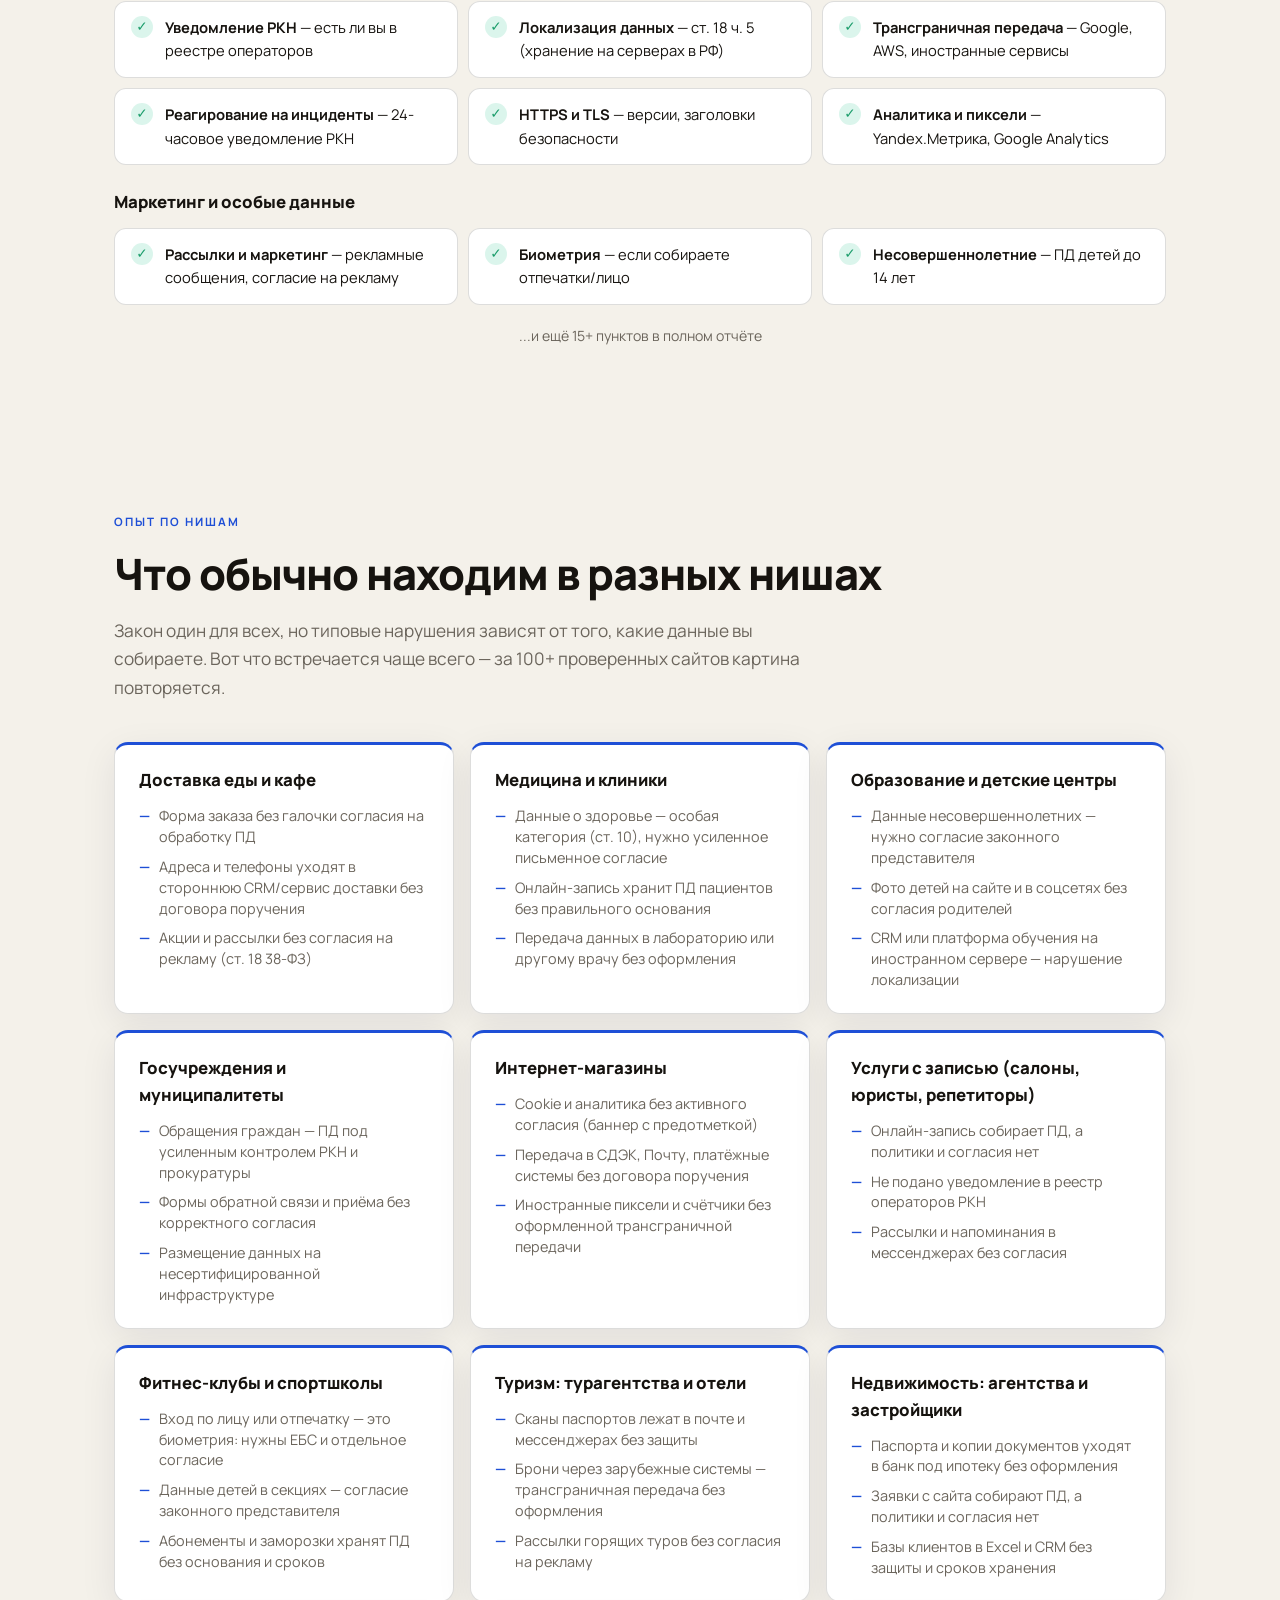
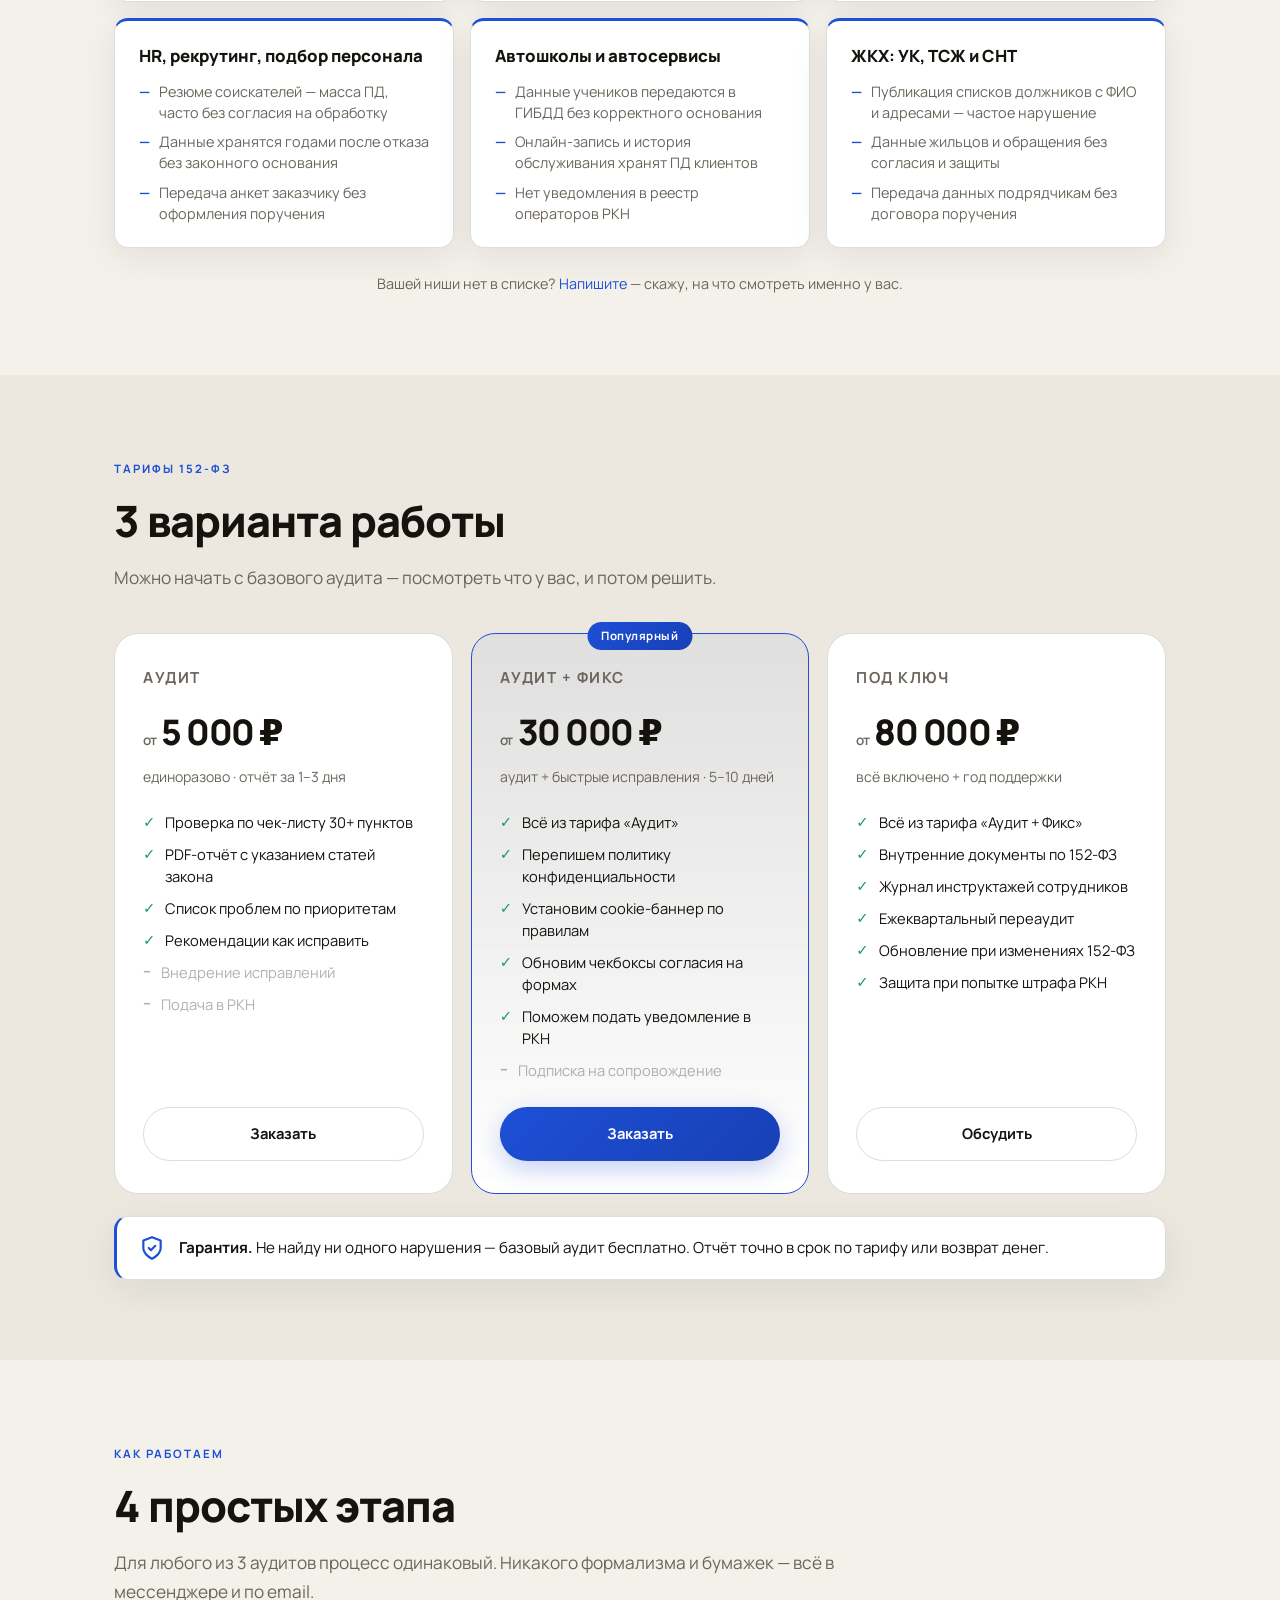
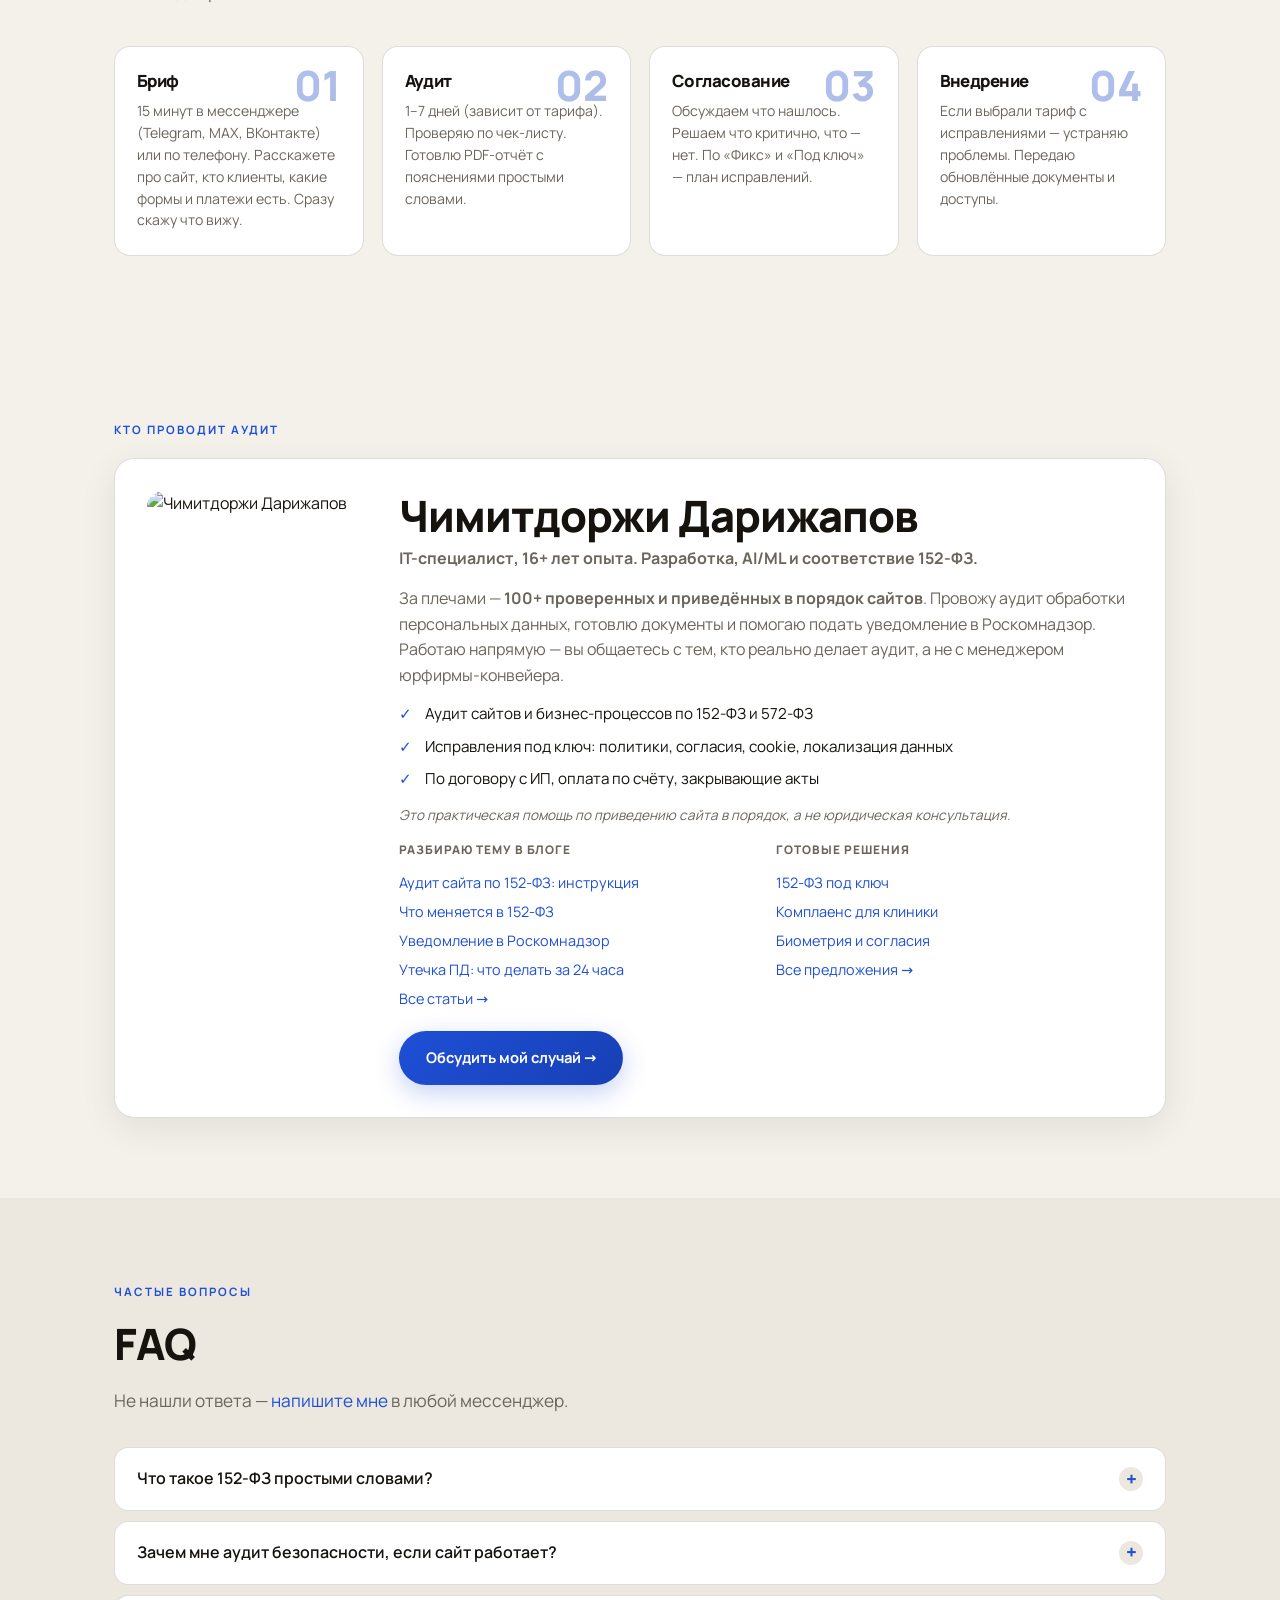
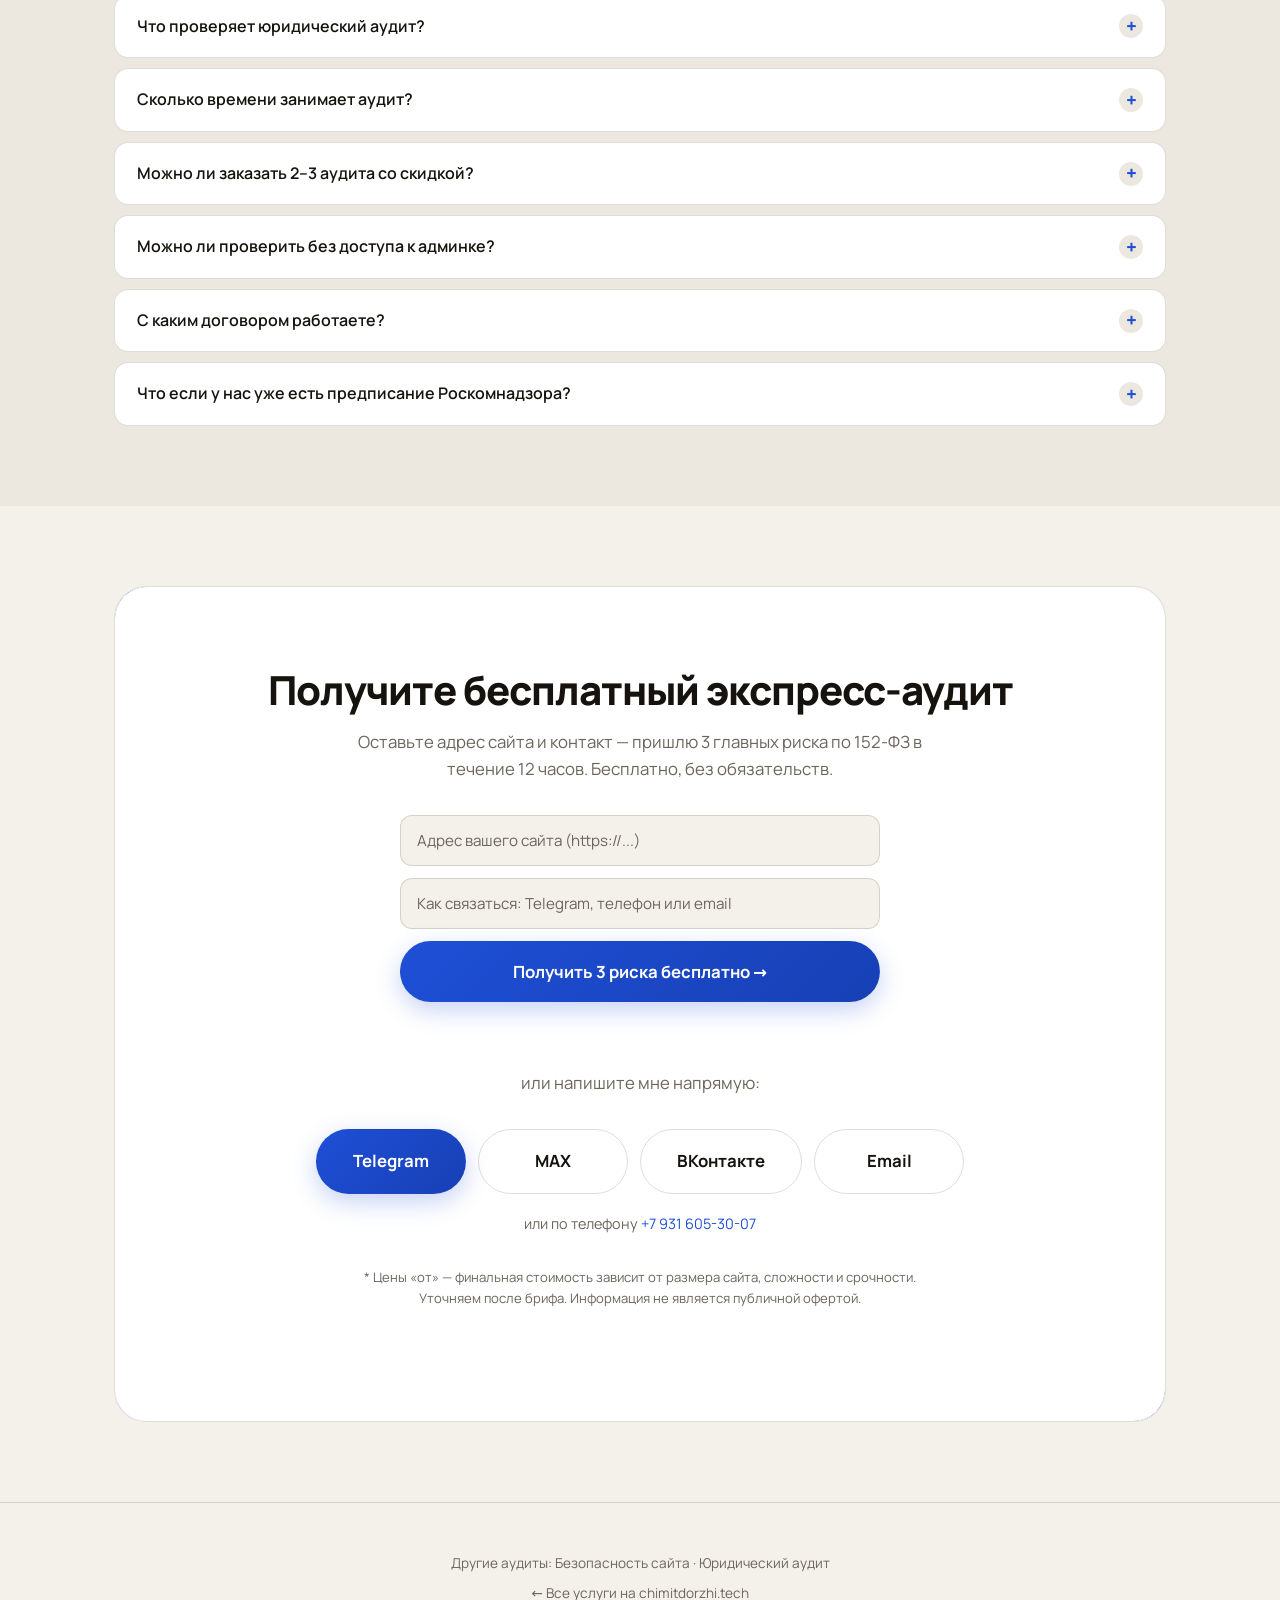
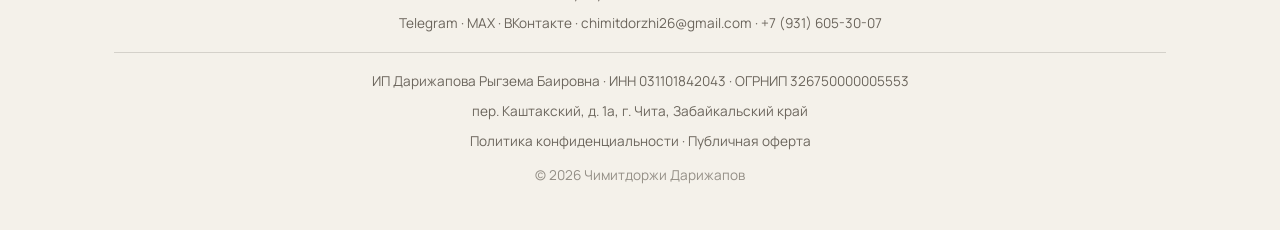
==== commit 943cccde: "feat(landing): ссылка «Все статьи» на блог в блоке эксперта, cache v11" ====
--- a/index.html
+++ b/index.html
@@ -28,7 +28,7 @@
     <link rel="icon" href="/favicon.svg" type="image/svg+xml">
 
     <link rel="preload" href="/assets/fonts/manrope-cyrillic.woff2" as="font" type="font/woff2" crossorigin>
-    <link rel="stylesheet" href="/style.css?v=10">
+    <link rel="stylesheet" href="/style.css?v=11">
 
     <script type="application/ld+json">
     {
@@ -469,6 +469,7 @@
                             <a href="https://chimitdorzhi.tech/blog/152-fz-izmeneniya-2027/" target="_blank" rel="noopener">Что меняется в 152-ФЗ</a>
                             <a href="https://chimitdorzhi.tech/blog/uvedomlenie-rkn-2026/" target="_blank" rel="noopener">Уведомление в Роскомнадзор</a>
                             <a href="https://chimitdorzhi.tech/blog/utechki-pd-24-chasa-2026/" target="_blank" rel="noopener">Утечка ПД: что делать за 24 часа</a>
+                            <a href="https://chimitdorzhi.tech/blog/" target="_blank" rel="noopener">Все статьи →</a>
                         </div>
                         <div class="expert-links-col">
                             <div class="expert-links-title">Готовые решения</div>
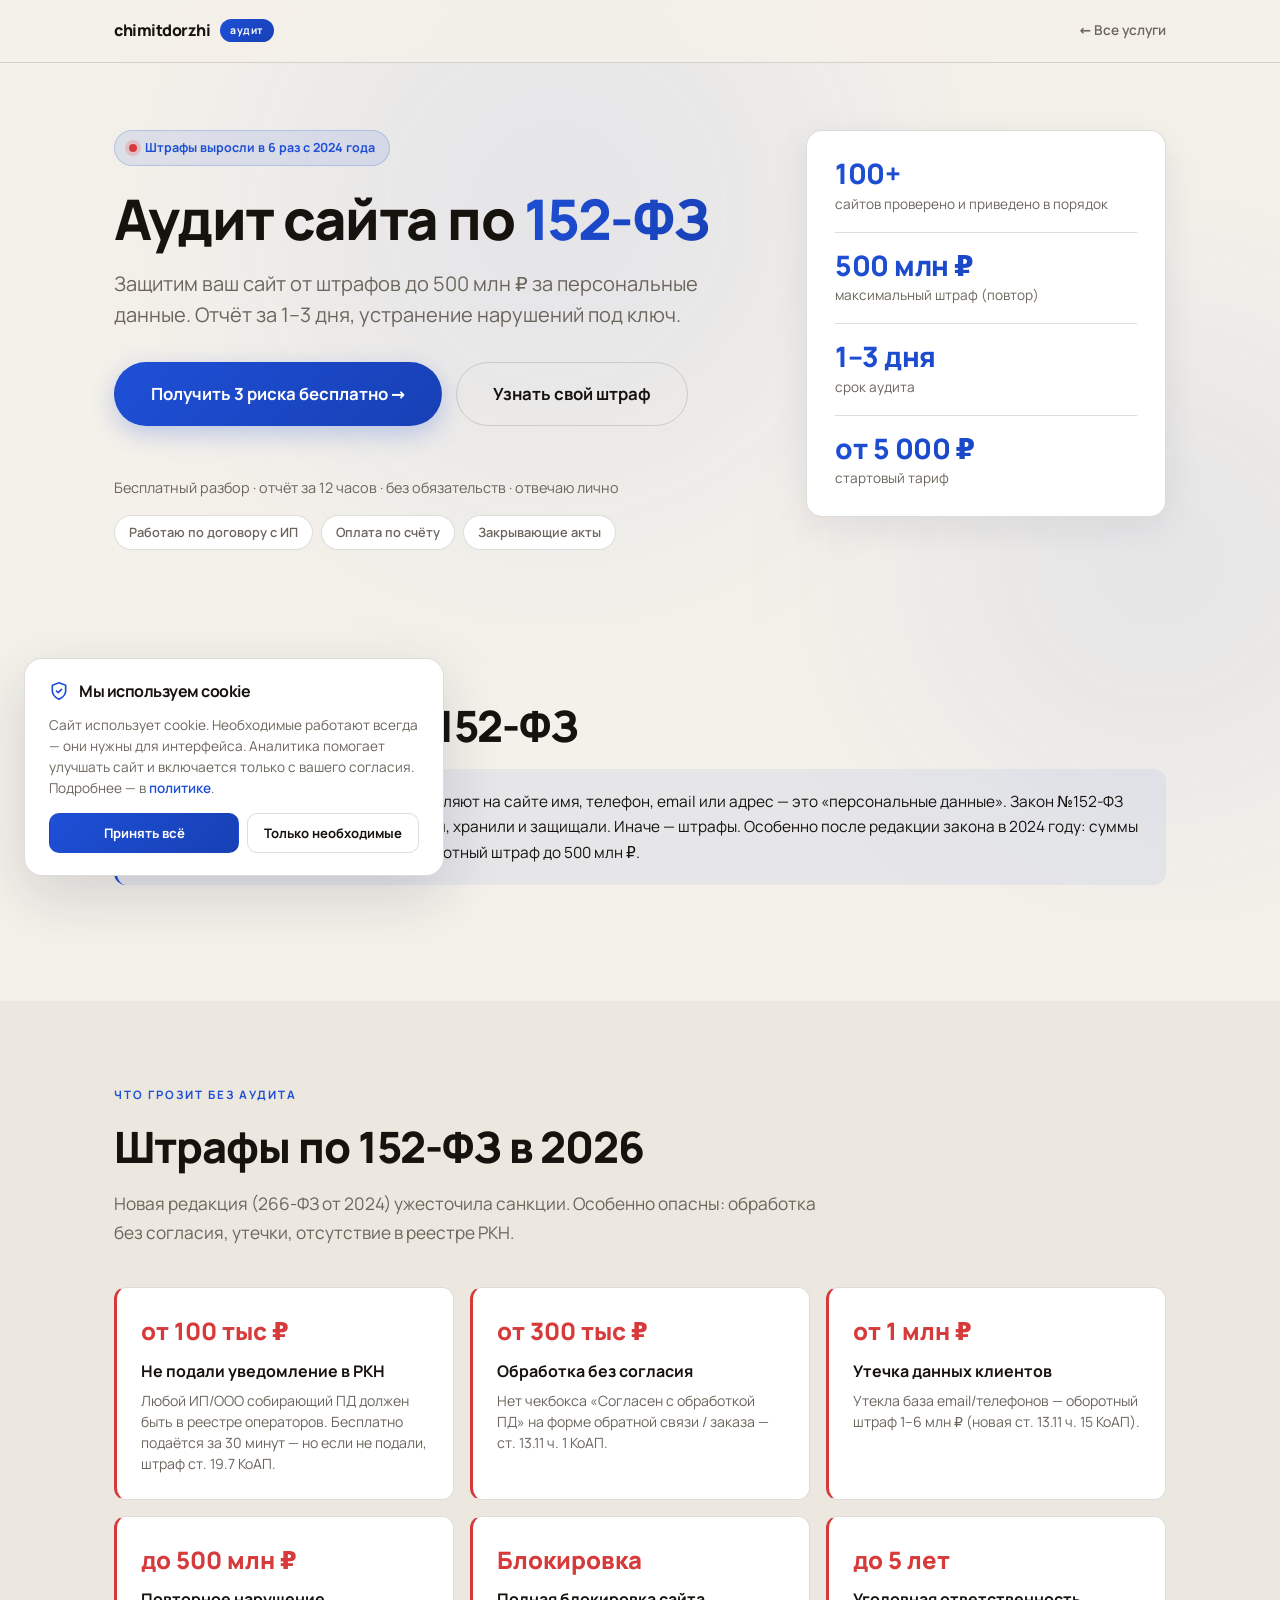
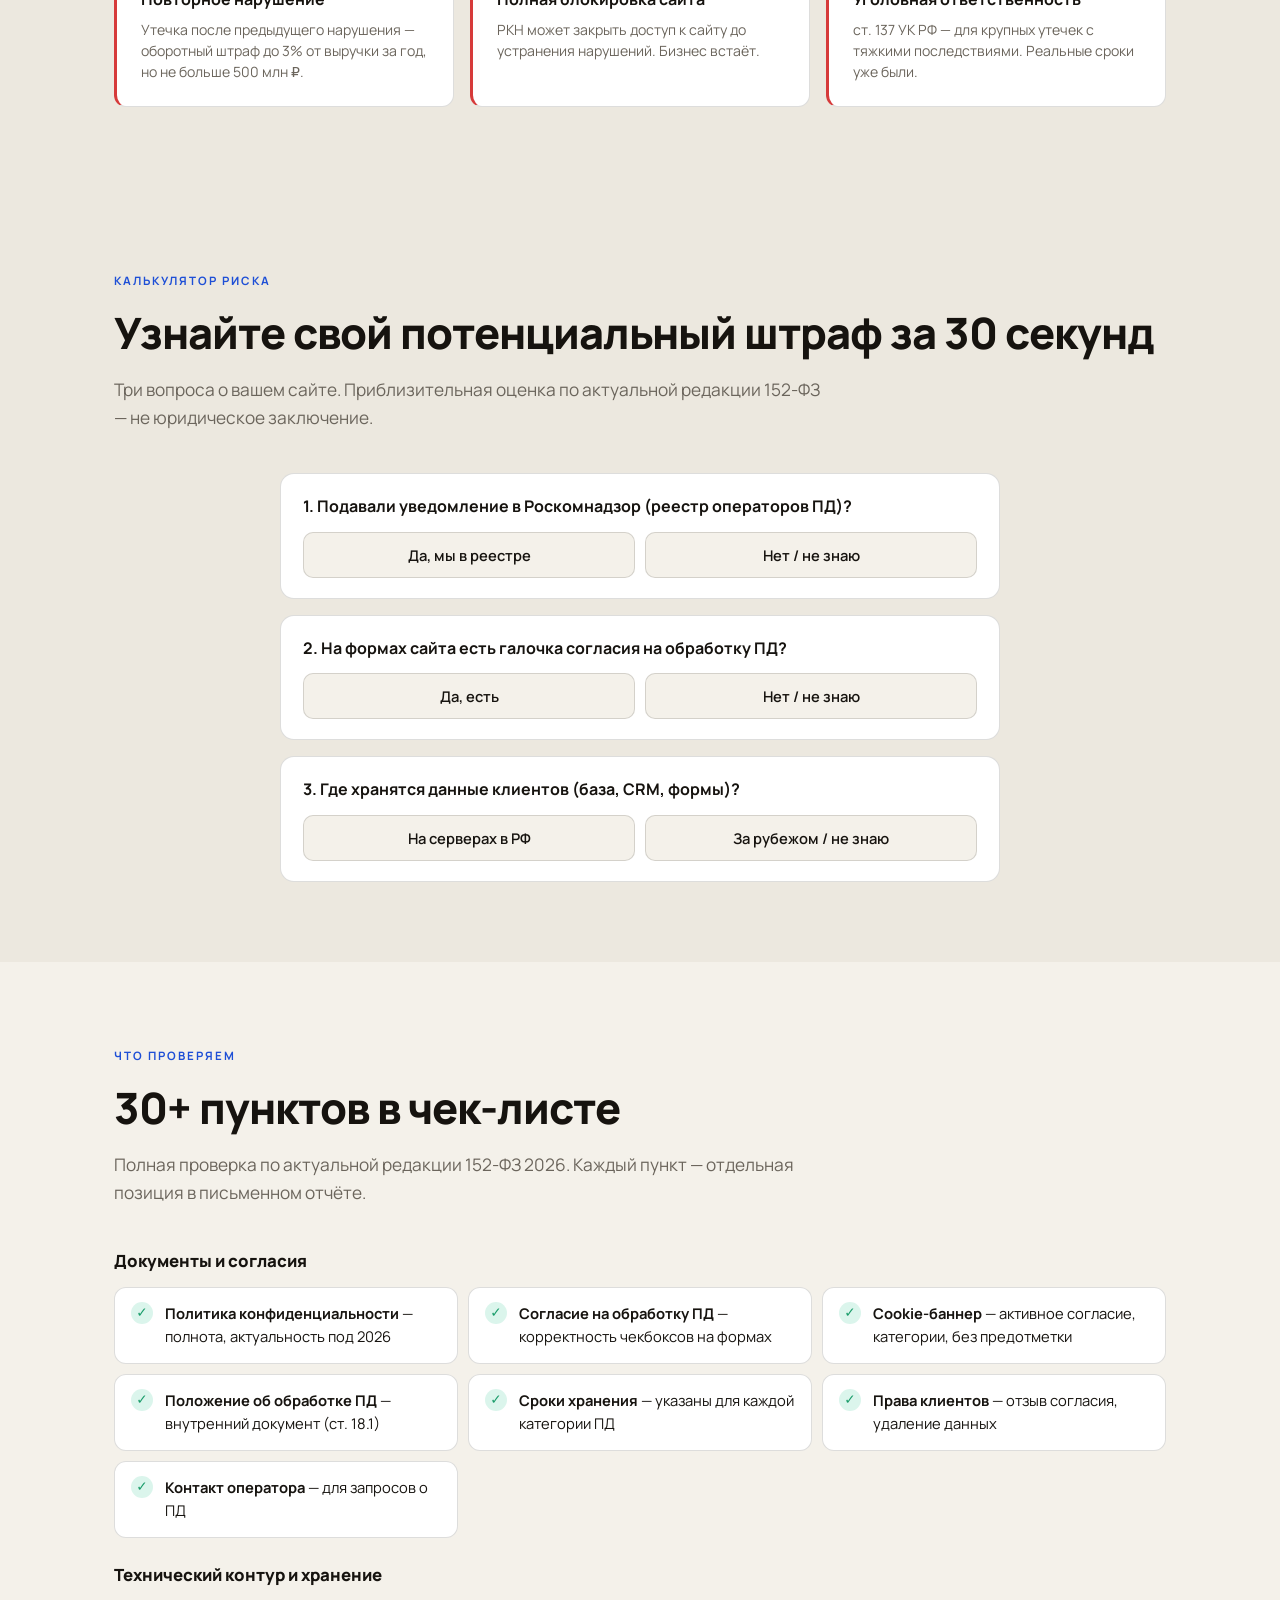
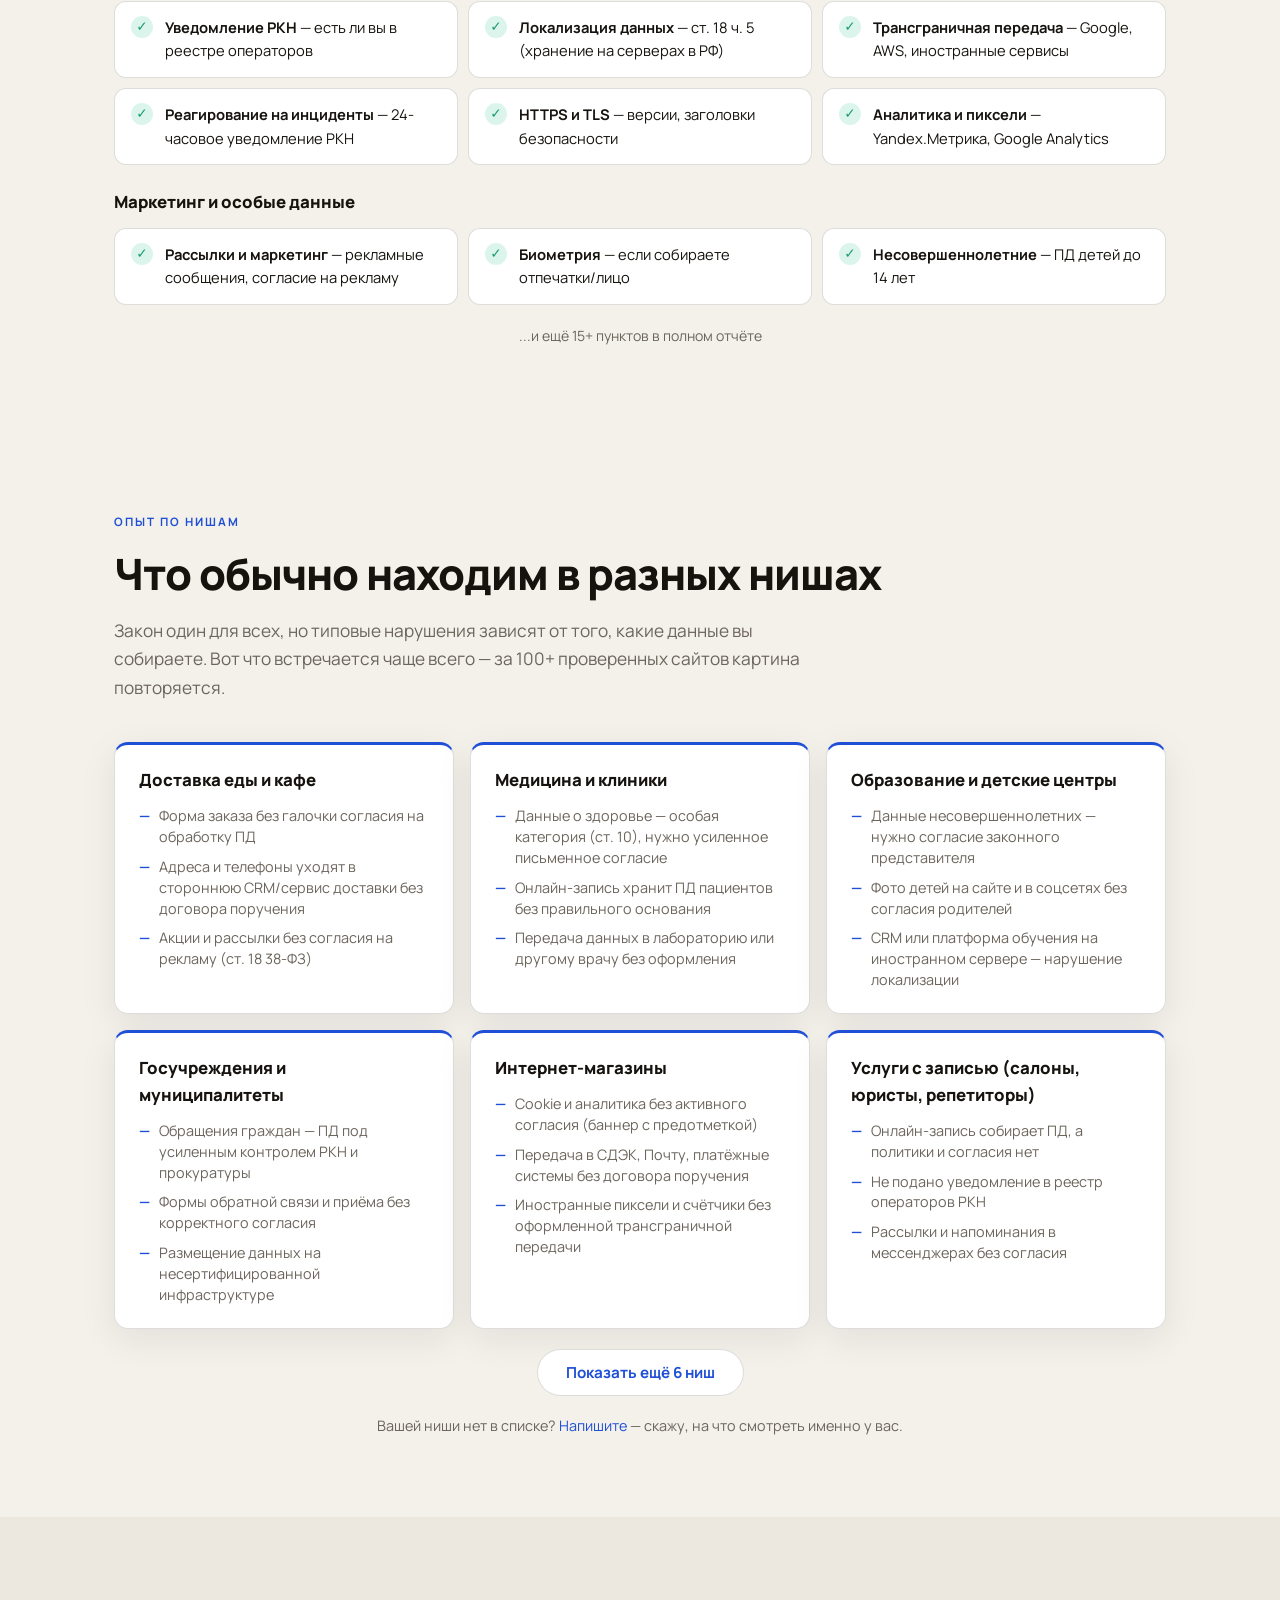
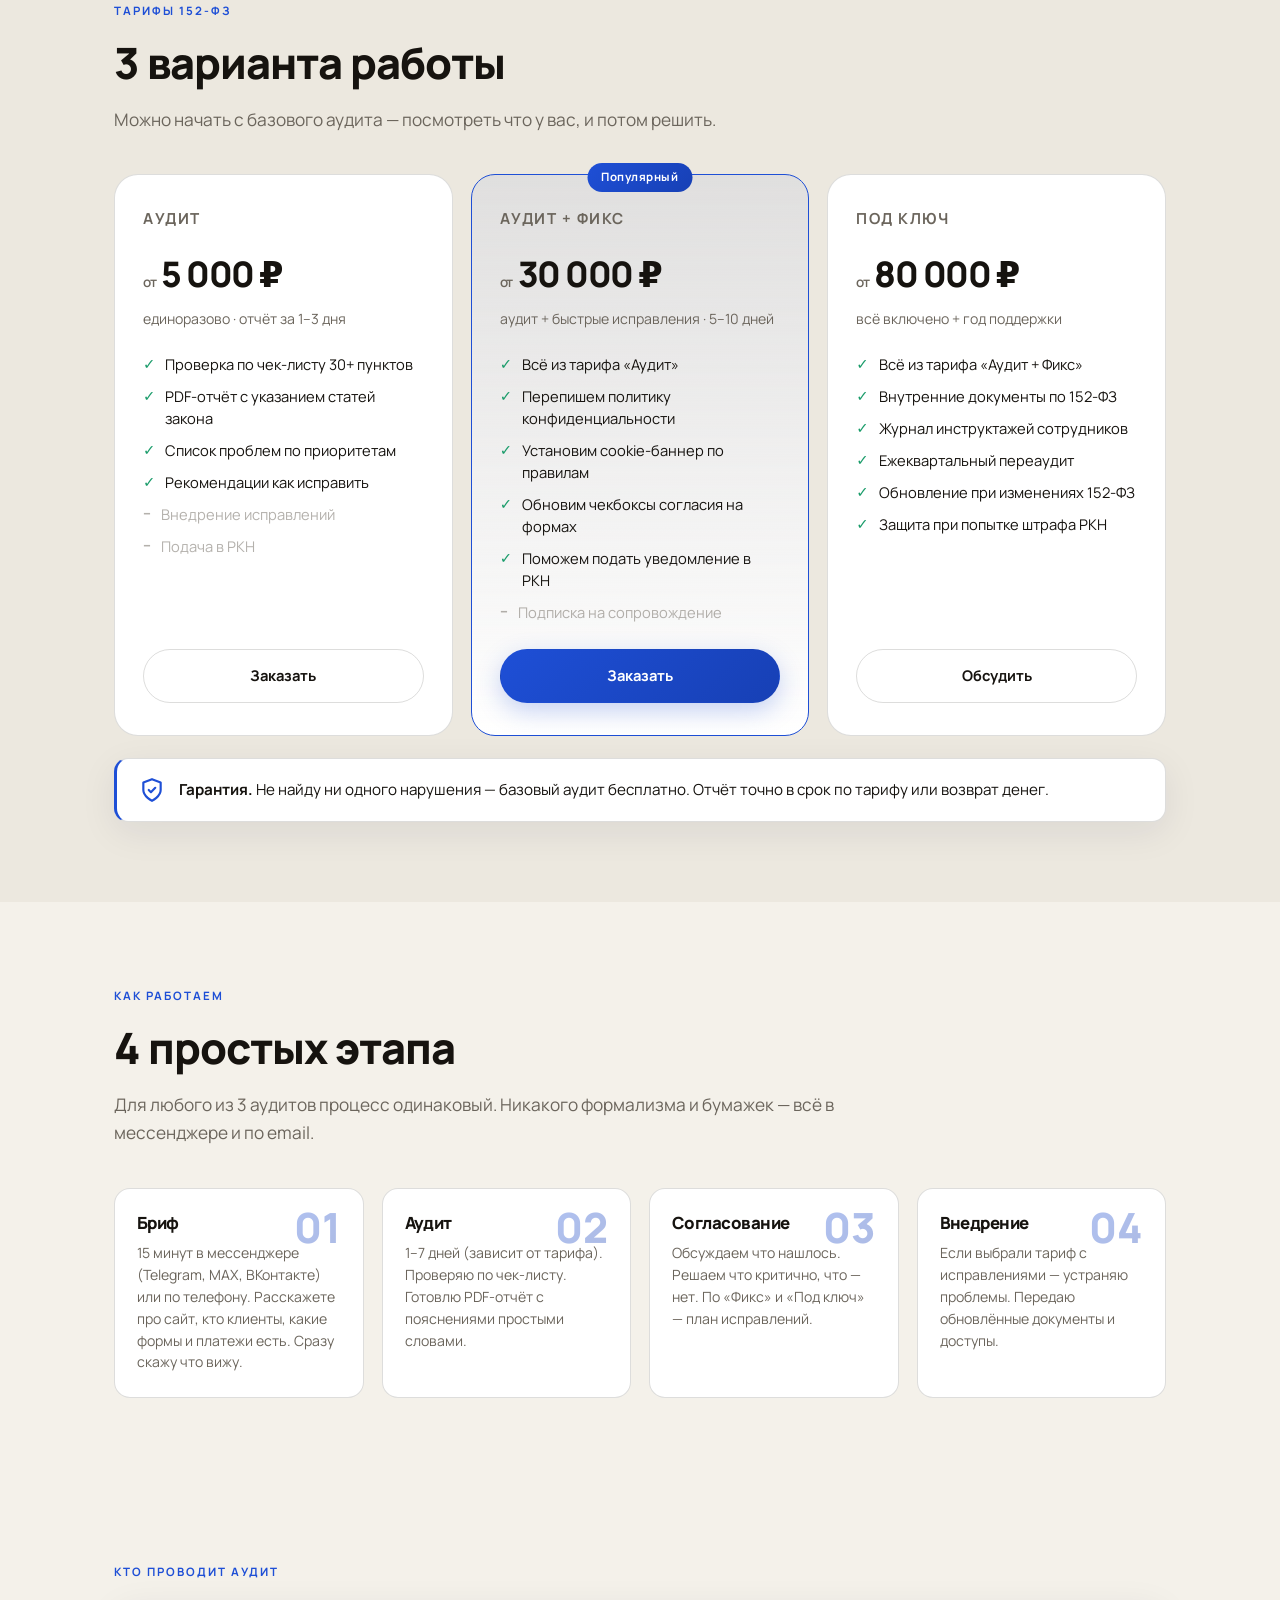
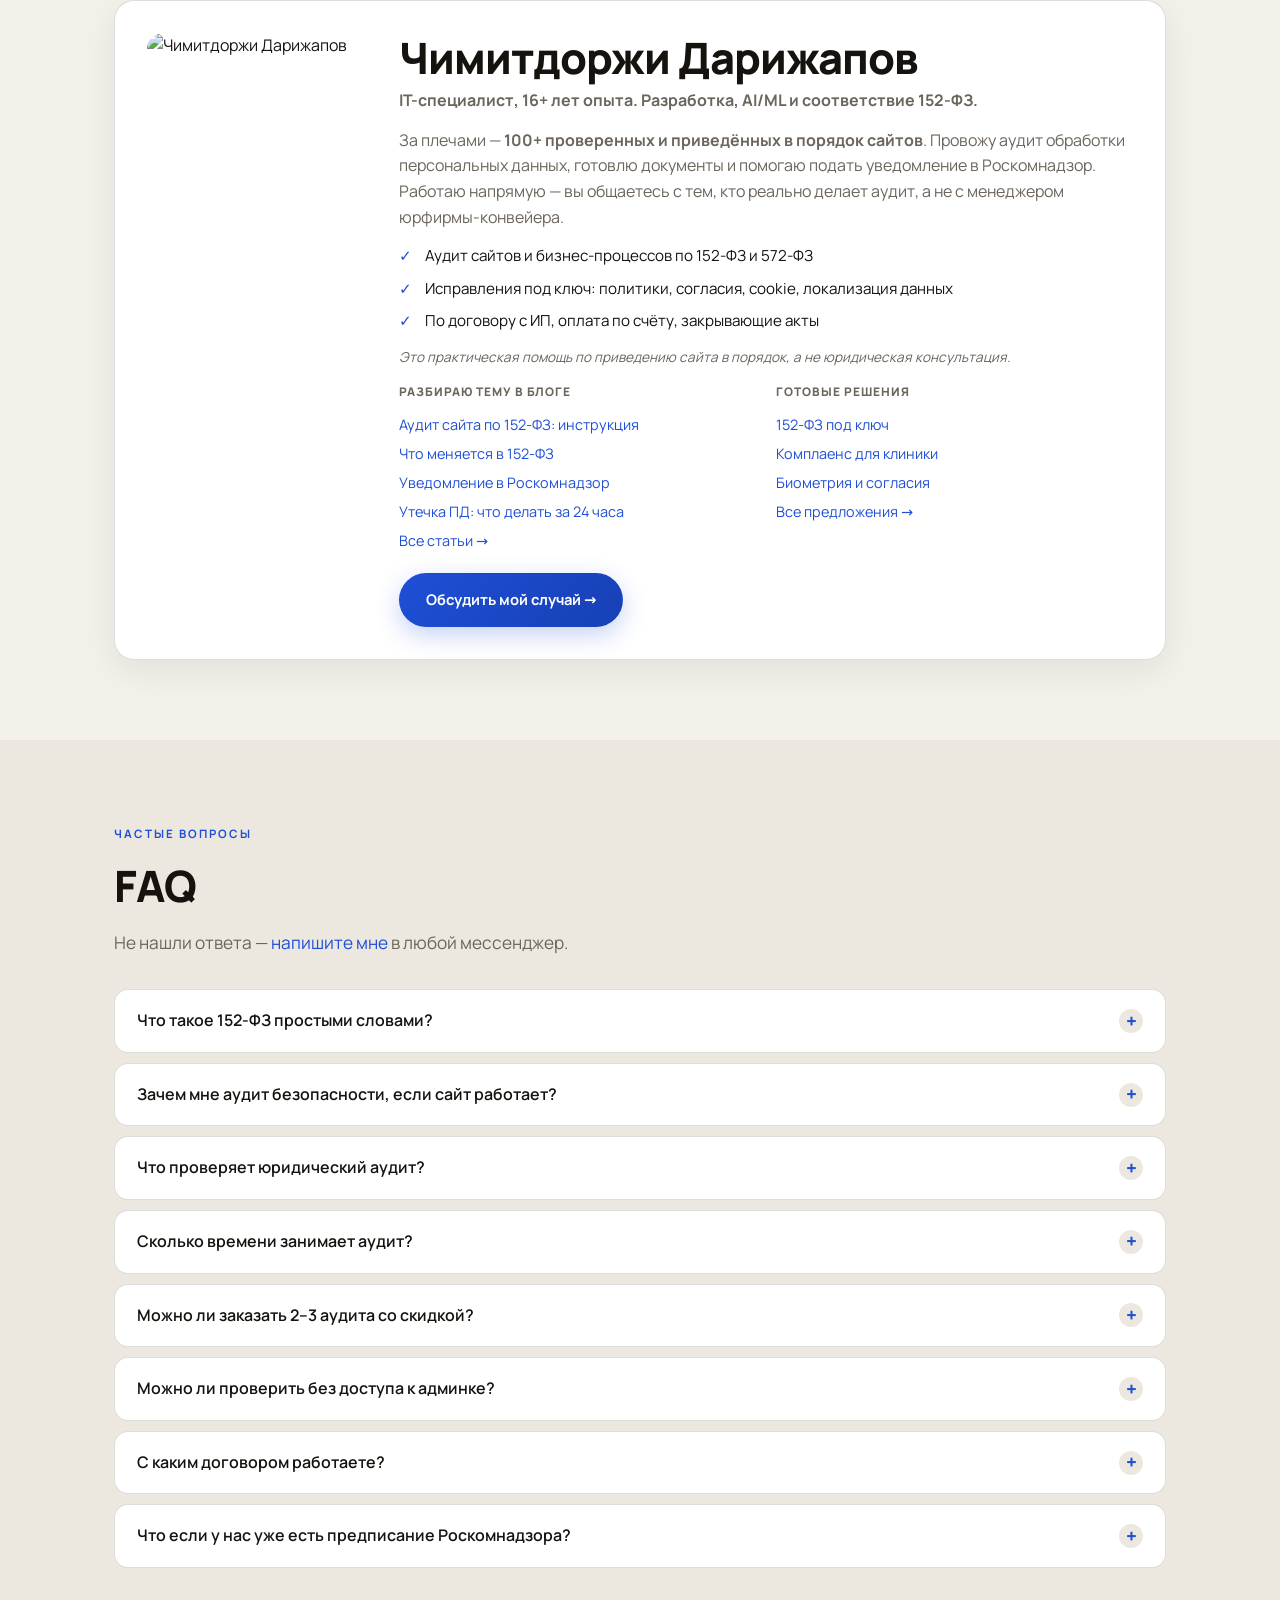
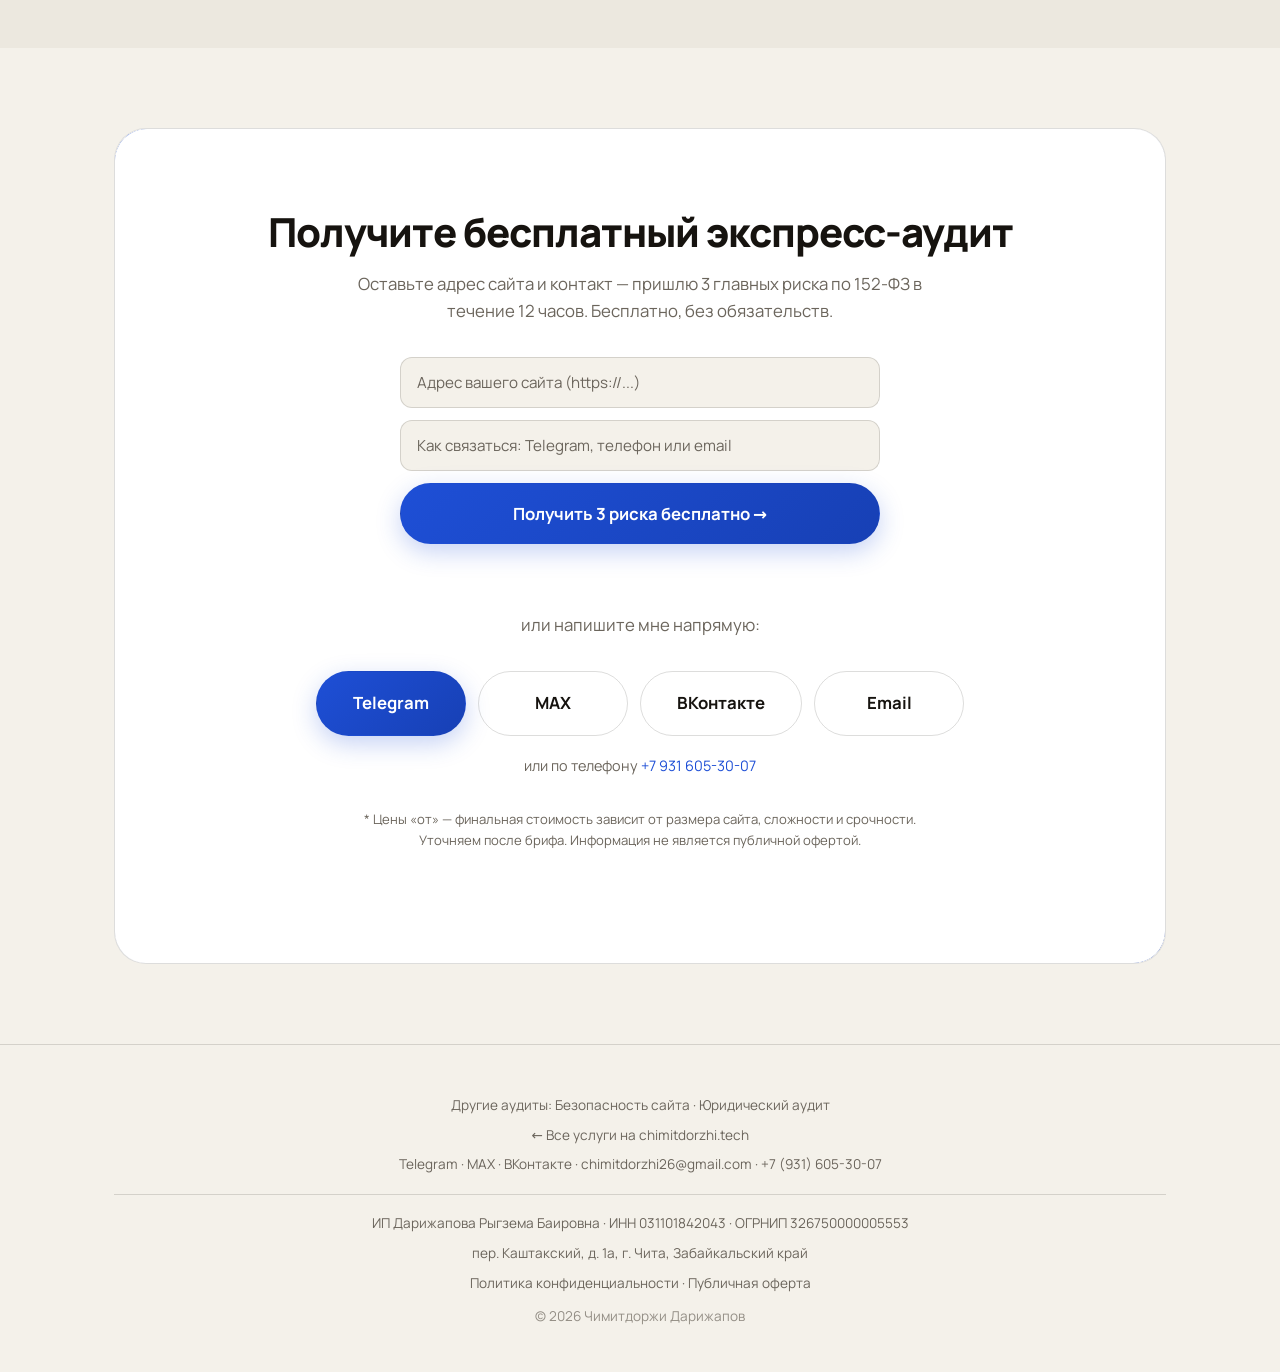
==== commit b67fd3ba: "feat(landing): ниши свёрнуты до 6 + кнопка «показать ещё 6», cache v13" ====
--- a/index.html
+++ b/index.html
@@ -28,7 +28,7 @@
     <link rel="icon" href="/favicon.svg" type="image/svg+xml">
 
     <link rel="preload" href="/assets/fonts/manrope-cyrillic.woff2" as="font" type="font/woff2" crossorigin>
-    <link rel="stylesheet" href="/style.css?v=11">
+    <link rel="stylesheet" href="/style.css?v=13">
 
     <script type="application/ld+json">
     {
@@ -310,7 +310,7 @@
                         <li>Рассылки и напоминания в мессенджерах без согласия</li>
                     </ul>
                 </div>
-                <div class="niche-card">
+                <div class="niche-card niche-extra">
                     <div class="niche-title">Фитнес-клубы и спортшколы</div>
                     <ul>
                         <li>Вход по лицу или отпечатку — это биометрия: нужны ЕБС и отдельное согласие</li>
@@ -318,7 +318,7 @@
                         <li>Абонементы и заморозки хранят ПД без основания и сроков</li>
                     </ul>
                 </div>
-                <div class="niche-card">
+                <div class="niche-card niche-extra">
                     <div class="niche-title">Туризм: турагентства и отели</div>
                     <ul>
                         <li>Сканы паспортов лежат в почте и мессенджерах без защиты</li>
@@ -326,7 +326,7 @@
                         <li>Рассылки горящих туров без согласия на рекламу</li>
                     </ul>
                 </div>
-                <div class="niche-card">
+                <div class="niche-card niche-extra">
                     <div class="niche-title">Недвижимость: агентства и застройщики</div>
                     <ul>
                         <li>Паспорта и копии документов уходят в банк под ипотеку без оформления</li>
@@ -334,7 +334,7 @@
                         <li>Базы клиентов в Excel и CRM без защиты и сроков хранения</li>
                     </ul>
                 </div>
-                <div class="niche-card">
+                <div class="niche-card niche-extra">
                     <div class="niche-title">HR, рекрутинг, подбор персонала</div>
                     <ul>
                         <li>Резюме соискателей — масса ПД, часто без согласия на обработку</li>
@@ -342,7 +342,7 @@
                         <li>Передача анкет заказчику без оформления поручения</li>
                     </ul>
                 </div>
-                <div class="niche-card">
+                <div class="niche-card niche-extra">
                     <div class="niche-title">Автошколы и автосервисы</div>
                     <ul>
                         <li>Данные учеников передаются в ГИБДД без корректного основания</li>
@@ -350,7 +350,7 @@
                         <li>Нет уведомления в реестр операторов РКН</li>
                     </ul>
                 </div>
-                <div class="niche-card">
+                <div class="niche-card niche-extra">
                     <div class="niche-title">ЖКХ: УК, ТСЖ и СНТ</div>
                     <ul>
                         <li>Публикация списков должников с ФИО и адресами — частое нарушение</li>
@@ -359,7 +359,9 @@
                     </ul>
                 </div>
             </div>
-            <p style="text-align:center;color:var(--text-secondary);font-size:0.9rem;margin-top:24px;">Вашей ниши нет в списке? <a href="#contact">Напишите</a> — скажу, на что смотреть именно у вас.</p>
+            <div class="niche-more-wrap"><button type="button" class="niche-more" id="nicheMore">Показать ещё 6 ниш</button></div>
+            <p style="text-align:center;color:var(--text-secondary);font-size:0.9rem;margin-top:18px;">Вашей ниши нет в списке? <a href="#contact">Напишите</a> — скажу, на что смотреть именно у вас.</p>
+            <script>(function(){var b=document.getElementById('nicheMore');if(!b)return;b.addEventListener('click',function(){var g=document.querySelector('.niche-grid');if(g)g.classList.add('expanded');b.parentNode.style.display='none';});})();</script>
         </div>
     </section>
 
--- a/style.css
+++ b/style.css
@@ -913,7 +913,13 @@
 .expert-points li { position: relative; padding-left: 26px; color: var(--text); font-size: 0.95rem; }
 .expert-points li::before { content: '✓'; position: absolute; left: 0; color: var(--accent); font-weight: 800; }
 .expert-note { font-size: 0.85rem; font-style: italic; }
-@media (max-width: 700px) { .expert { grid-template-columns: 1fr; padding: 24px; } .expert-photo { width: 150px; height: 190px; } }
+@media (max-width: 700px) {
+  .expert { grid-template-columns: 1fr; padding: 24px; text-align: center; }
+  .expert-photo { width: 180px; height: 230px; margin: 0 auto; }
+  .expert-body > p, .expert-note { text-align: left; }
+  .expert-points { text-align: left; max-width: 360px; margin: 0 auto 14px; }
+  .expert-links { text-align: left; }
+}
 
 /* Калькулятор риска штрафа */
 .calc { max-width: 720px; margin: 0 auto; display: flex; flex-direction: column; gap: 16px; }
@@ -967,3 +973,10 @@
 .expert-links-col a { display: block; font-size: 0.9rem; padding: 3px 0; color: var(--accent); }
 .expert-links-col a:hover { color: var(--accent-hover); text-decoration: underline; }
 @media (max-width: 700px) { .expert-links { grid-template-columns: 1fr; gap: 14px; } }
+
+/* Сворачивание ниш (показать ещё) */
+.niche-extra { display: none; }
+.niche-grid.expanded .niche-extra { display: block; }
+.niche-more-wrap { text-align: center; margin-top: 20px; }
+.niche-more { padding: 12px 28px; border-radius: 100px; border: 1px solid var(--border); background: var(--bg-card); color: var(--accent); font-family: inherit; font-size: 0.95rem; font-weight: 700; cursor: pointer; transition: all 0.2s; }
+.niche-more:hover { border-color: var(--accent); background: var(--bg-card-hover); }
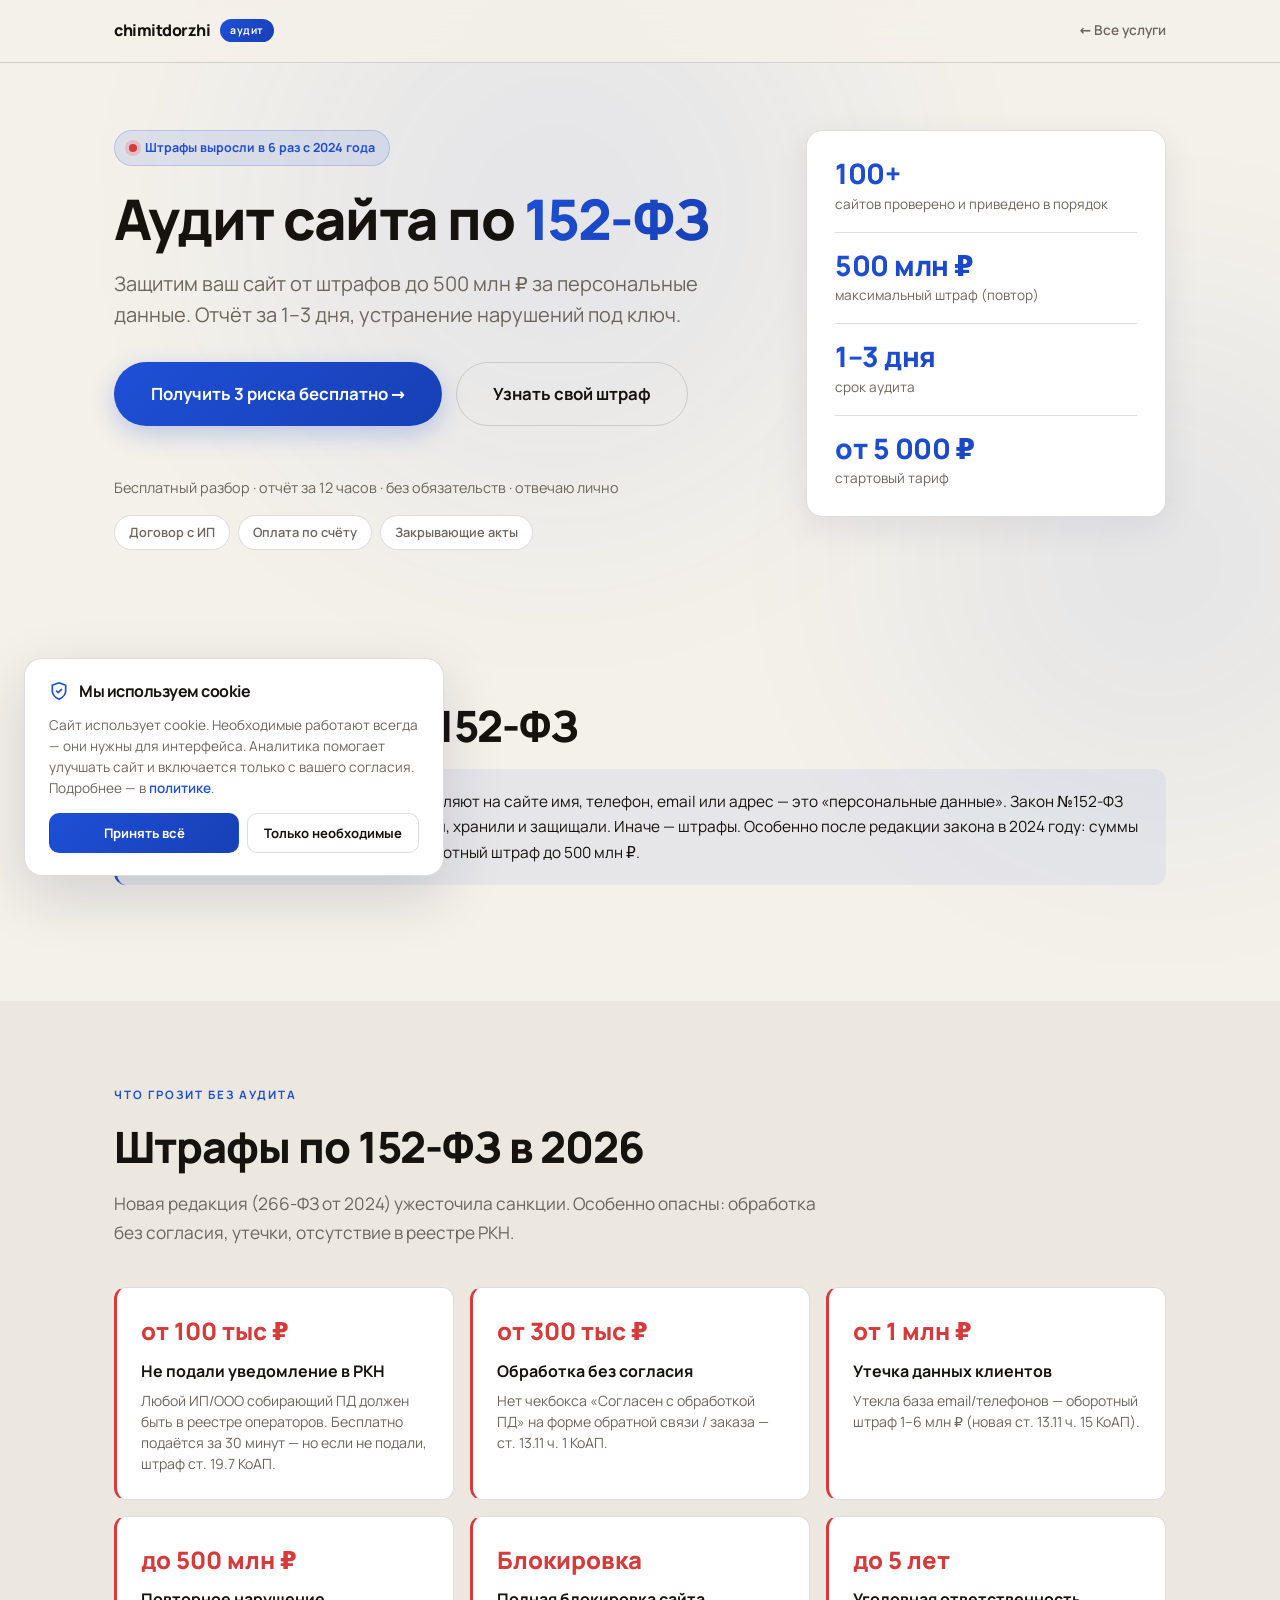
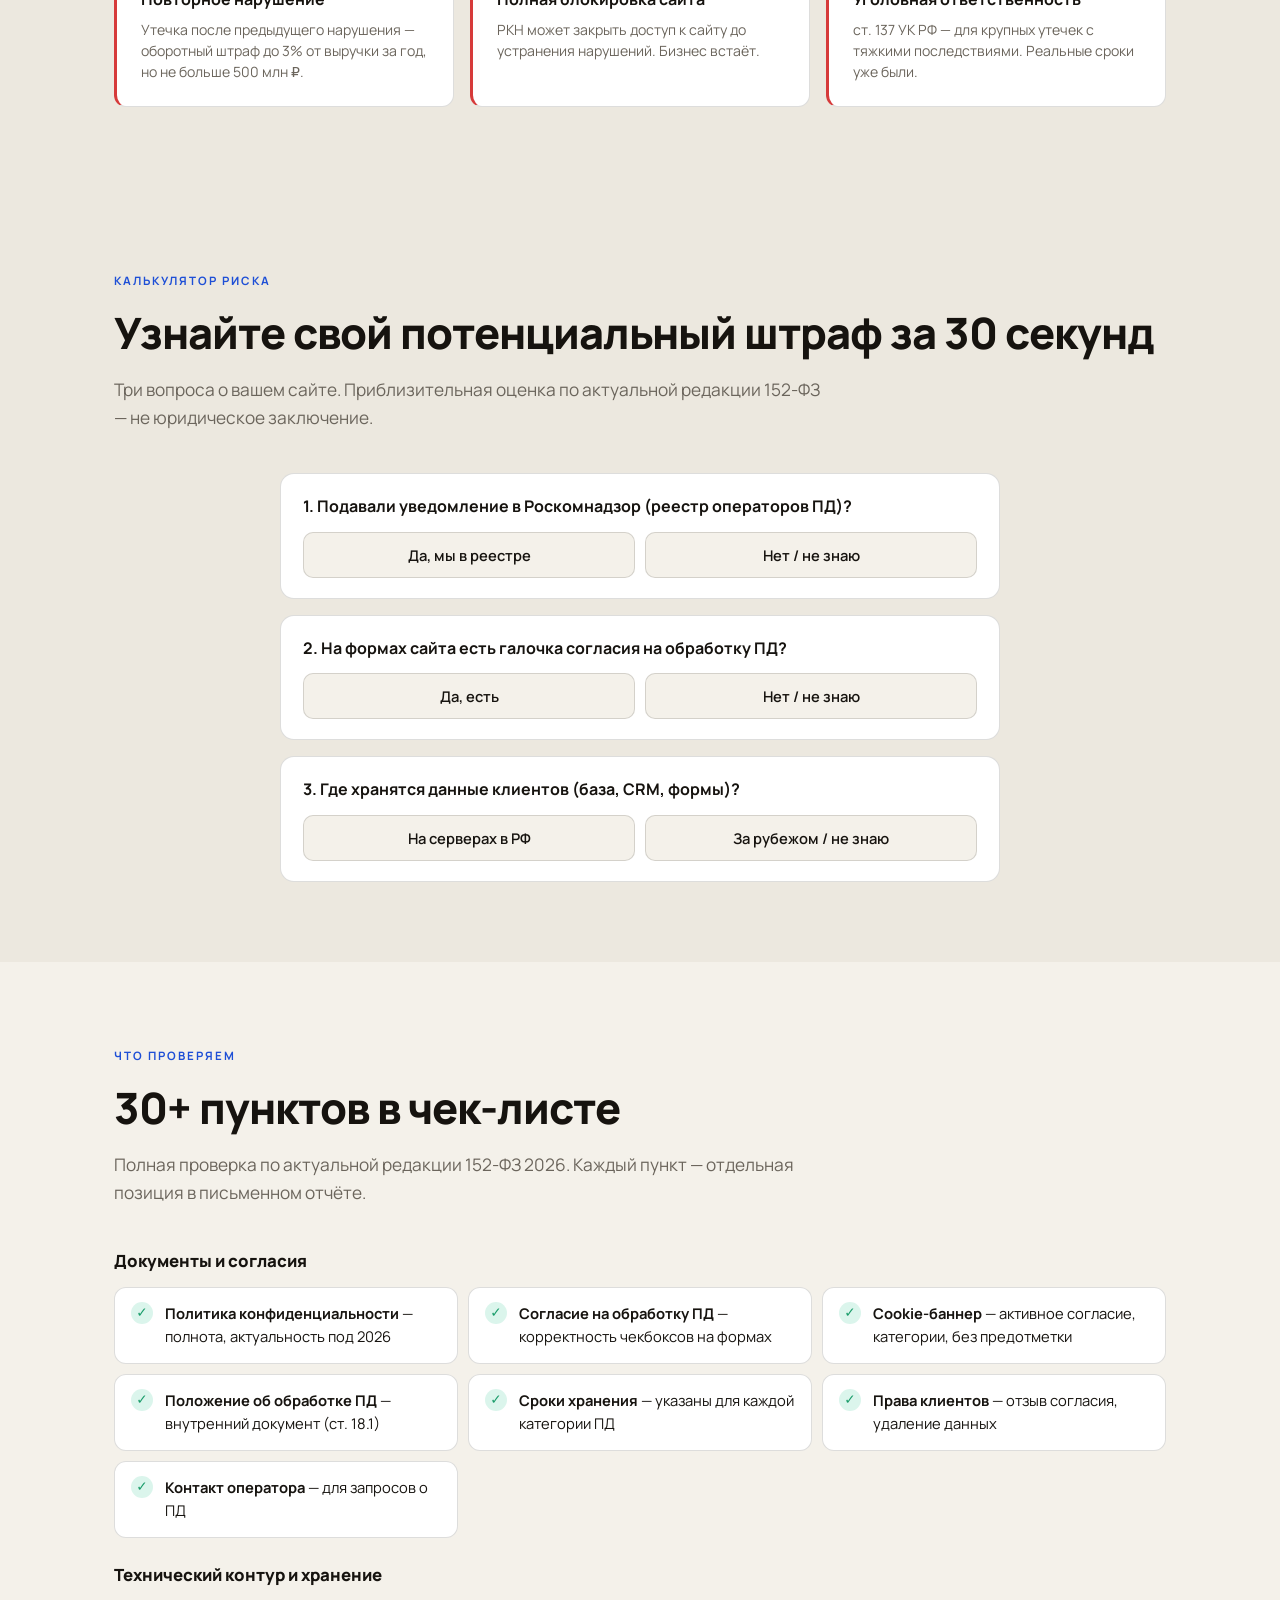
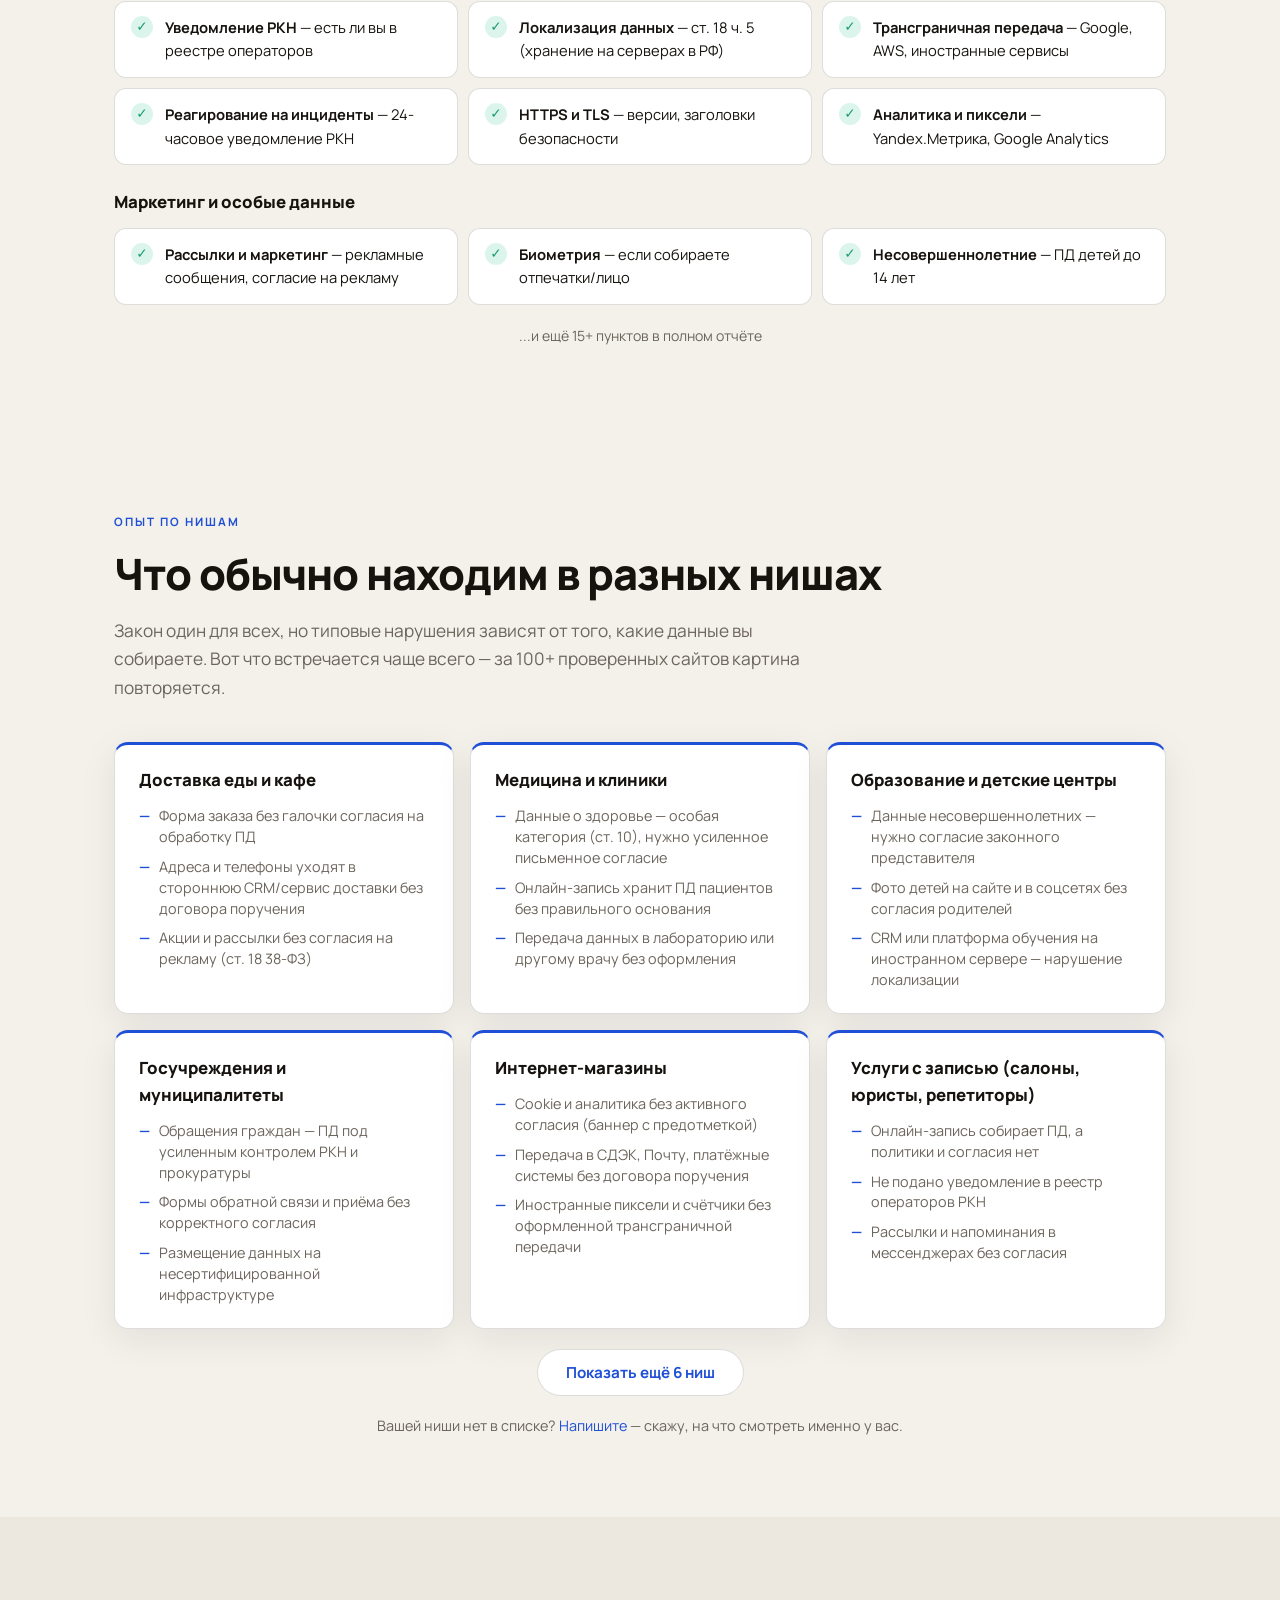
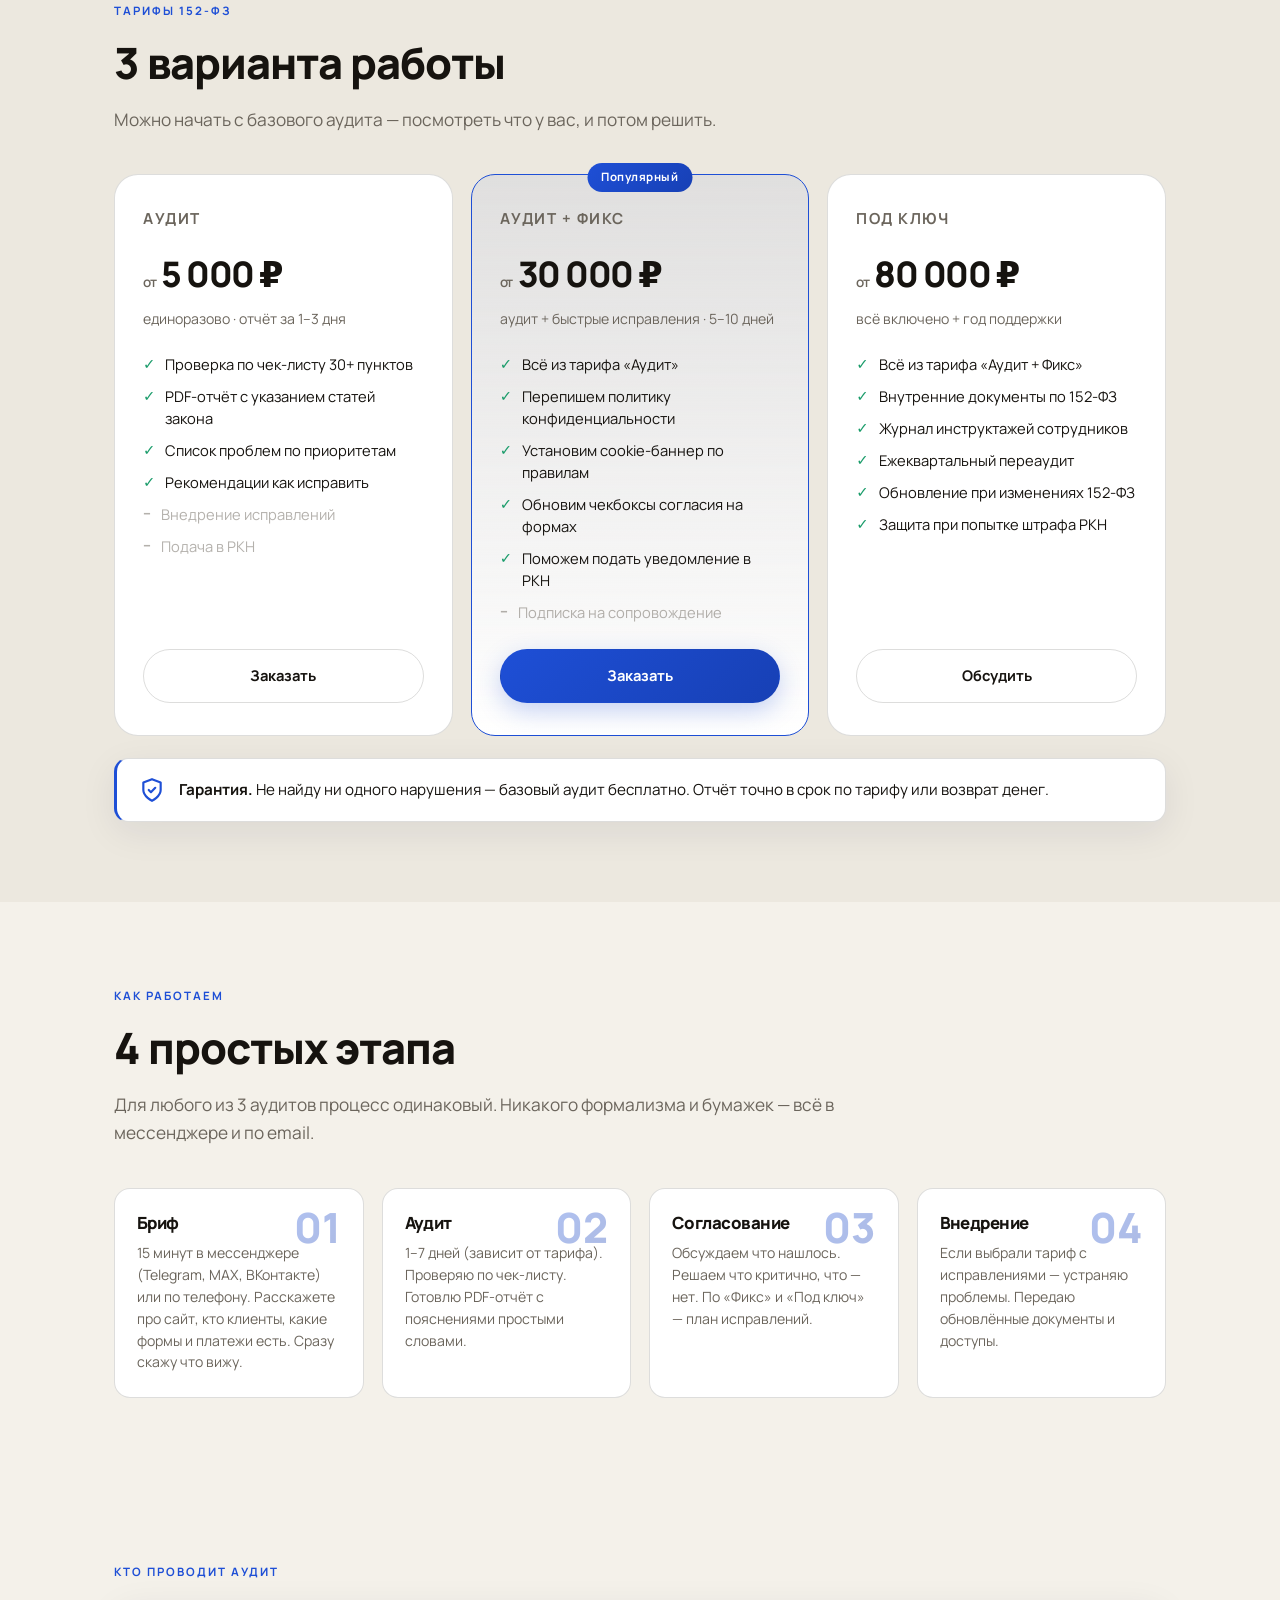
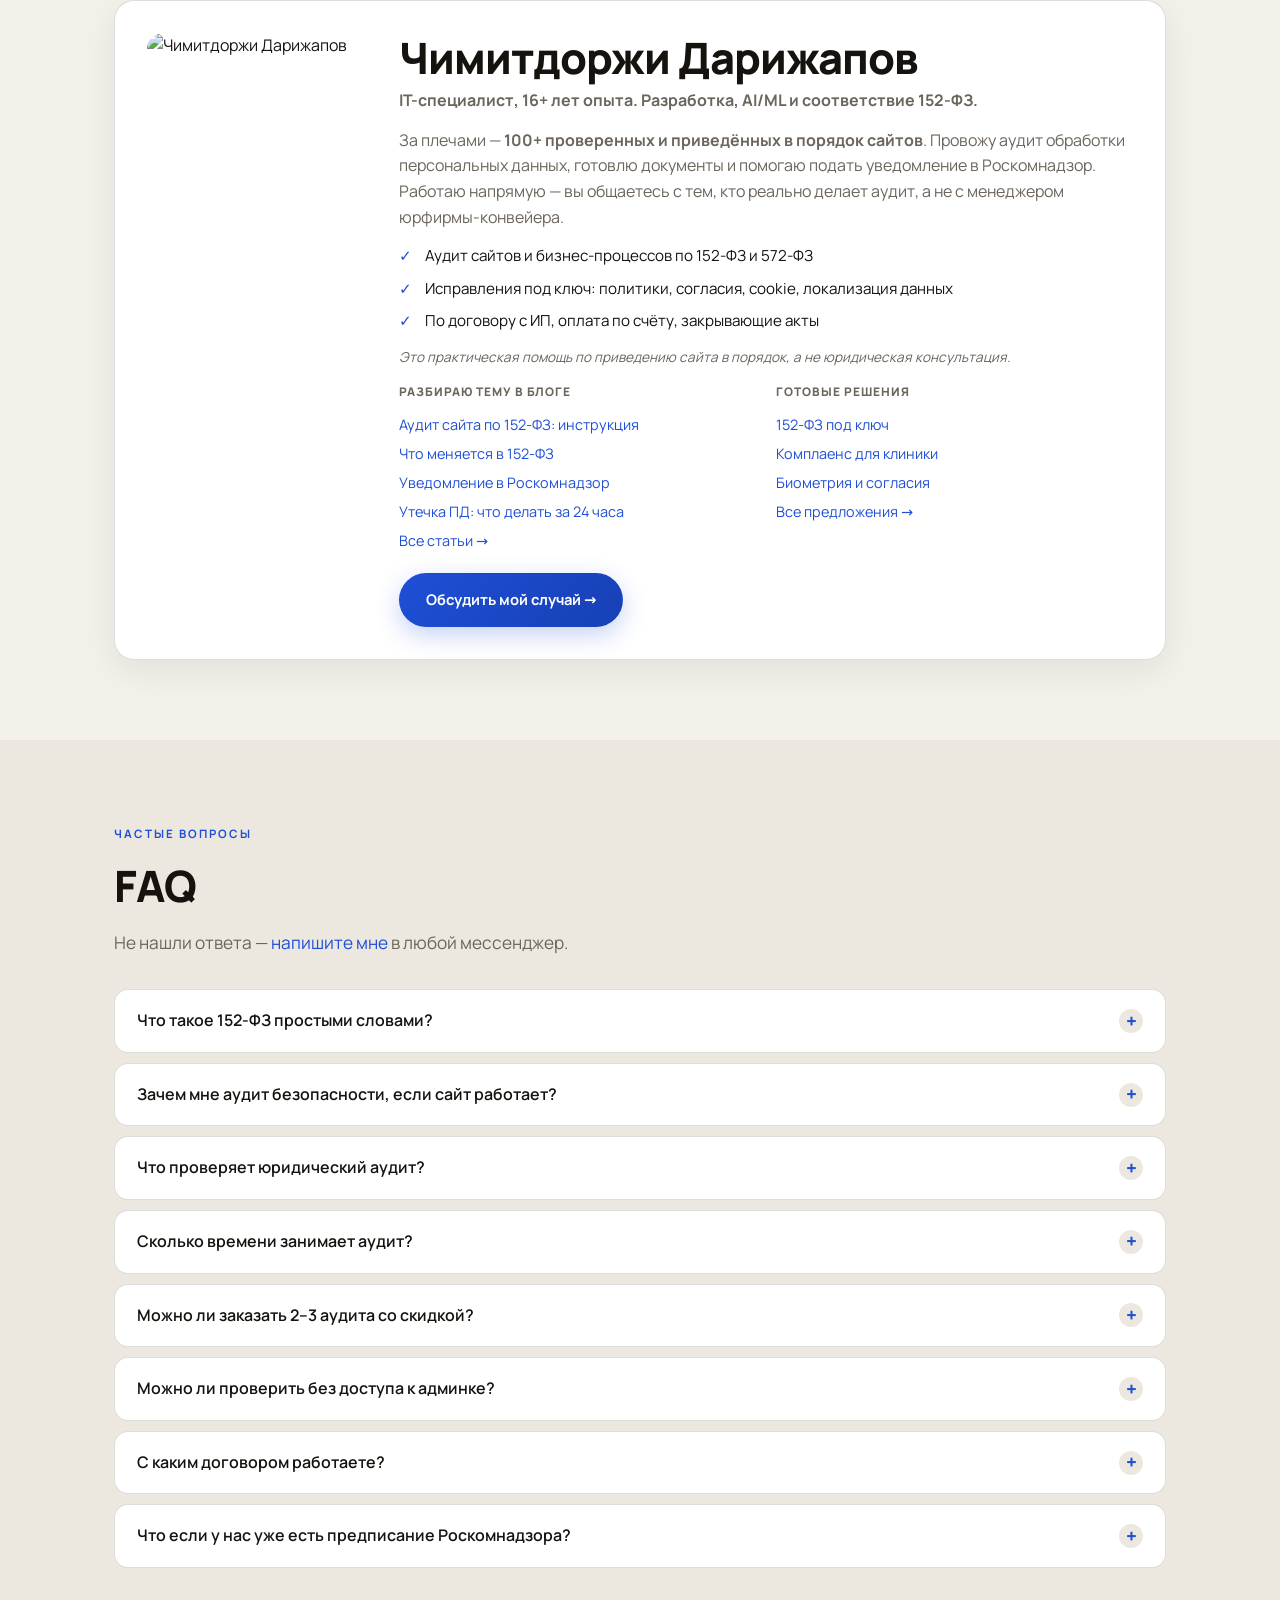
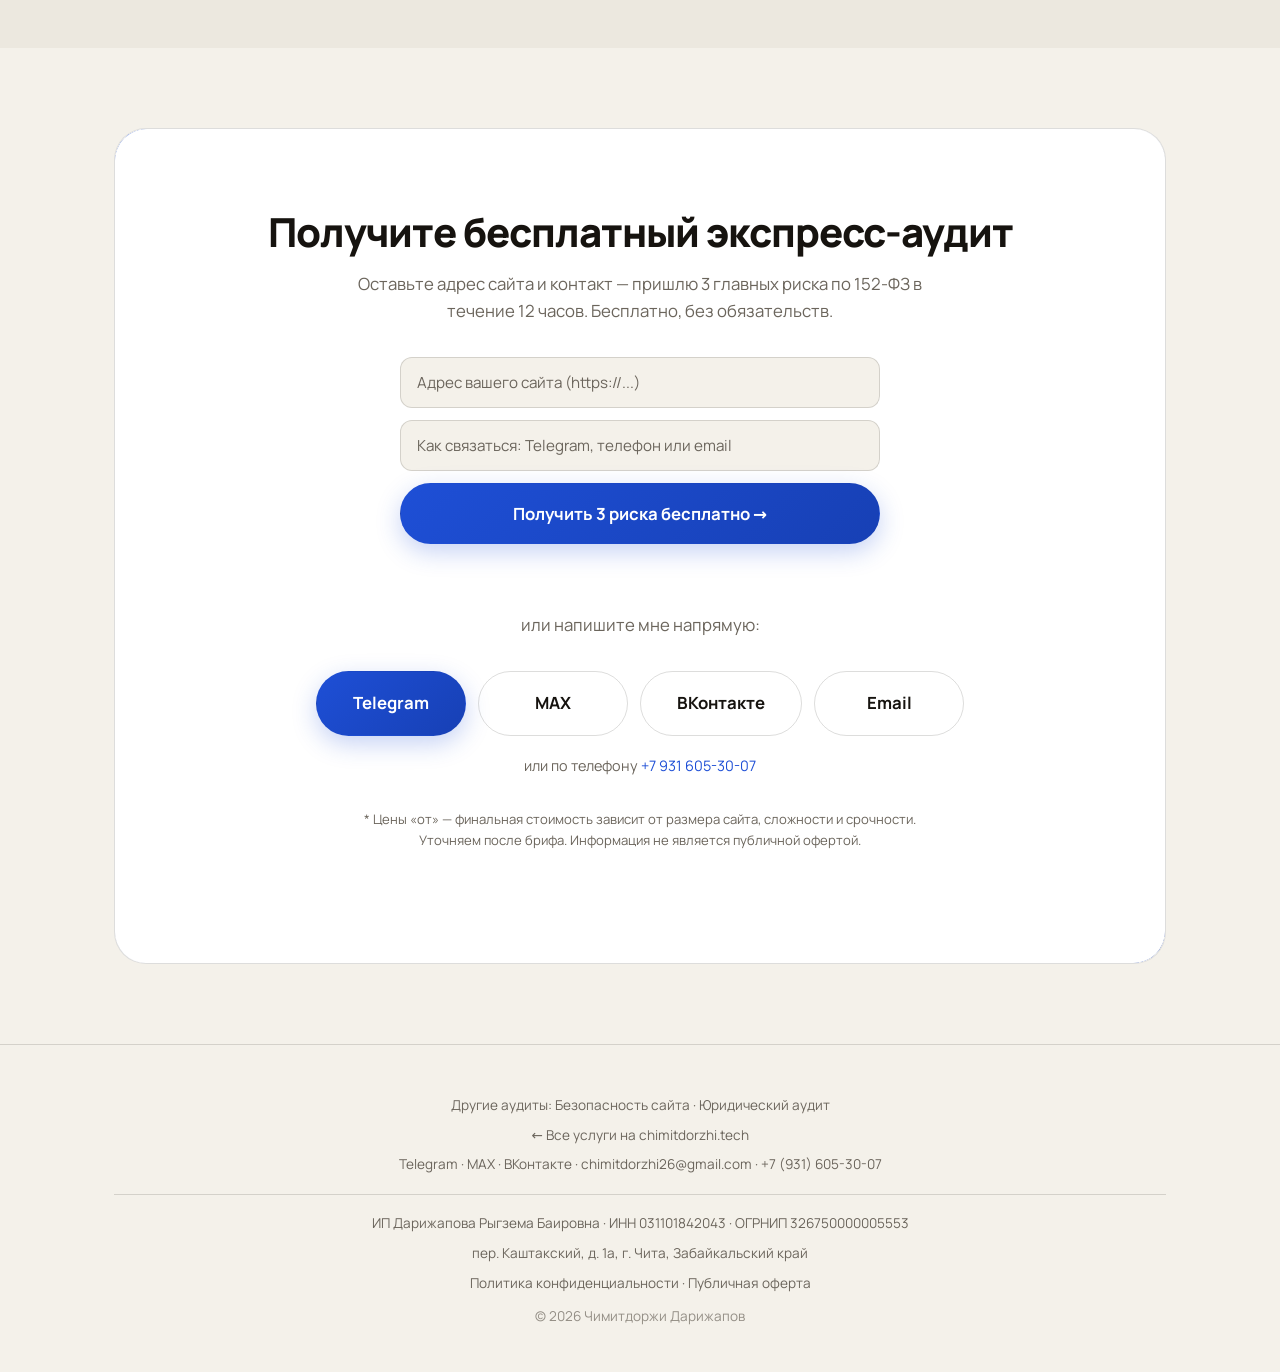
==== commit bd7a4a0b: "fix(landing): больше воздуха над карточкой цифр на мобильном + короче бейдж «Договор с ИП», cache v1" ====
--- a/index.html
+++ b/index.html
@@ -28,7 +28,7 @@
     <link rel="icon" href="/favicon.svg" type="image/svg+xml">
 
     <link rel="preload" href="/assets/fonts/manrope-cyrillic.woff2" as="font" type="font/woff2" crossorigin>
-    <link rel="stylesheet" href="/style.css?v=13">
+    <link rel="stylesheet" href="/style.css?v=14">
 
     <script type="application/ld+json">
     {
@@ -101,7 +101,7 @@
                 </div>
                 <p class="hero-microtrust">Бесплатный разбор · отчёт за 12 часов · без обязательств · отвечаю лично</p>
                 <div class="trust-badges">
-                    <span class="trust-badge">Работаю по договору с ИП</span>
+                    <span class="trust-badge">Договор с ИП</span>
                     <span class="trust-badge">Оплата по счёту</span>
                     <span class="trust-badge">Закрывающие акты</span>
                 </div>
--- a/style.css
+++ b/style.css
@@ -287,8 +287,9 @@
 @media (max-width: 900px) {
     .hero-grid {
         grid-template-columns: 1fr;
-        gap: 32px;
+        gap: 44px;
     }
+    .trust-badges { margin-bottom: 4px; }
     .hero-stats-card {
         position: static;
         display: grid;
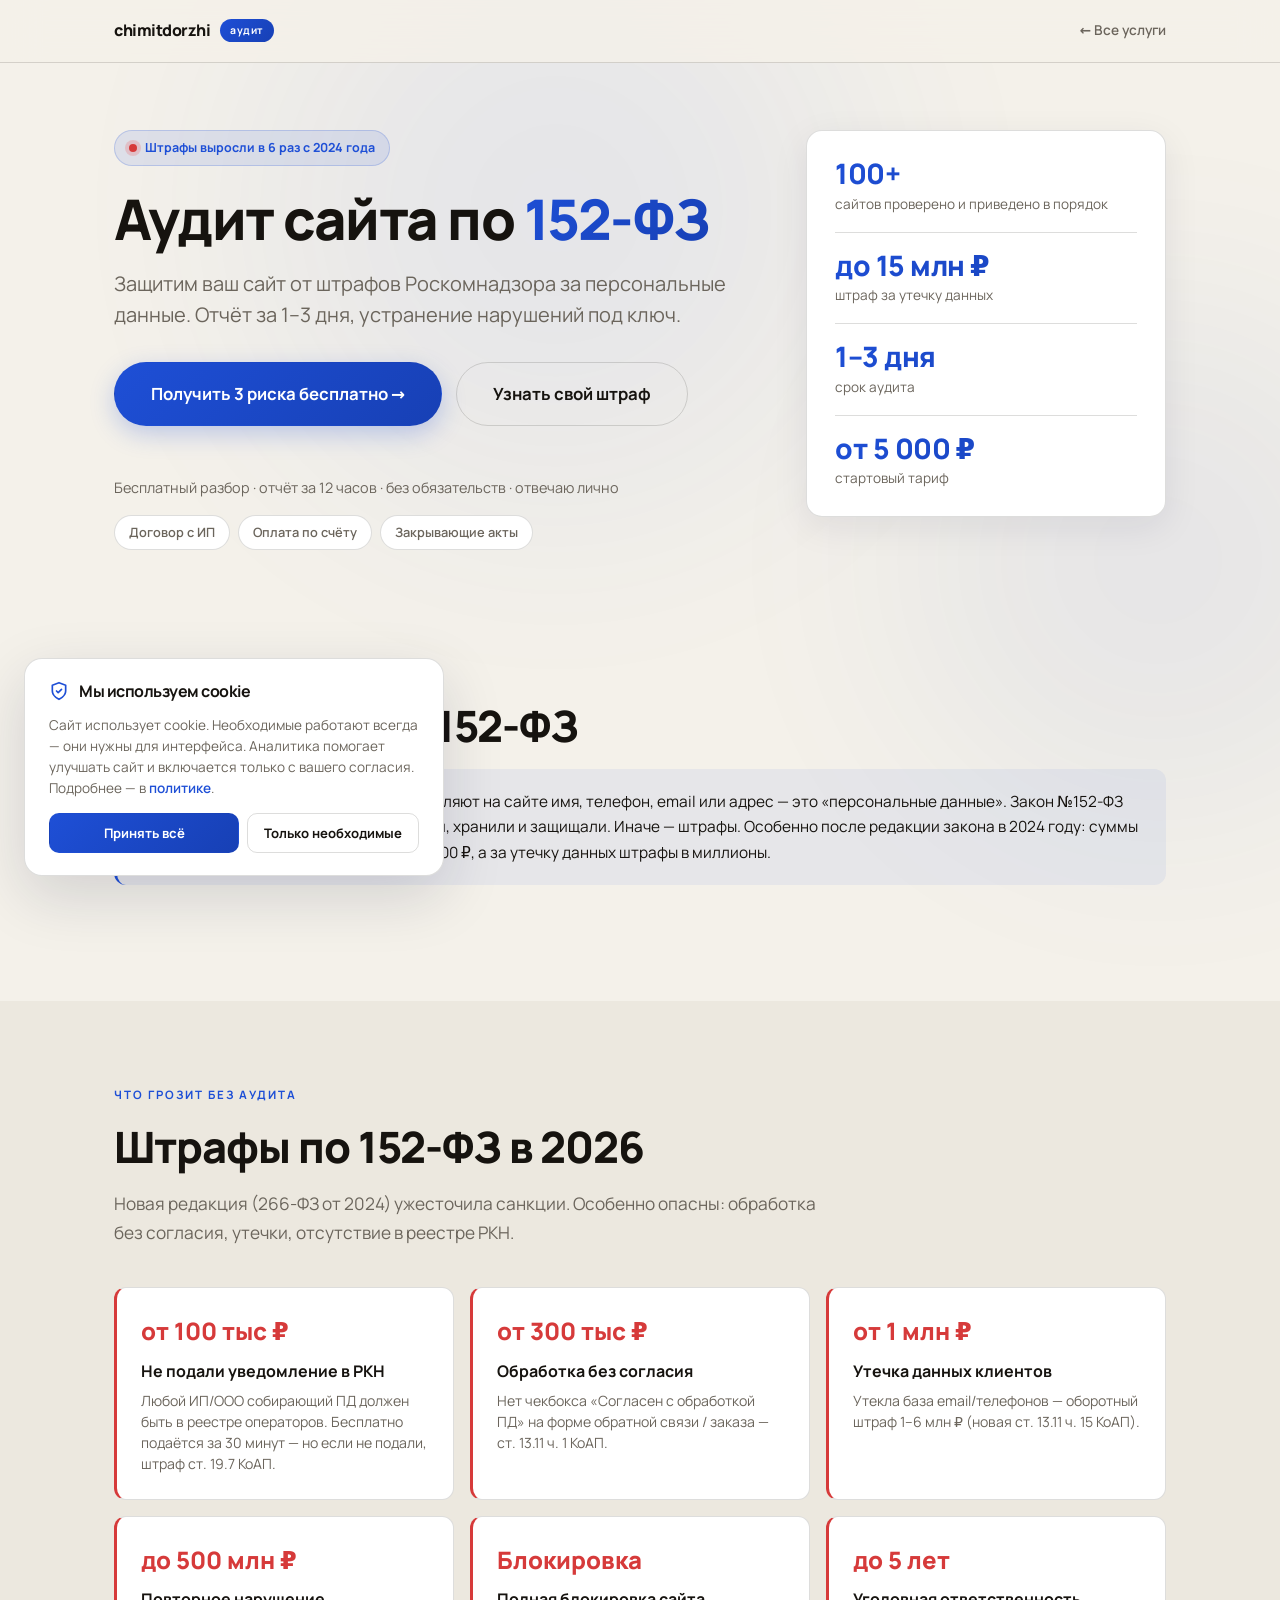
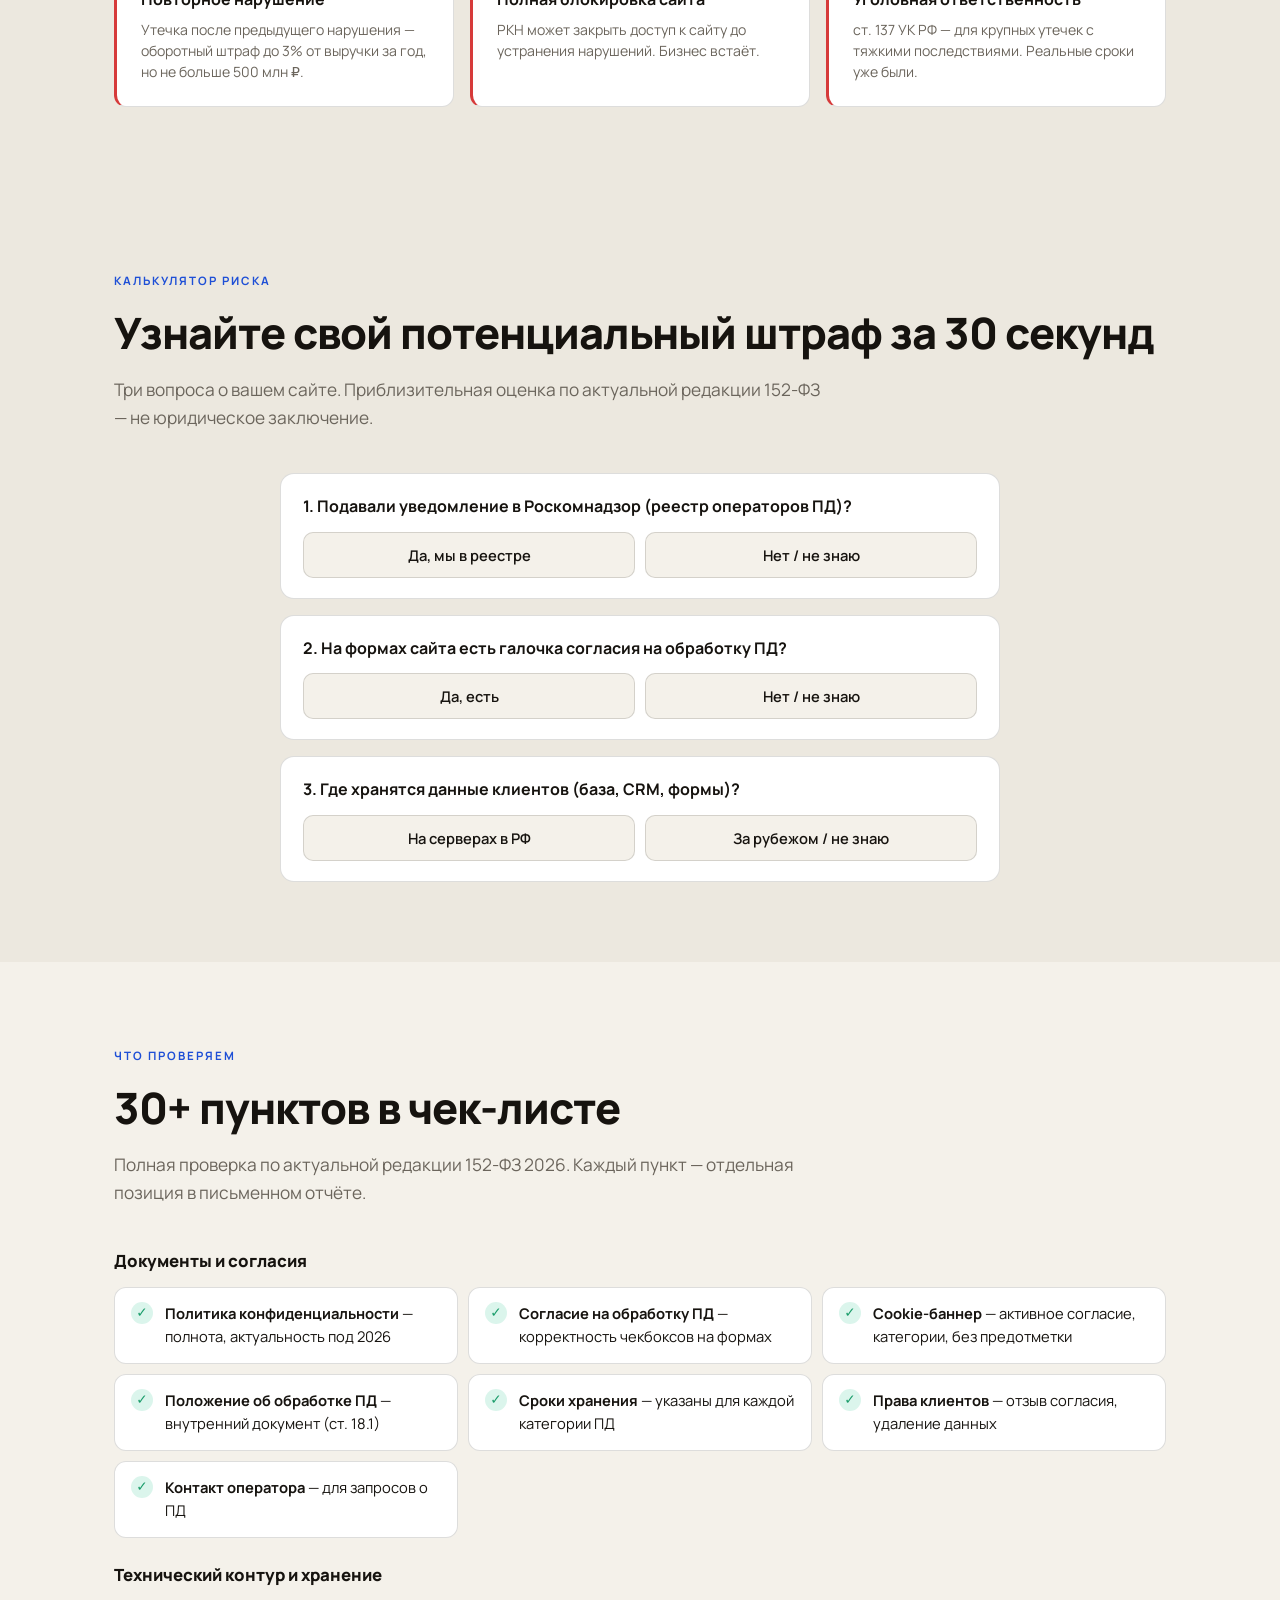
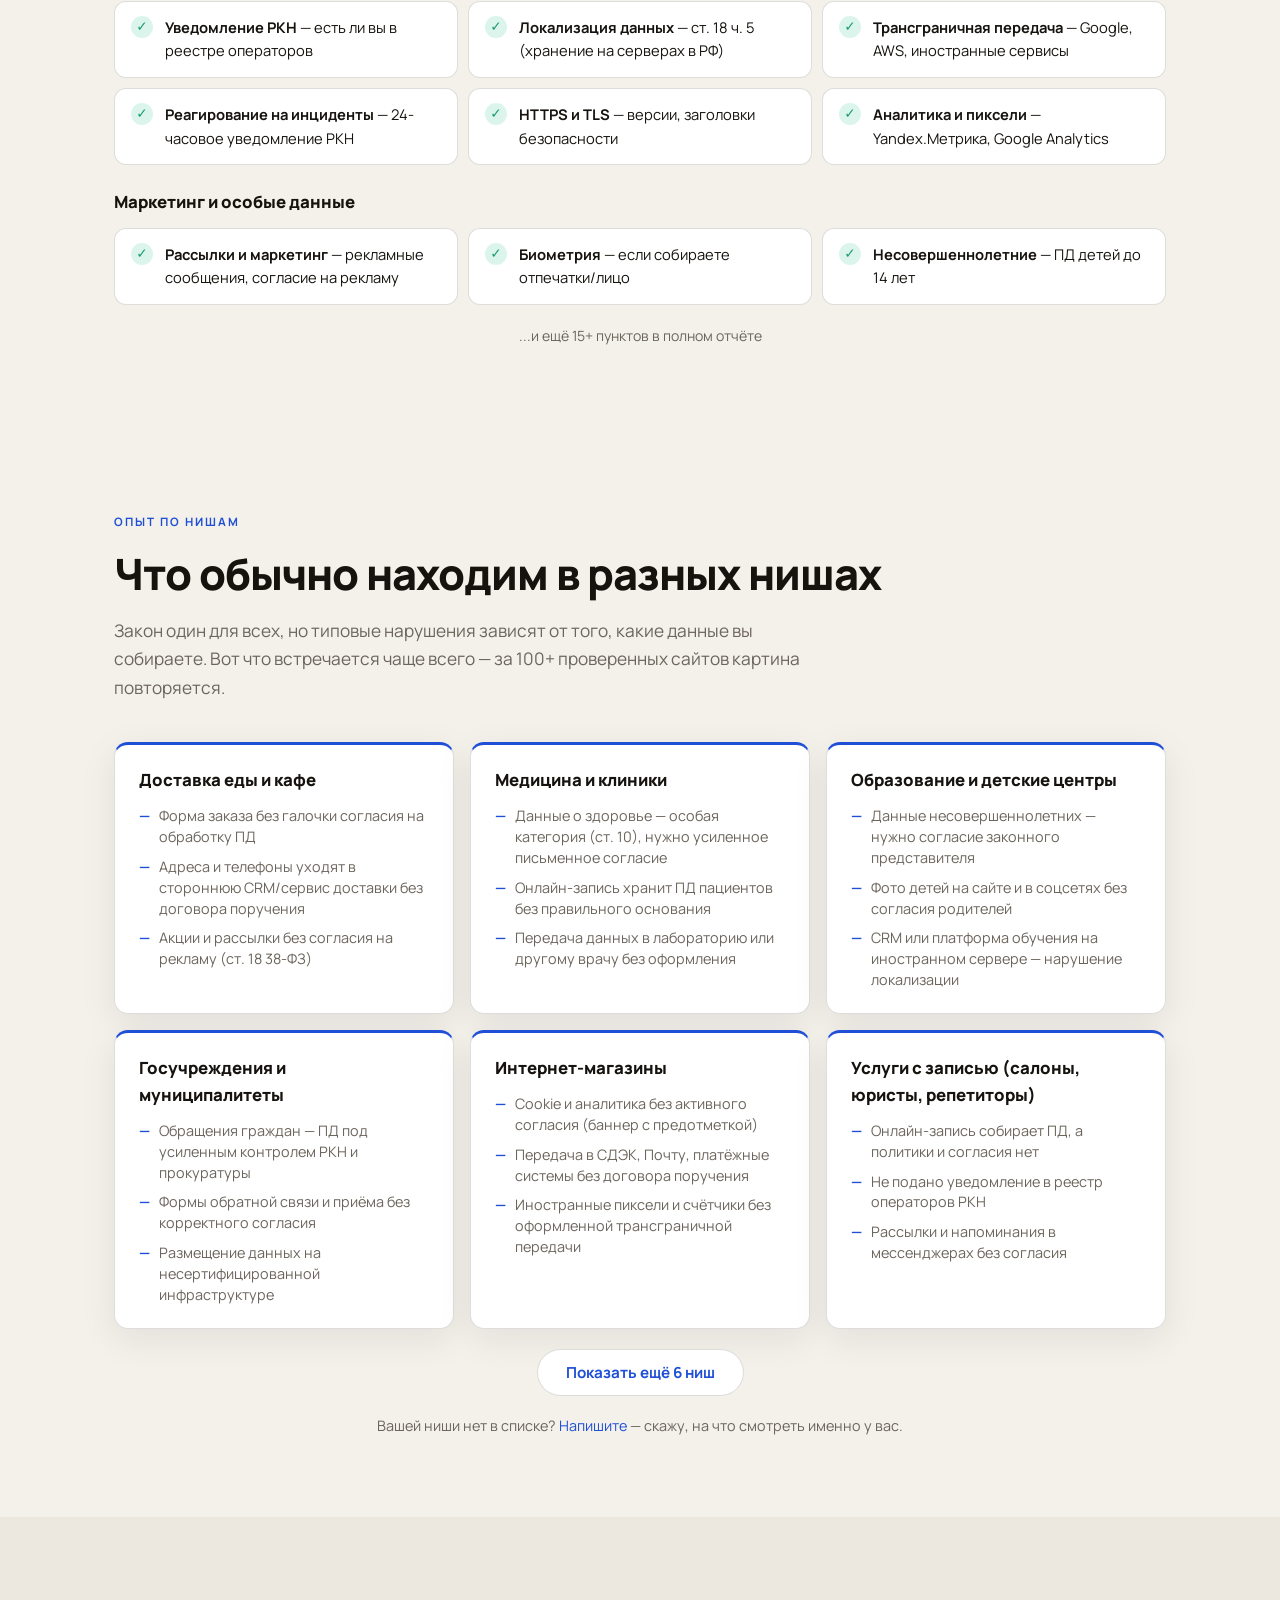
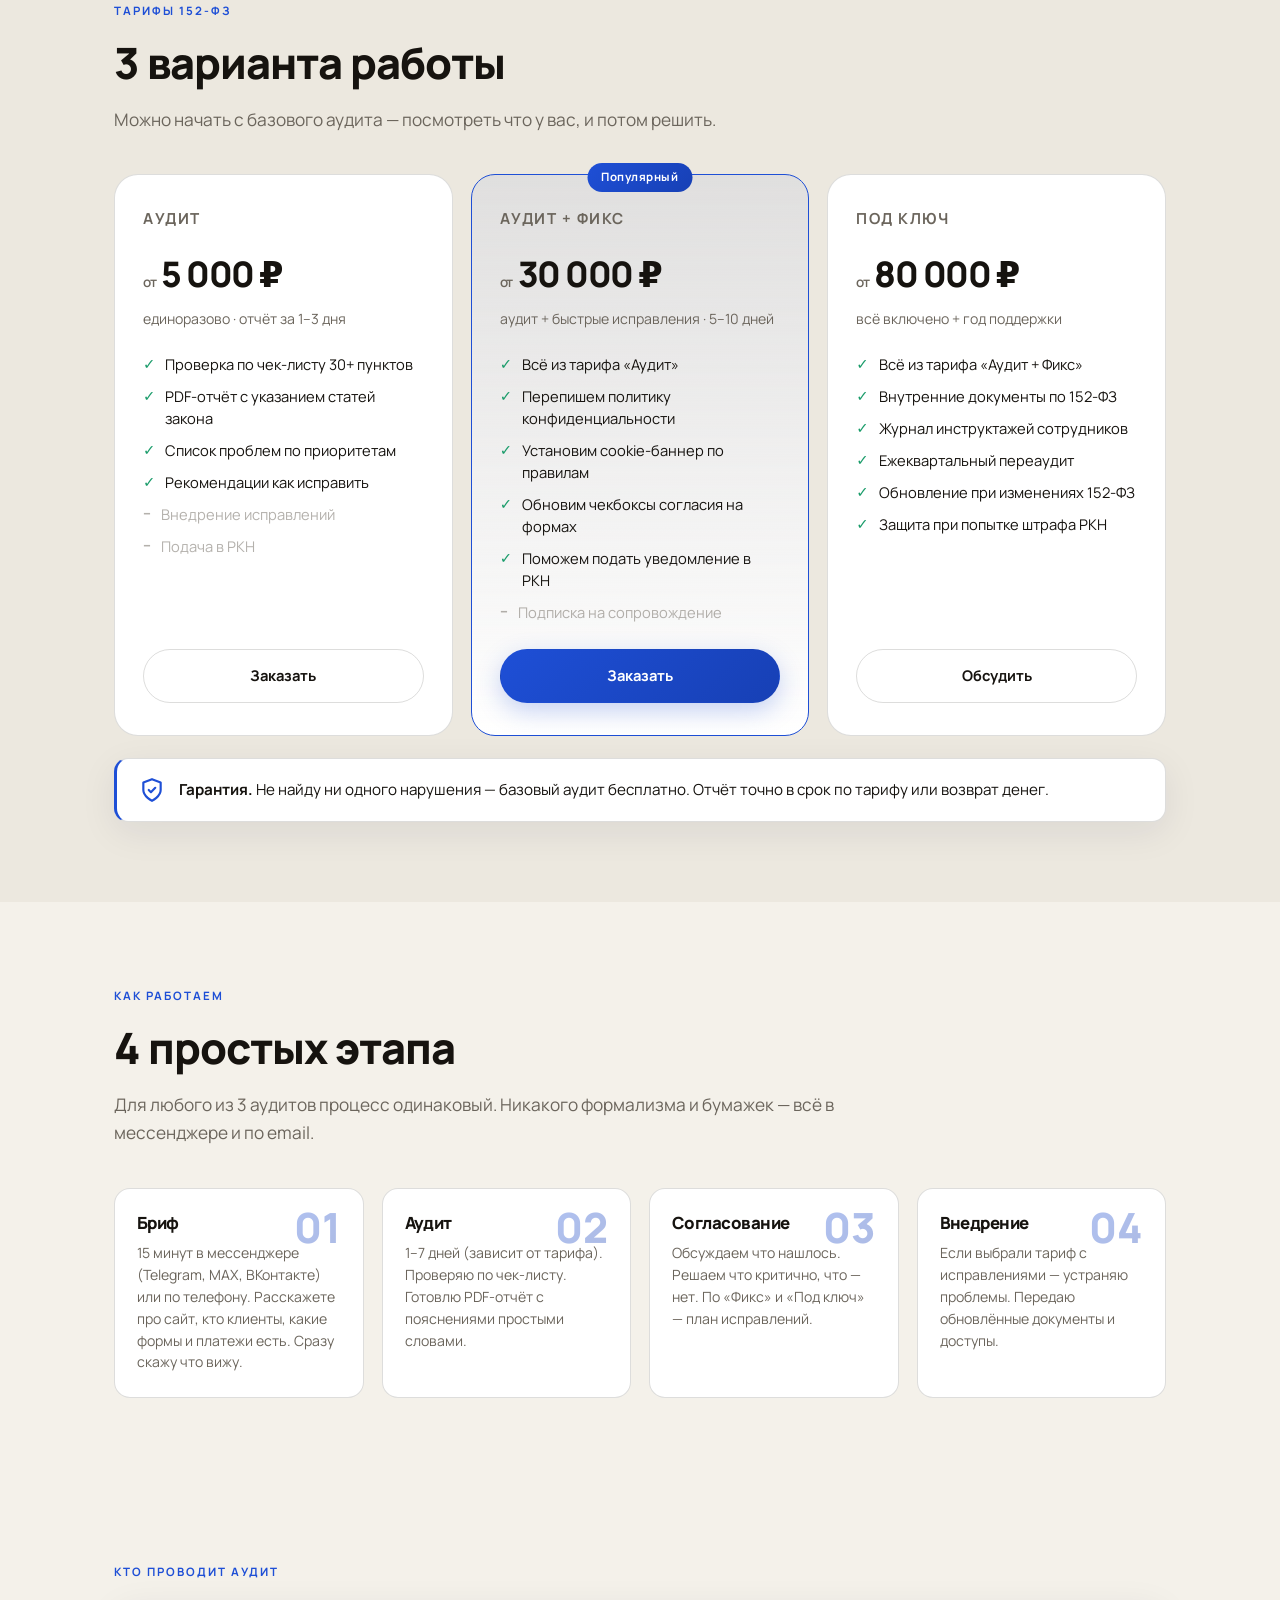
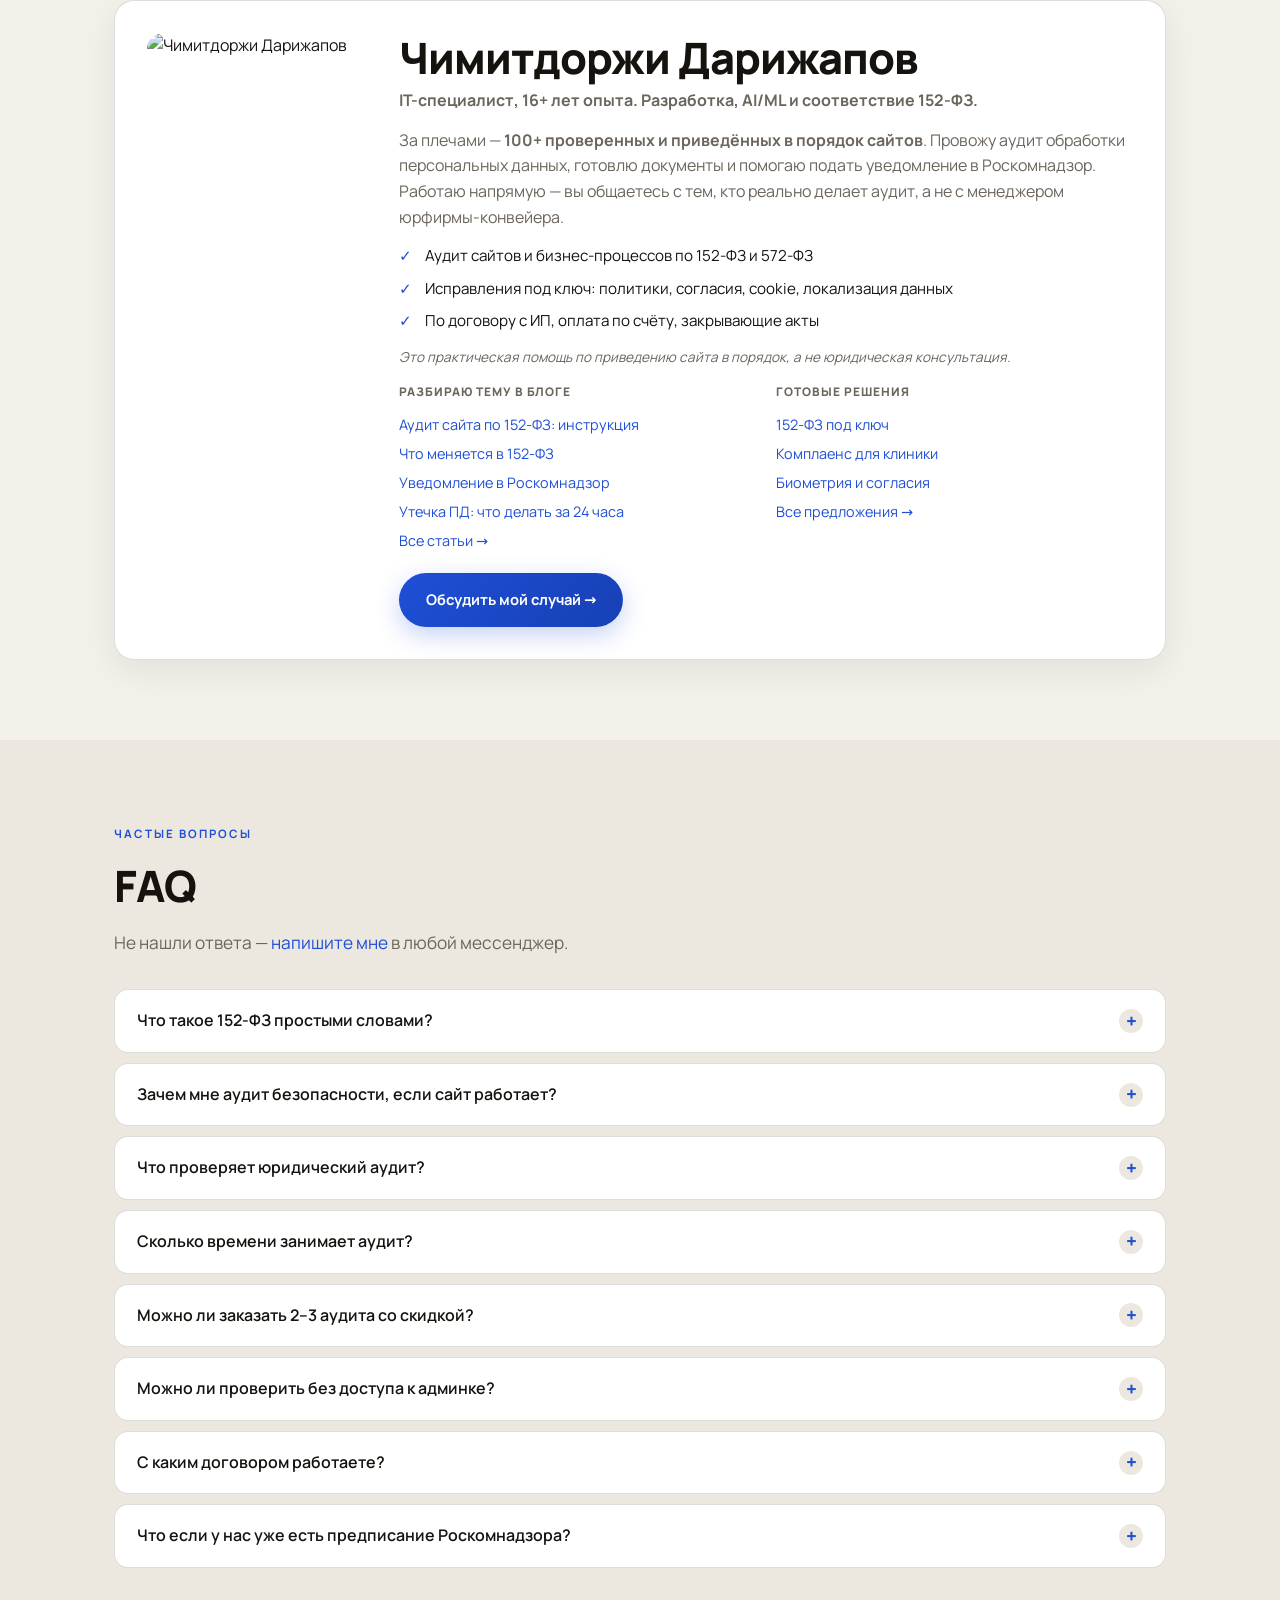
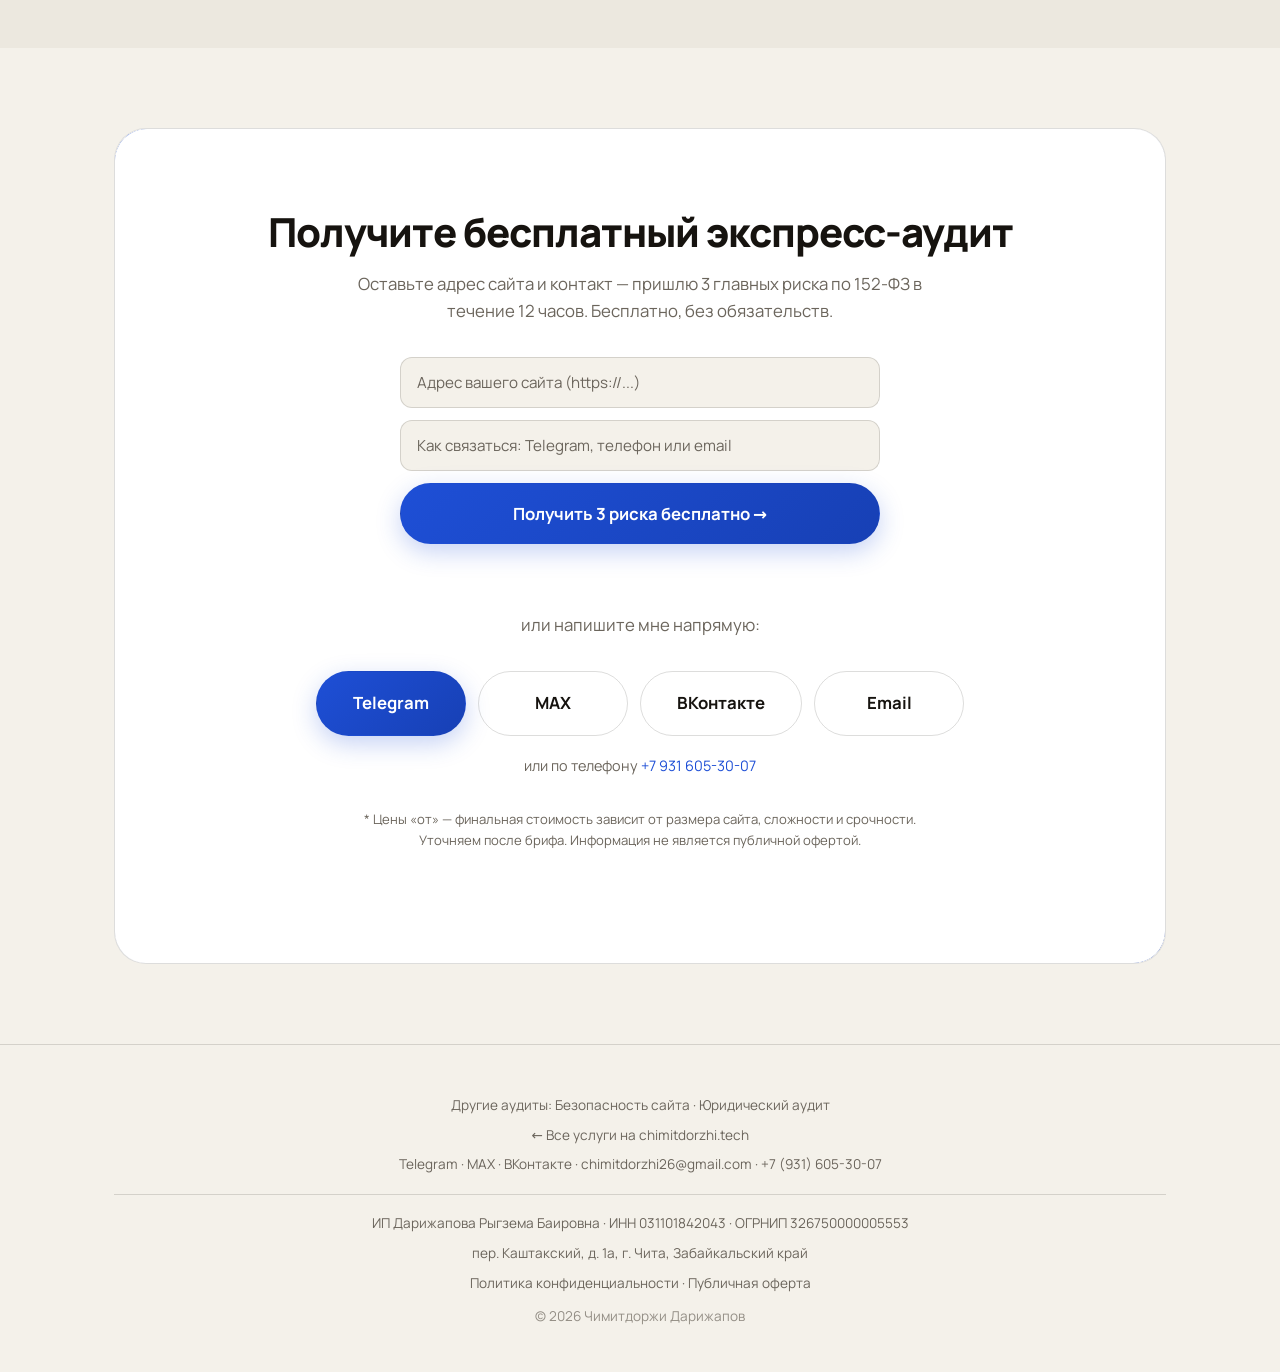
==== commit 74432109: "content(landing): реалистичные штрафы вместо 500 млн в заголовке/мете/герое/цифрах (от 300к, до 15 м" ====
--- a/index.html
+++ b/index.html
@@ -6,7 +6,7 @@
     <meta name="viewport" content="width=device-width, initial-scale=1.0">
 
     <title>Аудит сайта по 152-ФЗ — защита от штрафов | Чимитдоржи Дарижапов</title>
-    <meta name="description" content="Проверим сайт на соответствие 152-ФЗ и требованиям Роскомнадзора. Защита от штрафов до 500 млн ₽. Отчёт за 1–3 дня. Тарифы от 5 000 ₽.">
+    <meta name="description" content="Проверим сайт на соответствие 152-ФЗ и требованиям Роскомнадзора. Защита от штрафов: за нарушение — от 300 000 ₽, за утечку — миллионы. Отчёт за 1–3 дня. Тарифы от 5 000 ₽.">
     <meta name="keywords" content="аудит сайта 152-ФЗ, проверка сайта РКН, соответствие Роскомнадзор, штрафы 152-ФЗ, политика конфиденциальности аудит, защита от штрафов РКН, локализация ПД, уведомление РКН">
     <meta name="author" content="Дарижапов Чимитдоржи">
     <meta name="robots" content="index, follow, max-image-preview:large">
@@ -16,26 +16,26 @@
 
     <meta property="og:type" content="website">
     <meta property="og:url" content="https://audit.chimitdorzhi.tech/">
-    <meta property="og:title" content="Аудит сайта по 152-ФЗ — защита от штрафов до 500 млн ₽">
-    <meta property="og:description" content="Проверим сайт на соответствие 152-ФЗ и требованиям Роскомнадзора. Защита от штрафов до 500 млн ₽. Отчёт за 1–3 дня. Тарифы от 5 000 ₽.">
+    <meta property="og:title" content="Аудит сайта по 152-ФЗ — защита от штрафов Роскомнадзора">
+    <meta property="og:description" content="Проверим сайт на соответствие 152-ФЗ и требованиям Роскомнадзора. Защита от штрафов: за нарушение — от 300 000 ₽, за утечку — миллионы. Отчёт за 1–3 дня. Тарифы от 5 000 ₽.">
     <meta property="og:locale" content="ru_RU">
     <meta property="og:site_name" content="audit.chimitdorzhi.tech">
 
     <meta name="twitter:card" content="summary_large_image">
-    <meta name="twitter:title" content="Аудит сайта по 152-ФЗ — защита от штрафов до 500 млн ₽">
-    <meta name="twitter:description" content="Проверим сайт на соответствие 152-ФЗ и требованиям Роскомнадзора. Защита от штрафов до 500 млн ₽. Отчёт за 1–3 дня. Тарифы от 5 000 ₽.">
+    <meta name="twitter:title" content="Аудит сайта по 152-ФЗ — защита от штрафов Роскомнадзора">
+    <meta name="twitter:description" content="Проверим сайт на соответствие 152-ФЗ и требованиям Роскомнадзора. Защита от штрафов: за нарушение — от 300 000 ₽, за утечку — миллионы. Отчёт за 1–3 дня. Тарифы от 5 000 ₽.">
 
     <link rel="icon" href="/favicon.svg" type="image/svg+xml">
 
     <link rel="preload" href="/assets/fonts/manrope-cyrillic.woff2" as="font" type="font/woff2" crossorigin>
-    <link rel="stylesheet" href="/style.css?v=14">
+    <link rel="stylesheet" href="/style.css?v=15">
 
     <script type="application/ld+json">
     {
       "@context": "https://schema.org",
       "@type": "Service",
       "name": "Аудит сайта на соответствие 152-ФЗ",
-      "description": "Проверка сайта на соответствие 152-ФЗ и требованиям Роскомнадзора. Защита от штрафов до 500 млн ₽. Аудит политики, согласий, cookie, локализации данных, реестра операторов.",
+      "description": "Проверка сайта на соответствие 152-ФЗ и требованиям Роскомнадзора. Защита от штрафов за персональные данные. Аудит политики, согласий, cookie, локализации данных, реестра операторов.",
       "provider": {
         "@type": "Person",
         "name": "Чимитдоржи Дарижапов",
@@ -92,7 +92,7 @@
                     Аудит сайта по&nbsp;<span class="text-gradient">152-ФЗ</span>
                 </h1>
                 <p style="font-size:clamp(1rem,1.6vw,1.25rem);color:var(--text-secondary);max-width:740px;line-height:1.55;margin-bottom:32px;">
-                    Защитим ваш сайт от штрафов до 500 млн ₽ за персональные данные. Отчёт за 1–3 дня, устранение нарушений под ключ.
+                    Защитим ваш сайт от штрафов Роскомнадзора за персональные данные. Отчёт за 1–3 дня, устранение нарушений под ключ.
                 </p>
 
                 <div class="hero-actions">
@@ -112,8 +112,8 @@
                 <div class="hero-stats-card-label">сайтов проверено и приведено в порядок</div>
             </div>
             <div class="hero-stats-card-item">
-                <div class="hero-stats-card-num">500 млн ₽</div>
-                <div class="hero-stats-card-label">максимальный штраф (повтор)</div>
+                <div class="hero-stats-card-num">до 15 млн ₽</div>
+                <div class="hero-stats-card-label">штраф за утечку данных</div>
             </div>
             <div class="hero-stats-card-item">
                 <div class="hero-stats-card-num">1–3 дня</div>
@@ -133,7 +133,7 @@
             <span class="section-label">152-ФЗ Аудит</span>
             <h2>Аудит сайта по 152-ФЗ</h2>
             <div class="simple">
-                <strong>Простыми словами:</strong> ваши клиенты оставляют на сайте имя, телефон, email или адрес — это «персональные данные». Закон №152-ФЗ требует чтобы вы их правильно собирали, хранили и защищали. Иначе — штрафы. Особенно после редакции закона в 2024 году: суммы выросли в 6 раз, а с 2025 действует оборотный штраф до 500 млн ₽.
+                <strong>Простыми словами:</strong> ваши клиенты оставляют на сайте имя, телефон, email или адрес — это «персональные данные». Закон №152-ФЗ требует чтобы вы их правильно собирали, хранили и защищали. Иначе — штрафы. Особенно после редакции закона в 2024 году: суммы выросли в 6 раз — за нарушение от 300 000 ₽, а за утечку данных штрафы в миллионы.
             </div>
         </div>
     </section>
